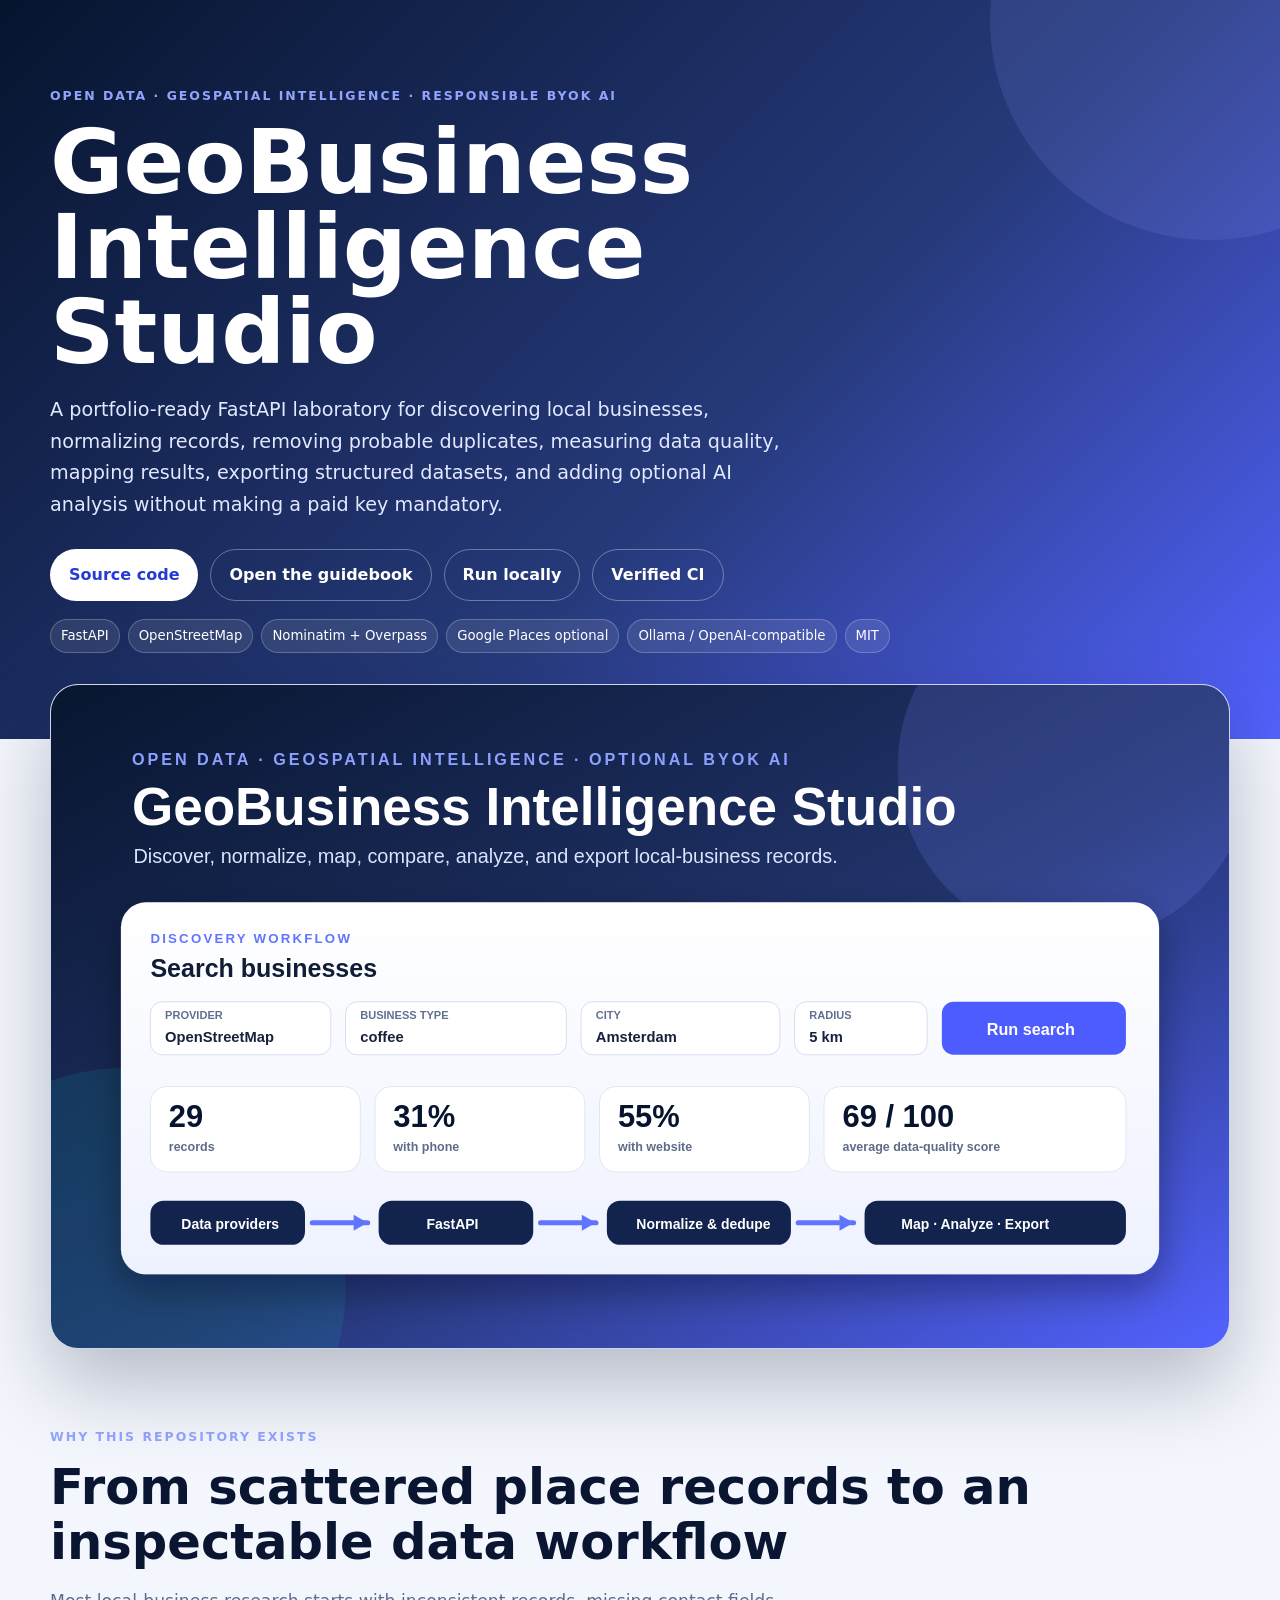
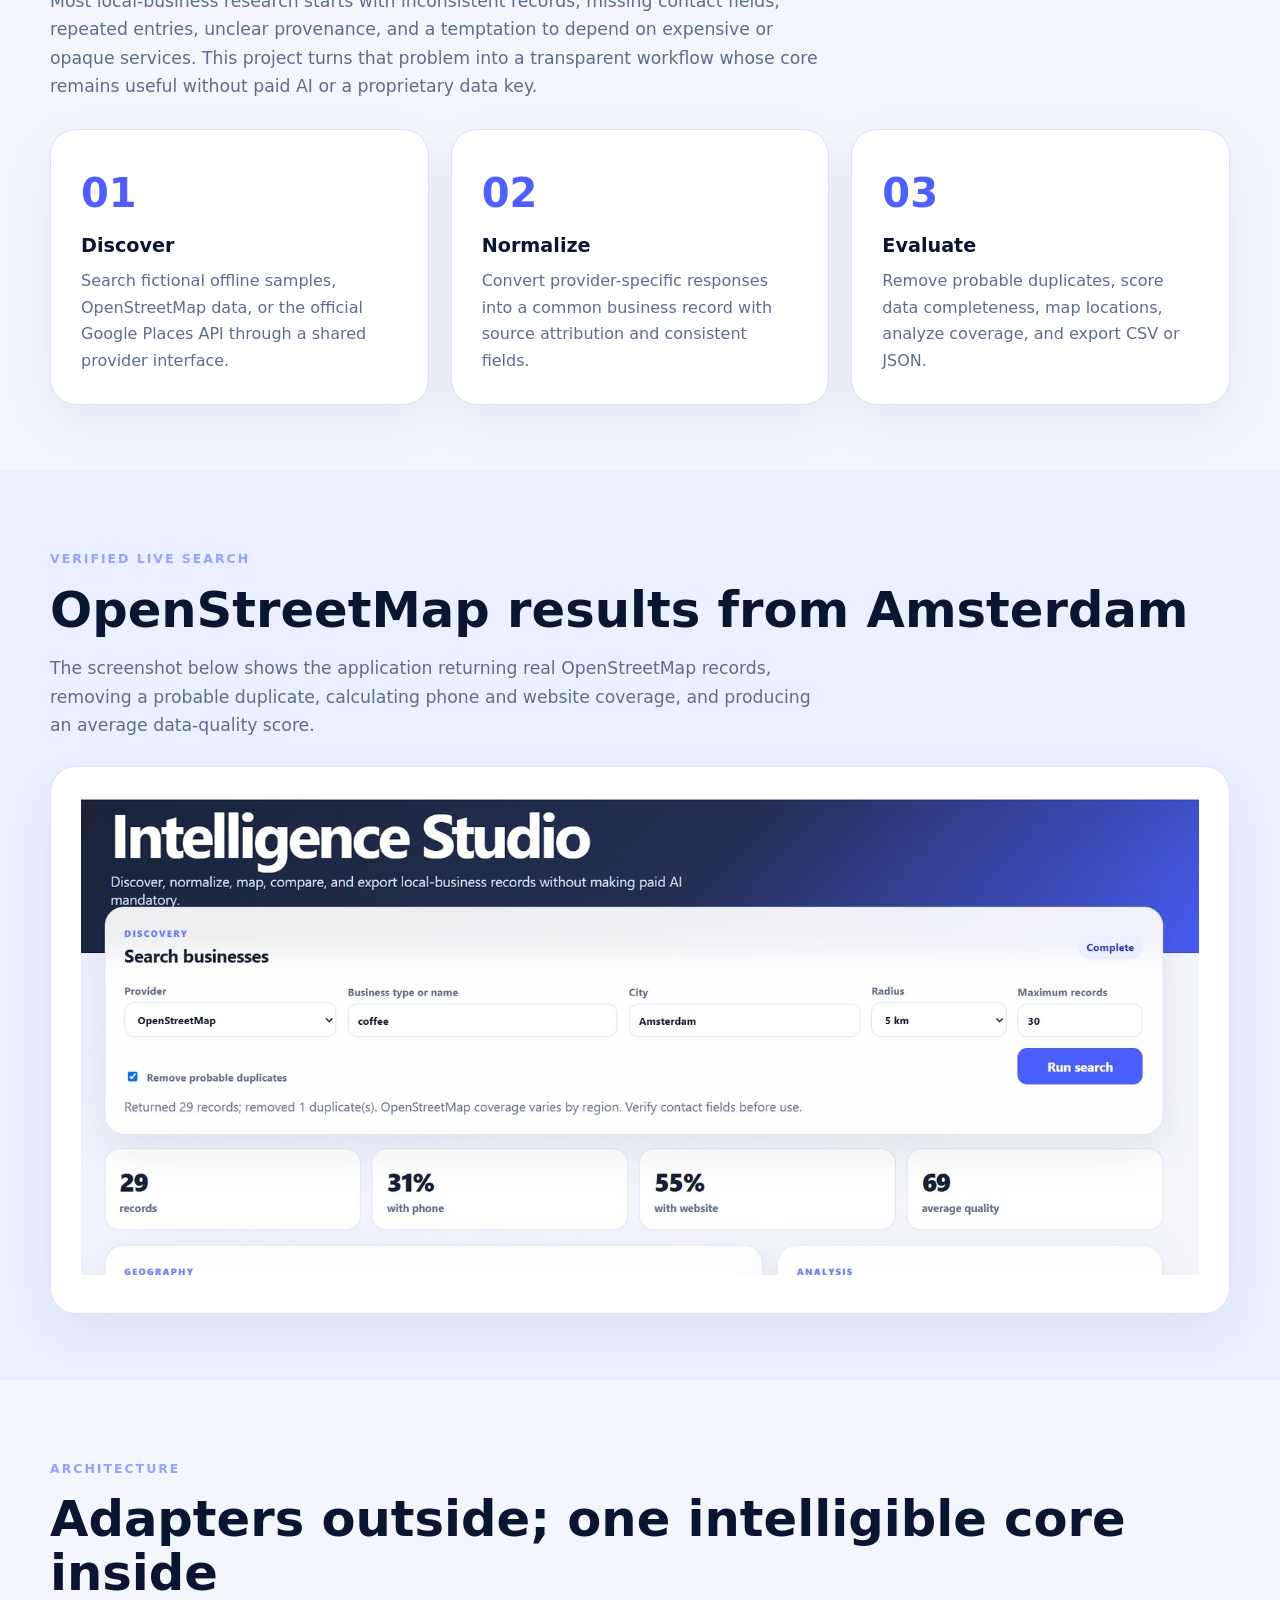
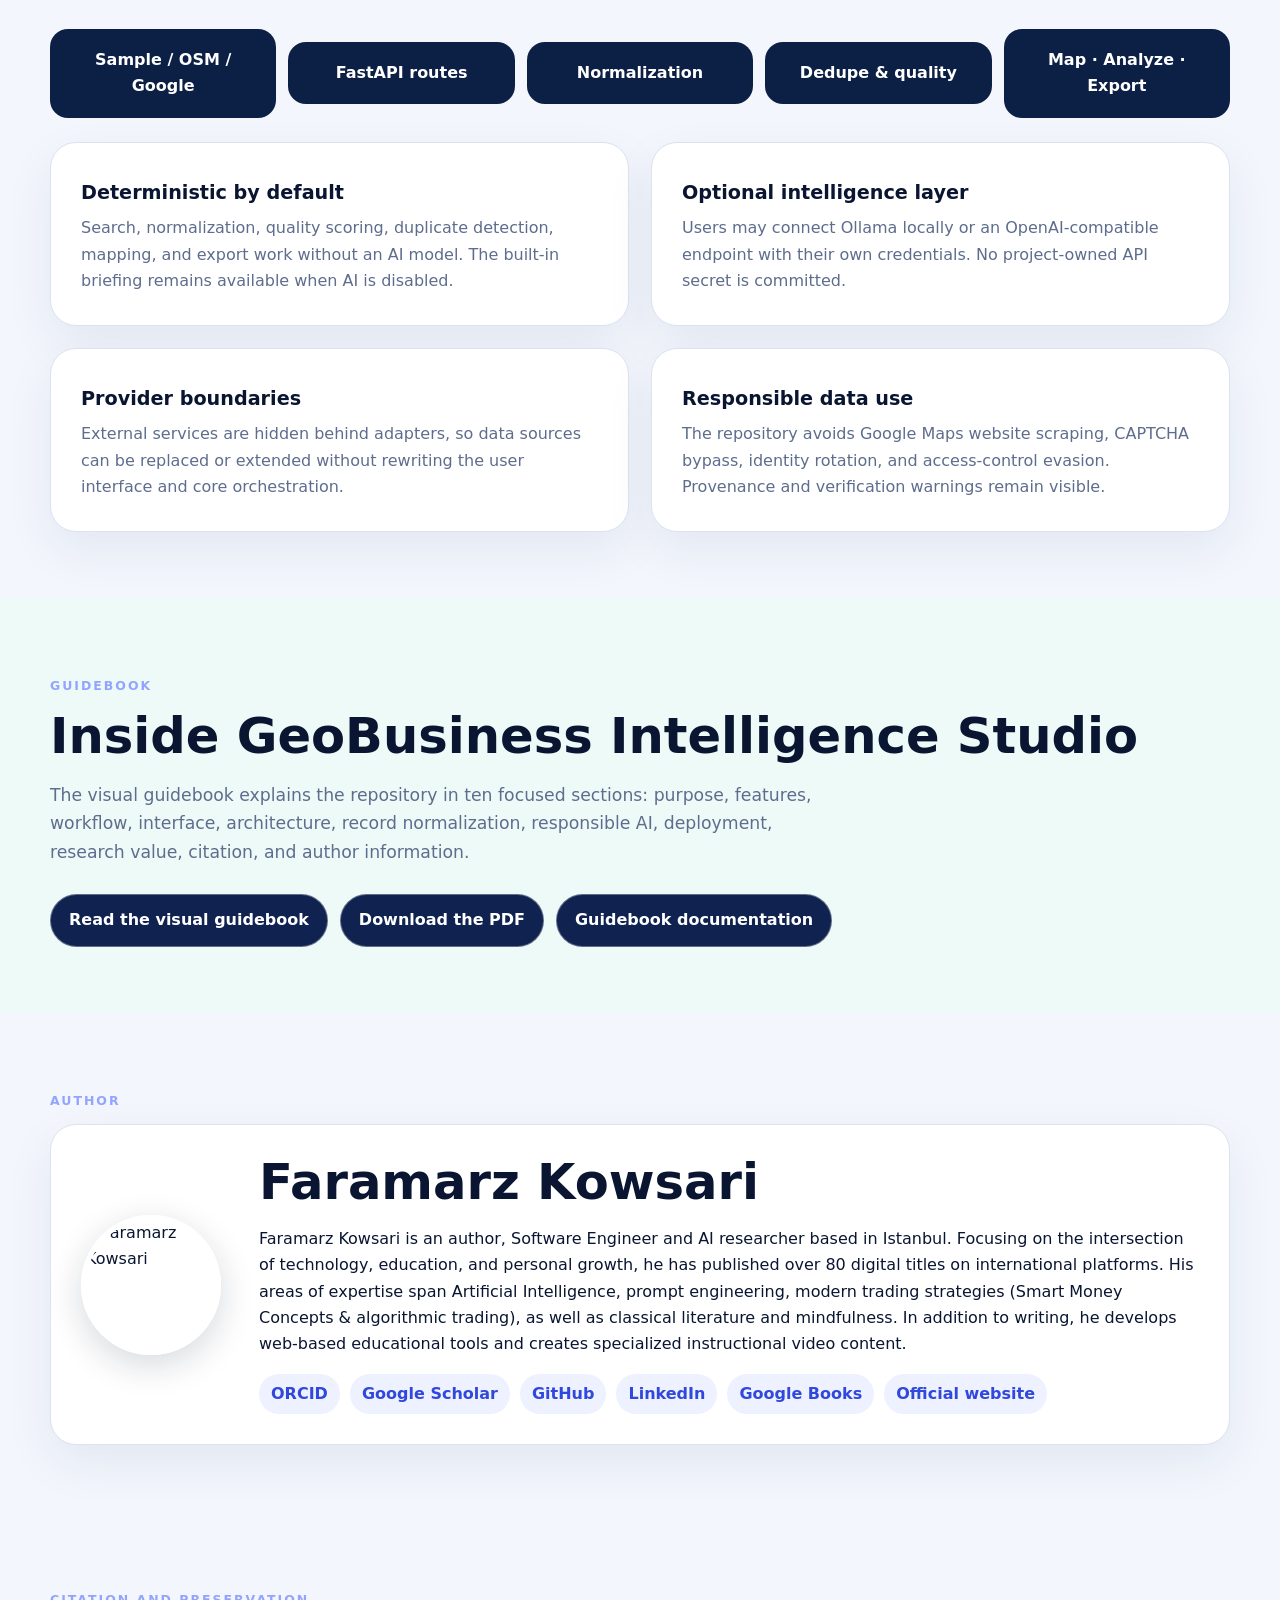
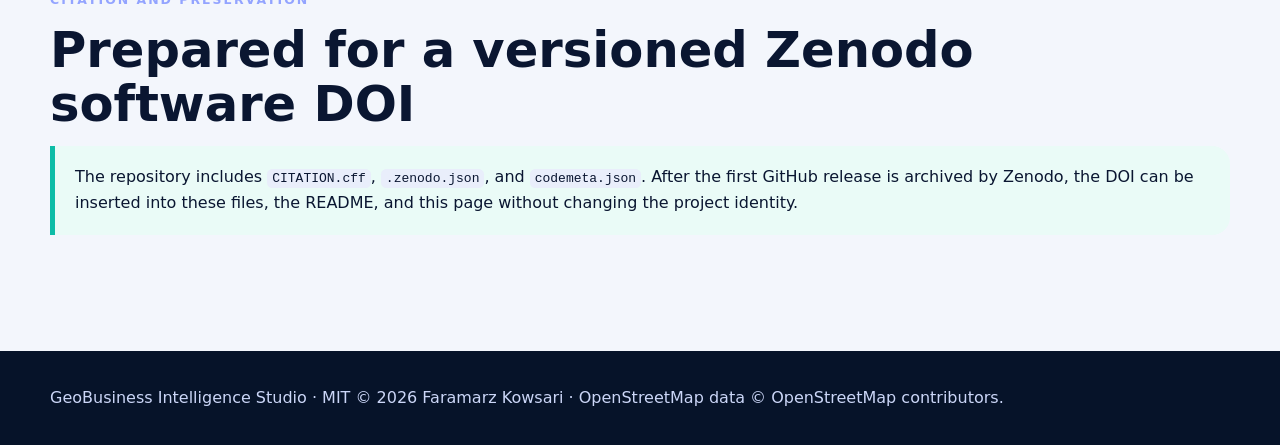
==== docs/index.html @ 639cb9d6 "Add project site, author profile, visual guidebook, Zenodo metadata, and SEO Add a GitHub Pages land" ====
<!doctype html>
<html lang="en">
<head>
<meta charset="utf-8"><meta name="viewport" content="width=device-width,initial-scale=1"><meta name="theme-color" content="#081832">
<meta name="description" content="GeoBusiness Intelligence Studio by Faramarz Kowsari: an open-data FastAPI platform for discovering, normalizing, mapping, deduplicating, analyzing, and exporting local-business records with optional BYOK AI.">
<meta name="author" content="Faramarz Kowsari"><meta name="keywords" content="GeoBusiness Intelligence Studio, geospatial intelligence, local business discovery, OpenStreetMap, Nominatim, Overpass API, FastAPI, business intelligence, data engineering, BYOK AI, Faramarz Kowsari">
<meta name="robots" content="index, follow, max-image-preview:large, max-snippet:-1, max-video-preview:-1"><meta name="citation_title" content="GeoBusiness Intelligence Studio: An Open-Data Platform for Business Discovery, Mapping, Data Quality, and Optional BYOK AI"><meta name="citation_author" content="Faramarz Kowsari"><meta name="citation_publication_date" content="2026-07-24">
<link rel="canonical" href="https://faramarzkowsari.github.io/geo-business-intelligence-studio/"><link rel="alternate" type="text/html" title="Inside GeoBusiness Intelligence Studio Guidebook" href="guidebook/"><link rel="alternate" type="application/pdf" title="Inside GeoBusiness Intelligence Studio PDF Guidebook" href="guidebook/inside-geobusiness-intelligence-studio.pdf"><link rel="alternate" type="text/plain" title="Machine-readable project summary" href="llms.txt"><link rel="icon" href="favicon.svg" type="image/svg+xml"><link rel="manifest" href="site.webmanifest"><link rel="stylesheet" href="assets/site.css">
<meta property="og:title" content="GeoBusiness Intelligence Studio — Open Data &amp; Geospatial Business Intelligence"><meta property="og:description" content="Discover, normalize, deduplicate, map, analyze, and export local-business records through FastAPI, OpenStreetMap, optional Google Places, and optional BYOK AI."><meta property="og:image" content="https://faramarzkowsari.github.io/geo-business-intelligence-studio/assets/geobusiness-hero.svg"><meta property="og:url" content="https://faramarzkowsari.github.io/geo-business-intelligence-studio/"><meta property="og:type" content="website"><meta property="og:site_name" content="GeoBusiness Intelligence Studio">
<meta name="twitter:card" content="summary_large_image"><meta name="twitter:title" content="GeoBusiness Intelligence Studio"><meta name="twitter:description" content="An open-data FastAPI platform for local-business discovery, mapping, data quality, export, and optional BYOK AI."><meta name="twitter:image" content="https://faramarzkowsari.github.io/geo-business-intelligence-studio/assets/geobusiness-hero.svg">
<title>GeoBusiness Intelligence Studio — Faramarz Kowsari</title>
<script type="application/ld+json">
{"@context":"https://schema.org","@type":["SoftwareApplication","SoftwareSourceCode"],"@id":"https://faramarzkowsari.github.io/geo-business-intelligence-studio/#software","name":"GeoBusiness Intelligence Studio","alternateName":"GeoBusiness Intelligence Studio: An Open-Data Platform for Business Discovery, Mapping, Data Quality, and Optional BYOK AI","description":"A privacy-aware FastAPI application for discovering, normalizing, deduplicating, mapping, analyzing, and exporting local-business records through offline samples, OpenStreetMap, the optional official Google Places API, and optional BYOK AI.","applicationCategory":"BusinessApplication","programmingLanguage":["Python","JavaScript","HTML","CSS"],"operatingSystem":"Windows, macOS, Linux, Docker","softwareVersion":"1.0.0","datePublished":"2026-07-24","isAccessibleForFree":true,"license":"https://opensource.org/licenses/MIT","url":"https://faramarzkowsari.github.io/geo-business-intelligence-studio/","codeRepository":"https://github.com/FaramarzKowsari/geo-business-intelligence-studio","image":"https://faramarzkowsari.github.io/geo-business-intelligence-studio/assets/geobusiness-hero.svg","featureList":["Offline fictional sample provider","OpenStreetMap discovery through Nominatim and Overpass","Optional official Google Places Text Search","Normalization, probable duplicate removal, and data-quality scoring","Leaflet map visualization","CSV and JSON export","Deterministic analysis without AI","Optional Ollama or OpenAI-compatible BYOK analysis","FastAPI OpenAPI documentation","Docker and GitHub Actions CI"],"author":{"@type":"Person","@id":"https://faramarzkowsari.github.io/#person","name":"Faramarz Kowsari","url":"https://faramarzkowsari.github.io/","image":"https://avatars.githubusercontent.com/u/105053743?v=4","sameAs":["https://orcid.org/0000-0003-1692-0453","https://github.com/FaramarzKowsari","https://www.linkedin.com/in/faramarzkowsari","https://scholar.google.com/citations?user=G7tP5WMAAAAJ&hl=en","https://play.google.com/store/search?q=Faramarz_Kowsari&c=books"]},"hasPart":{"@id":"https://faramarzkowsari.github.io/geo-business-intelligence-studio/guidebook/#guidebook"}}
</script>
<script type="application/ld+json">
{"@context":"https://schema.org","@type":["Book","DigitalDocument"],"@id":"https://faramarzkowsari.github.io/geo-business-intelligence-studio/guidebook/#guidebook","name":"Inside GeoBusiness Intelligence Studio","headline":"Inside GeoBusiness Intelligence Studio: A Visual Guide to Open Data, Geospatial Discovery, and Local Business Intelligence","description":"A ten-section visual guidebook explaining the purpose, workflow, interface, architecture, data-quality model, responsible-use principles, deployment, research value, citation, and author information for GeoBusiness Intelligence Studio.","inLanguage":"en","isAccessibleForFree":true,"url":"https://faramarzkowsari.github.io/geo-business-intelligence-studio/guidebook/","encoding":{"@type":"MediaObject","encodingFormat":"application/pdf","contentUrl":"https://faramarzkowsari.github.io/geo-business-intelligence-studio/guidebook/inside-geobusiness-intelligence-studio.pdf"},"author":{"@type":"Person","name":"Faramarz Kowsari"}}
</script>
</head>
<body>
<header class="hero"><div class="wrap"><p class="eyebrow">Open data · Geospatial intelligence · Responsible BYOK AI</p><h1>GeoBusiness Intelligence Studio</h1><p class="lead">A portfolio-ready FastAPI laboratory for discovering local businesses, normalizing records, removing probable duplicates, measuring data quality, mapping results, exporting structured datasets, and adding optional AI analysis without making a paid key mandatory.</p><div class="actions"><a class="btn primary" href="https://github.com/FaramarzKowsari/geo-business-intelligence-studio">Source code</a><a class="btn" href="guidebook/">Open the guidebook</a><a class="btn" href="https://github.com/FaramarzKowsari/geo-business-intelligence-studio#quick-start--no-api-key">Run locally</a><a class="btn" href="https://github.com/FaramarzKowsari/geo-business-intelligence-studio/actions">Verified CI</a></div><div class="badges"><span class="badge">FastAPI</span><span class="badge">OpenStreetMap</span><span class="badge">Nominatim + Overpass</span><span class="badge">Google Places optional</span><span class="badge">Ollama / OpenAI-compatible</span><span class="badge">MIT</span></div></div></header>
<main>
<section class="hero-image wrap" aria-label="Project visual overview"><img src="assets/geobusiness-hero.svg" alt="GeoBusiness Intelligence Studio interface and architecture overview" width="1600" height="900"></section>
<section class="section"><div class="wrap"><p class="eyebrow">Why this repository exists</p><h2>From scattered place records to an inspectable data workflow</h2><p class="section-intro">Most local-business research starts with inconsistent records, missing contact fields, repeated entries, unclear provenance, and a temptation to depend on expensive or opaque services. This project turns that problem into a transparent workflow whose core remains useful without paid AI or a proprietary data key.</p><div class="grid three" style="margin-top:28px"><article class="panel card"><div class="num">01</div><h3>Discover</h3><p>Search fictional offline samples, OpenStreetMap data, or the official Google Places API through a shared provider interface.</p></article><article class="panel card"><div class="num">02</div><h3>Normalize</h3><p>Convert provider-specific responses into a common business record with source attribution and consistent fields.</p></article><article class="panel card"><div class="num">03</div><h3>Evaluate</h3><p>Remove probable duplicates, score data completeness, map locations, analyze coverage, and export CSV or JSON.</p></article></div></div></section>
<section class="section" style="background:#eaf0ff"><div class="wrap"><p class="eyebrow">Verified live search</p><h2>OpenStreetMap results from Amsterdam</h2><p class="section-intro">The screenshot below shows the application returning real OpenStreetMap records, removing a probable duplicate, calculating phone and website coverage, and producing an average data-quality score.</p><div class="panel" style="margin-top:26px"><img src="assets/geobusiness-live-search.svg" alt="Live OpenStreetMap coffee-business search in Amsterdam returning 29 normalized records"></div></div></section>
<section class="section"><div class="wrap"><p class="eyebrow">Architecture</p><h2>Adapters outside; one intelligible core inside</h2><div class="flow" style="margin-top:28px"><div>Sample / OSM / Google</div><div>FastAPI routes</div><div>Normalization</div><div>Dedupe &amp; quality</div><div>Map · Analyze · Export</div></div><div class="grid two" style="margin-top:24px"><article class="panel card"><h3>Deterministic by default</h3><p>Search, normalization, quality scoring, duplicate detection, mapping, and export work without an AI model. The built-in briefing remains available when AI is disabled.</p></article><article class="panel card"><h3>Optional intelligence layer</h3><p>Users may connect Ollama locally or an OpenAI-compatible endpoint with their own credentials. No project-owned API secret is committed.</p></article><article class="panel card"><h3>Provider boundaries</h3><p>External services are hidden behind adapters, so data sources can be replaced or extended without rewriting the user interface and core orchestration.</p></article><article class="panel card"><h3>Responsible data use</h3><p>The repository avoids Google Maps website scraping, CAPTCHA bypass, identity rotation, and access-control evasion. Provenance and verification warnings remain visible.</p></article></div></div></section>
<section class="section" style="background:#eefaf8"><div class="wrap"><p class="eyebrow">Guidebook</p><h2>Inside GeoBusiness Intelligence Studio</h2><p class="section-intro">The visual guidebook explains the repository in ten focused sections: purpose, features, workflow, interface, architecture, record normalization, responsible AI, deployment, research value, citation, and author information.</p><div class="actions"><a class="btn dark" href="guidebook/">Read the visual guidebook</a><a class="btn dark" href="guidebook/inside-geobusiness-intelligence-studio.pdf">Download the PDF</a><a class="btn dark" href="GUIDEBOOK.md">Guidebook documentation</a></div></div></section>
<section class="section"><div class="wrap"><p class="eyebrow">Author</p><div class="panel author"><img src="https://avatars.githubusercontent.com/u/105053743?v=4" alt="Faramarz Kowsari"><div><h2 style="margin-bottom:12px">Faramarz Kowsari</h2><p>Faramarz Kowsari is an author, Software Engineer and AI researcher based in Istanbul. Focusing on the intersection of technology, education, and personal growth, he has published over 80 digital titles on international platforms. His areas of expertise span Artificial Intelligence, prompt engineering, modern trading strategies (Smart Money Concepts &amp; algorithmic trading), as well as classical literature and mindfulness. In addition to writing, he develops web-based educational tools and creates specialized instructional video content.</p><div class="links"><a href="https://orcid.org/0000-0003-1692-0453">ORCID</a><a href="https://scholar.google.com/citations?user=G7tP5WMAAAAJ&hl=en">Google Scholar</a><a href="https://github.com/FaramarzKowsari">GitHub</a><a href="https://www.linkedin.com/in/faramarzkowsari">LinkedIn</a><a href="https://play.google.com/store/search?q=Faramarz_Kowsari&c=books">Google Books</a><a href="https://faramarzkowsari.github.io/">Official website</a></div></div></div></div></section>
<section class="section"><div class="wrap"><p class="eyebrow">Citation and preservation</p><h2>Prepared for a versioned Zenodo software DOI</h2><div class="callout">The repository includes <code>CITATION.cff</code>, <code>.zenodo.json</code>, and <code>codemeta.json</code>. After the first GitHub release is archived by Zenodo, the DOI can be inserted into these files, the README, and this page without changing the project identity.</div></div></section>
</main><footer class="footer"><div class="wrap">GeoBusiness Intelligence Studio · MIT © 2026 Faramarz Kowsari · OpenStreetMap data © OpenStreetMap contributors.</div></footer></body></html>
---- docs/assets/site.css ----
:root{--ink:#0a1631;--muted:#5e6d8d;--line:#dbe2f2;--paper:#fff;--blue:#4f5eff;--navy:#081832;--teal:#0dbca7;--bg:#f3f6fc;--max:1180px}
*{box-sizing:border-box}html{scroll-behavior:smooth}body{margin:0;font-family:Inter,ui-sans-serif,system-ui,-apple-system,BlinkMacSystemFont,"Segoe UI",sans-serif;color:var(--ink);background:var(--bg);line-height:1.65}
a{color:#3048dc;text-decoration:none}a:hover{text-decoration:underline}img{max-width:100%;height:auto}.wrap{width:min(var(--max),calc(100% - 36px));margin:auto}
.hero{background:linear-gradient(135deg,#07142e 0%,#263a7b 58%,#5362ff 100%);color:white;padding:74px 0 86px;position:relative;overflow:hidden}.hero:after{content:"";position:absolute;width:440px;height:440px;border-radius:50%;right:-150px;top:-200px;background:#97a0ff22}
.eyebrow{font-weight:800;letter-spacing:.16em;text-transform:uppercase;color:#93a4ff;font-size:.78rem}.hero h1{font-size:clamp(2.7rem,7vw,5.6rem);line-height:.95;margin:.25rem 0 1rem;max-width:920px}.hero .lead{font-size:1.2rem;max-width:760px;color:#e2e8ff}
.actions{display:flex;flex-wrap:wrap;gap:12px;margin-top:28px}.btn{display:inline-flex;align-items:center;justify-content:center;padding:12px 18px;border-radius:999px;font-weight:800;border:1px solid #ffffff55;color:white}.btn.primary{background:white;color:#263bd4}.btn.dark{background:#102250}
.section{padding:66px 0}.section h2{font-size:clamp(2rem,4vw,3.1rem);line-height:1.1;margin:0 0 14px}.section-intro{max-width:780px;color:var(--muted);font-size:1.08rem}
.panel{background:white;border:1px solid var(--line);border-radius:26px;padding:30px;box-shadow:0 18px 50px #132b6112}.grid{display:grid;gap:22px}.grid.three{grid-template-columns:repeat(3,1fr)}.grid.two{grid-template-columns:repeat(2,1fr)}
.card h3{margin:.25rem 0 .45rem;font-size:1.2rem}.card p{color:var(--muted);margin:0}.num{font-size:2.5rem;font-weight:900;color:var(--blue)}
.hero-image{margin-top:-55px;position:relative;z-index:2}.hero-image img{display:block;border-radius:28px;border:1px solid #cdd6ec;box-shadow:0 35px 80px #08152d42;background:white}
.author{display:grid;grid-template-columns:150px 1fr;gap:28px;align-items:center}.author img{width:140px;height:140px;border-radius:50%;object-fit:cover;border:5px solid #fff;box-shadow:0 10px 35px #0b17332a}
.links{display:flex;flex-wrap:wrap;gap:10px;margin-top:16px}.links a{background:#eef1ff;border-radius:999px;padding:7px 12px;font-weight:700}.flow{display:grid;grid-template-columns:repeat(5,1fr);gap:12px;align-items:center}.flow div{background:#0c1f45;color:#fff;padding:18px;border-radius:18px;text-align:center;font-weight:800}
.footer{background:#061329;color:#cbd6f7;padding:34px 0;margin-top:50px}.badges{display:flex;flex-wrap:wrap;gap:8px;margin-top:18px}.badge{background:#ffffff18;border:1px solid #ffffff38;border-radius:999px;padding:5px 10px;font-size:.83rem}
code{background:#e9eefb;padding:.15em .38em;border-radius:.4em}pre{background:#07142e;color:#eaf0ff;border-radius:18px;padding:18px;overflow:auto}.callout{border-left:5px solid var(--teal);background:#eafbf7;padding:18px 20px;border-radius:0 18px 18px 0}
@media(max-width:850px){.grid.three,.grid.two,.flow{grid-template-columns:1fr}.author{grid-template-columns:1fr;text-align:center}.author img{margin:auto}.hero{padding-top:52px}}
@media print{.actions,.print-hide{display:none!important}body{background:white}.section{padding:28px 0}.panel{box-shadow:none}}
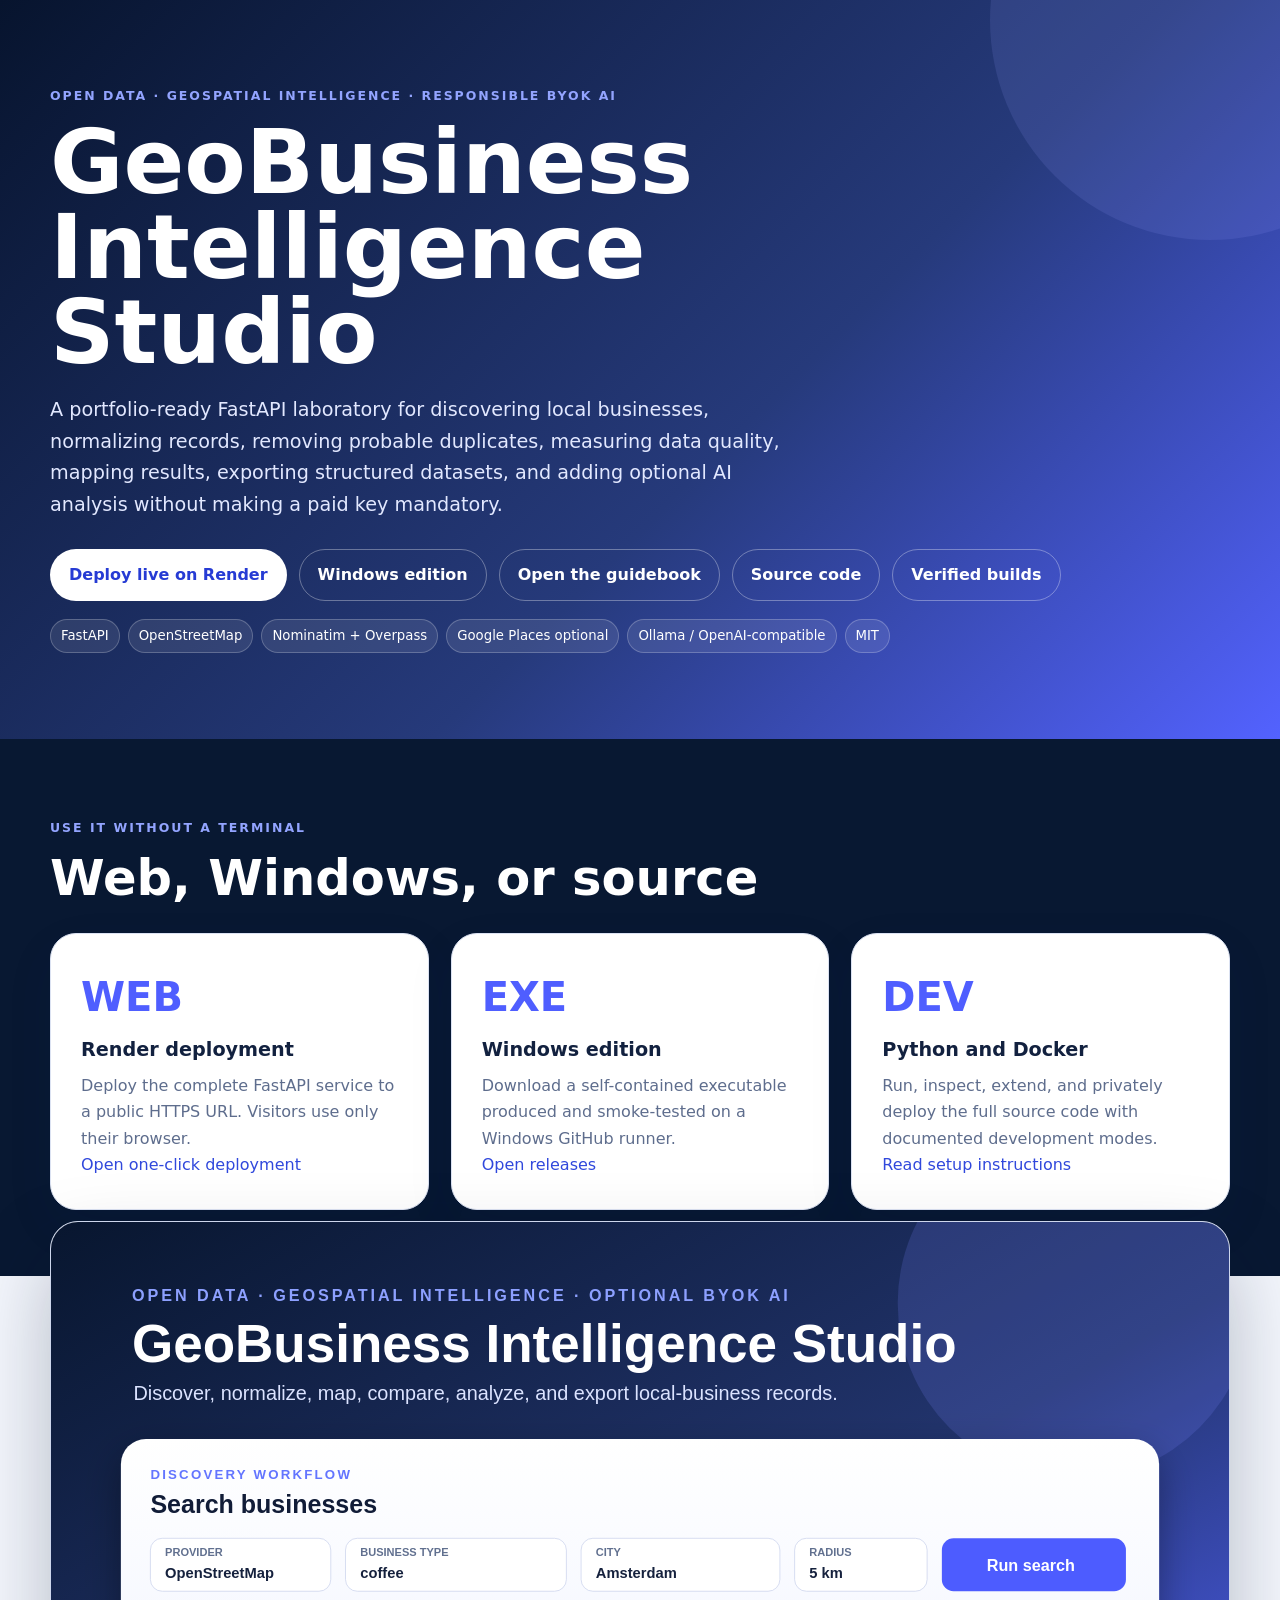
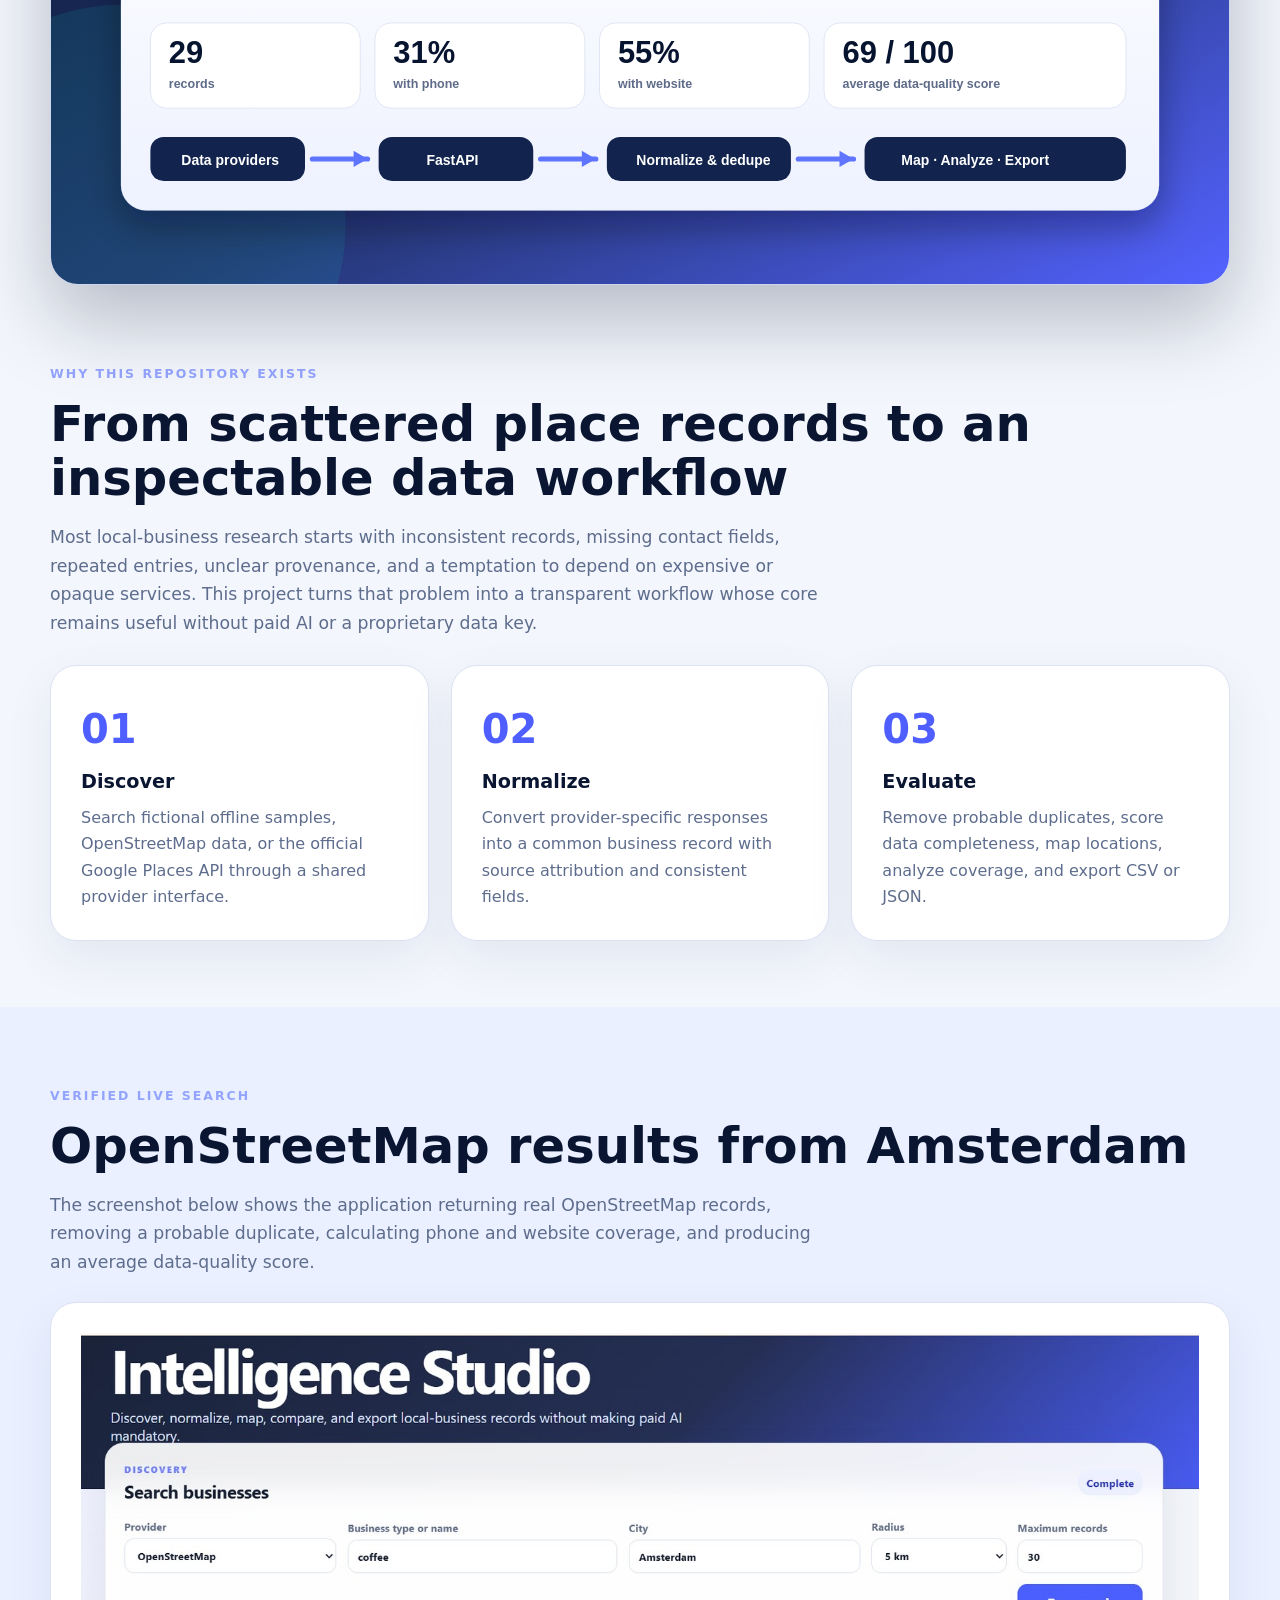
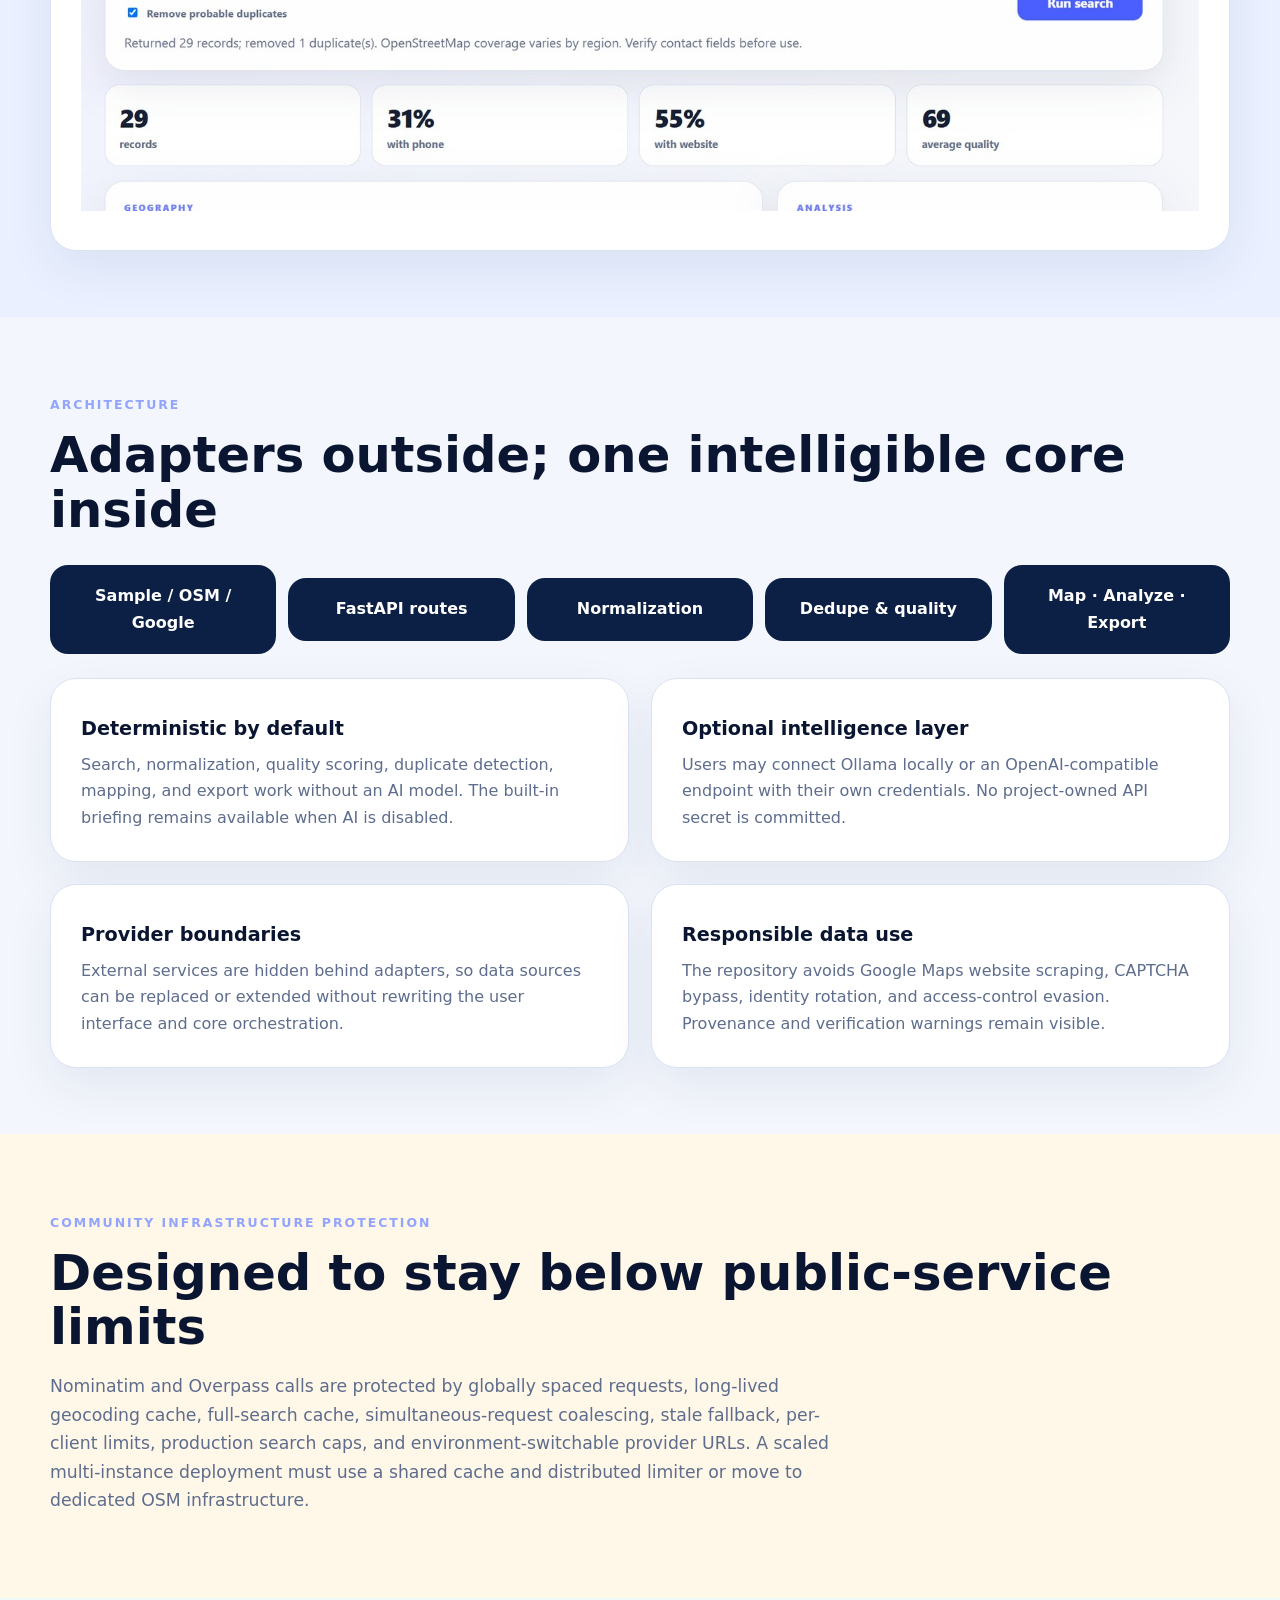
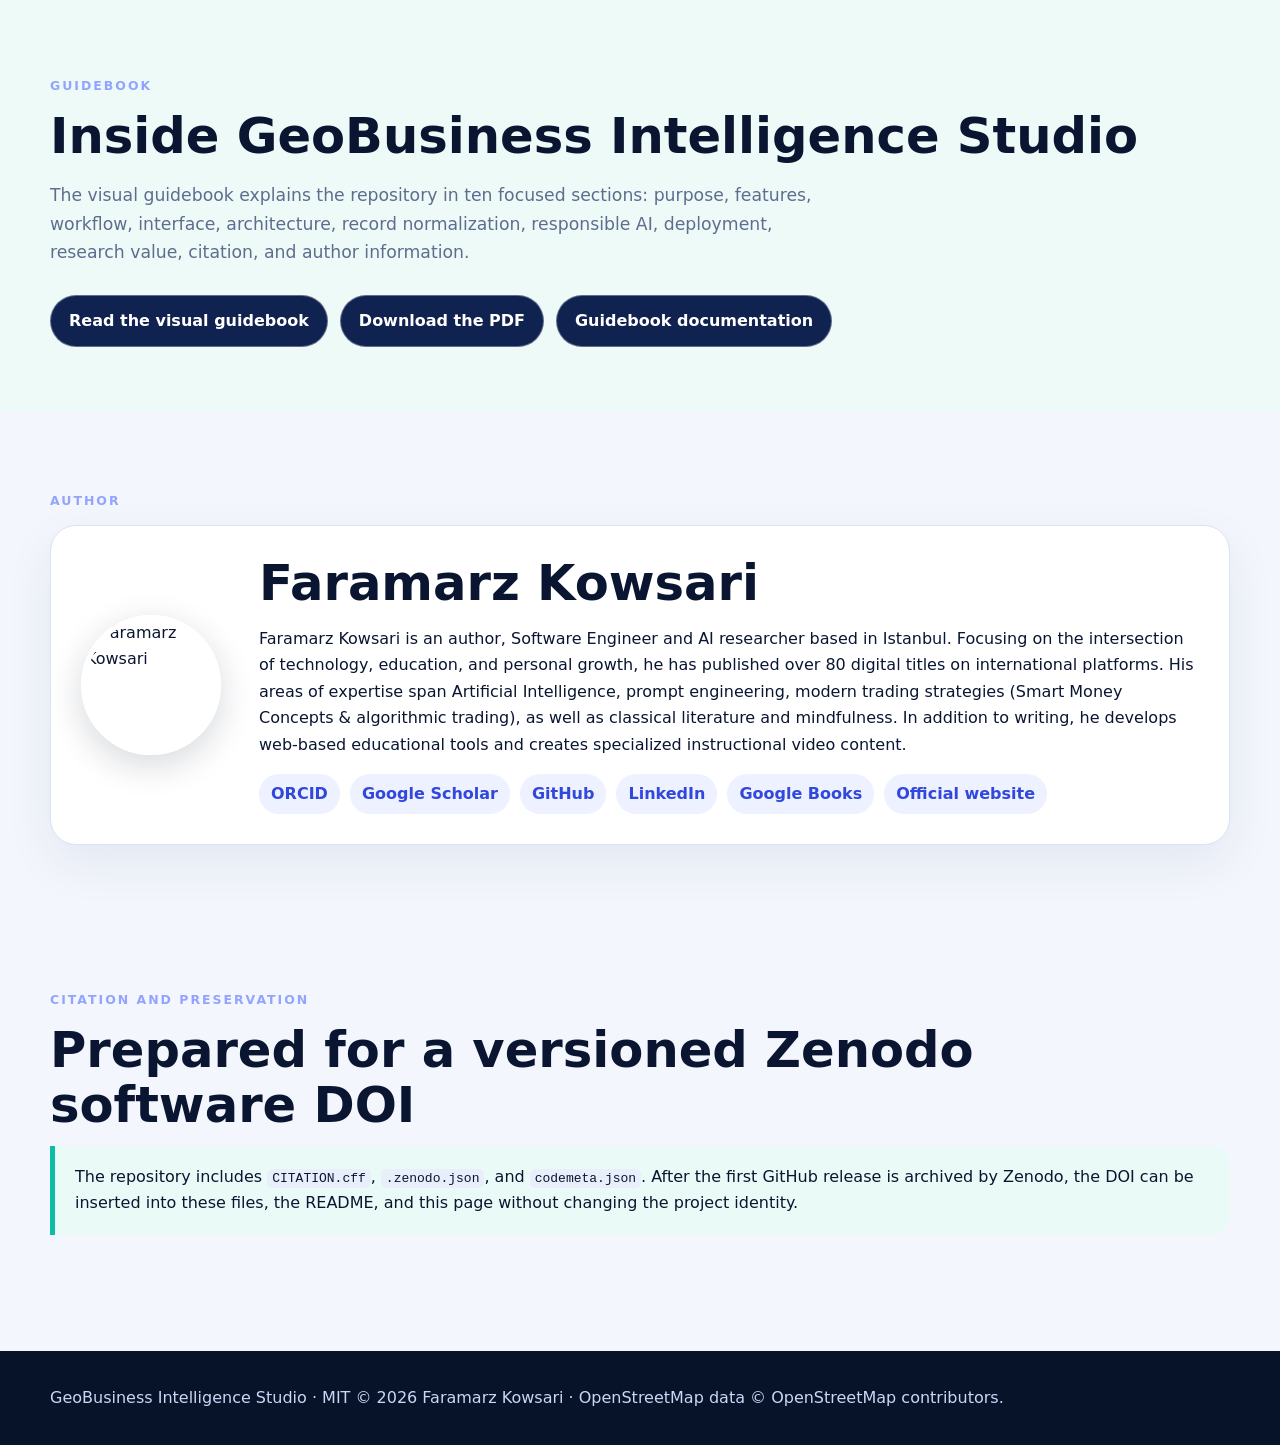
==== commit 67a0b932: "Add Render deployment, Windows edition, and OSM service safeguards Add a Render Blueprint, self-cont" ====
--- a/docs/index.html
+++ b/docs/index.html
@@ -10,19 +10,21 @@
 <meta name="twitter:card" content="summary_large_image"><meta name="twitter:title" content="GeoBusiness Intelligence Studio"><meta name="twitter:description" content="An open-data FastAPI platform for local-business discovery, mapping, data quality, export, and optional BYOK AI."><meta name="twitter:image" content="https://faramarzkowsari.github.io/geo-business-intelligence-studio/assets/geobusiness-hero.svg">
 <title>GeoBusiness Intelligence Studio — Faramarz Kowsari</title>
 <script type="application/ld+json">
-{"@context":"https://schema.org","@type":["SoftwareApplication","SoftwareSourceCode"],"@id":"https://faramarzkowsari.github.io/geo-business-intelligence-studio/#software","name":"GeoBusiness Intelligence Studio","alternateName":"GeoBusiness Intelligence Studio: An Open-Data Platform for Business Discovery, Mapping, Data Quality, and Optional BYOK AI","description":"A privacy-aware FastAPI application for discovering, normalizing, deduplicating, mapping, analyzing, and exporting local-business records through offline samples, OpenStreetMap, the optional official Google Places API, and optional BYOK AI.","applicationCategory":"BusinessApplication","programmingLanguage":["Python","JavaScript","HTML","CSS"],"operatingSystem":"Windows, macOS, Linux, Docker","softwareVersion":"1.0.0","datePublished":"2026-07-24","isAccessibleForFree":true,"license":"https://opensource.org/licenses/MIT","url":"https://faramarzkowsari.github.io/geo-business-intelligence-studio/","codeRepository":"https://github.com/FaramarzKowsari/geo-business-intelligence-studio","image":"https://faramarzkowsari.github.io/geo-business-intelligence-studio/assets/geobusiness-hero.svg","featureList":["Offline fictional sample provider","OpenStreetMap discovery through Nominatim and Overpass","Optional official Google Places Text Search","Normalization, probable duplicate removal, and data-quality scoring","Leaflet map visualization","CSV and JSON export","Deterministic analysis without AI","Optional Ollama or OpenAI-compatible BYOK analysis","FastAPI OpenAPI documentation","Docker and GitHub Actions CI"],"author":{"@type":"Person","@id":"https://faramarzkowsari.github.io/#person","name":"Faramarz Kowsari","url":"https://faramarzkowsari.github.io/","image":"https://avatars.githubusercontent.com/u/105053743?v=4","sameAs":["https://orcid.org/0000-0003-1692-0453","https://github.com/FaramarzKowsari","https://www.linkedin.com/in/faramarzkowsari","https://scholar.google.com/citations?user=G7tP5WMAAAAJ&hl=en","https://play.google.com/store/search?q=Faramarz_Kowsari&c=books"]},"hasPart":{"@id":"https://faramarzkowsari.github.io/geo-business-intelligence-studio/guidebook/#guidebook"}}
+{"@context":"https://schema.org","@type":["SoftwareApplication","SoftwareSourceCode"],"@id":"https://faramarzkowsari.github.io/geo-business-intelligence-studio/#software","name":"GeoBusiness Intelligence Studio","alternateName":"GeoBusiness Intelligence Studio: An Open-Data Platform for Business Discovery, Mapping, Data Quality, and Optional BYOK AI","description":"A privacy-aware FastAPI application for discovering, normalizing, deduplicating, mapping, analyzing, and exporting local-business records through offline samples, OpenStreetMap, the optional official Google Places API, and optional BYOK AI.","applicationCategory":"BusinessApplication","programmingLanguage":["Python","JavaScript","HTML","CSS"],"operatingSystem":"Windows, macOS, Linux, Docker","softwareVersion":"1.2.0","datePublished":"2026-07-24","isAccessibleForFree":true,"license":"https://opensource.org/licenses/MIT","url":"https://faramarzkowsari.github.io/geo-business-intelligence-studio/","codeRepository":"https://github.com/FaramarzKowsari/geo-business-intelligence-studio","image":"https://faramarzkowsari.github.io/geo-business-intelligence-studio/assets/geobusiness-hero.svg","featureList":["Offline fictional sample provider","OpenStreetMap discovery through Nominatim and Overpass","Optional official Google Places Text Search","Normalization, probable duplicate removal, and data-quality scoring","Leaflet map visualization","CSV and JSON export","Deterministic analysis without AI","Optional Ollama or OpenAI-compatible BYOK analysis","FastAPI OpenAPI documentation","Docker and GitHub Actions CI"],"author":{"@type":"Person","@id":"https://faramarzkowsari.github.io/#person","name":"Faramarz Kowsari","url":"https://faramarzkowsari.github.io/","image":"https://avatars.githubusercontent.com/u/105053743?v=4","sameAs":["https://orcid.org/0000-0003-1692-0453","https://github.com/FaramarzKowsari","https://www.linkedin.com/in/faramarzkowsari","https://scholar.google.com/citations?user=G7tP5WMAAAAJ&hl=en","https://play.google.com/store/search?q=Faramarz_Kowsari&c=books"]},"hasPart":{"@id":"https://faramarzkowsari.github.io/geo-business-intelligence-studio/guidebook/#guidebook"}}
 </script>
 <script type="application/ld+json">
 {"@context":"https://schema.org","@type":["Book","DigitalDocument"],"@id":"https://faramarzkowsari.github.io/geo-business-intelligence-studio/guidebook/#guidebook","name":"Inside GeoBusiness Intelligence Studio","headline":"Inside GeoBusiness Intelligence Studio: A Visual Guide to Open Data, Geospatial Discovery, and Local Business Intelligence","description":"A ten-section visual guidebook explaining the purpose, workflow, interface, architecture, data-quality model, responsible-use principles, deployment, research value, citation, and author information for GeoBusiness Intelligence Studio.","inLanguage":"en","isAccessibleForFree":true,"url":"https://faramarzkowsari.github.io/geo-business-intelligence-studio/guidebook/","encoding":{"@type":"MediaObject","encodingFormat":"application/pdf","contentUrl":"https://faramarzkowsari.github.io/geo-business-intelligence-studio/guidebook/inside-geobusiness-intelligence-studio.pdf"},"author":{"@type":"Person","name":"Faramarz Kowsari"}}
 </script>
 </head>
 <body>
-<header class="hero"><div class="wrap"><p class="eyebrow">Open data · Geospatial intelligence · Responsible BYOK AI</p><h1>GeoBusiness Intelligence Studio</h1><p class="lead">A portfolio-ready FastAPI laboratory for discovering local businesses, normalizing records, removing probable duplicates, measuring data quality, mapping results, exporting structured datasets, and adding optional AI analysis without making a paid key mandatory.</p><div class="actions"><a class="btn primary" href="https://github.com/FaramarzKowsari/geo-business-intelligence-studio">Source code</a><a class="btn" href="guidebook/">Open the guidebook</a><a class="btn" href="https://github.com/FaramarzKowsari/geo-business-intelligence-studio#quick-start--no-api-key">Run locally</a><a class="btn" href="https://github.com/FaramarzKowsari/geo-business-intelligence-studio/actions">Verified CI</a></div><div class="badges"><span class="badge">FastAPI</span><span class="badge">OpenStreetMap</span><span class="badge">Nominatim + Overpass</span><span class="badge">Google Places optional</span><span class="badge">Ollama / OpenAI-compatible</span><span class="badge">MIT</span></div></div></header>
+<header class="hero"><div class="wrap"><p class="eyebrow">Open data · Geospatial intelligence · Responsible BYOK AI</p><h1>GeoBusiness Intelligence Studio</h1><p class="lead">A portfolio-ready FastAPI laboratory for discovering local businesses, normalizing records, removing probable duplicates, measuring data quality, mapping results, exporting structured datasets, and adding optional AI analysis without making a paid key mandatory.</p><div class="actions"><a class="btn primary" href="https://render.com/deploy?repo=https://github.com/FaramarzKowsari/geo-business-intelligence-studio">Deploy live on Render</a><a class="btn" href="https://github.com/FaramarzKowsari/geo-business-intelligence-studio/releases">Windows edition</a><a class="btn" href="guidebook/">Open the guidebook</a><a class="btn" href="https://github.com/FaramarzKowsari/geo-business-intelligence-studio">Source code</a><a class="btn" href="https://github.com/FaramarzKowsari/geo-business-intelligence-studio/actions">Verified builds</a></div><div class="badges"><span class="badge">FastAPI</span><span class="badge">OpenStreetMap</span><span class="badge">Nominatim + Overpass</span><span class="badge">Google Places optional</span><span class="badge">Ollama / OpenAI-compatible</span><span class="badge">MIT</span></div></div></header>
 <main>
+<section class="section" style="background:#081832;color:#fff"><div class="wrap"><p class="eyebrow">Use it without a terminal</p><h2>Web, Windows, or source</h2><div class="grid three" style="margin-top:28px"><article class="panel card" style="color:#12213f"><div class="num">WEB</div><h3>Render deployment</h3><p>Deploy the complete FastAPI service to a public HTTPS URL. Visitors use only their browser.</p><p><a href="https://render.com/deploy?repo=https://github.com/FaramarzKowsari/geo-business-intelligence-studio">Open one-click deployment</a></p></article><article class="panel card" style="color:#12213f"><div class="num">EXE</div><h3>Windows edition</h3><p>Download a self-contained executable produced and smoke-tested on a Windows GitHub runner.</p><p><a href="https://github.com/FaramarzKowsari/geo-business-intelligence-studio/releases">Open releases</a></p></article><article class="panel card" style="color:#12213f"><div class="num">DEV</div><h3>Python and Docker</h3><p>Run, inspect, extend, and privately deploy the full source code with documented development modes.</p><p><a href="https://github.com/FaramarzKowsari/geo-business-intelligence-studio#quick-start--no-api-key">Read setup instructions</a></p></article></div></div></section>
 <section class="hero-image wrap" aria-label="Project visual overview"><img src="assets/geobusiness-hero.svg" alt="GeoBusiness Intelligence Studio interface and architecture overview" width="1600" height="900"></section>
 <section class="section"><div class="wrap"><p class="eyebrow">Why this repository exists</p><h2>From scattered place records to an inspectable data workflow</h2><p class="section-intro">Most local-business research starts with inconsistent records, missing contact fields, repeated entries, unclear provenance, and a temptation to depend on expensive or opaque services. This project turns that problem into a transparent workflow whose core remains useful without paid AI or a proprietary data key.</p><div class="grid three" style="margin-top:28px"><article class="panel card"><div class="num">01</div><h3>Discover</h3><p>Search fictional offline samples, OpenStreetMap data, or the official Google Places API through a shared provider interface.</p></article><article class="panel card"><div class="num">02</div><h3>Normalize</h3><p>Convert provider-specific responses into a common business record with source attribution and consistent fields.</p></article><article class="panel card"><div class="num">03</div><h3>Evaluate</h3><p>Remove probable duplicates, score data completeness, map locations, analyze coverage, and export CSV or JSON.</p></article></div></div></section>
 <section class="section" style="background:#eaf0ff"><div class="wrap"><p class="eyebrow">Verified live search</p><h2>OpenStreetMap results from Amsterdam</h2><p class="section-intro">The screenshot below shows the application returning real OpenStreetMap records, removing a probable duplicate, calculating phone and website coverage, and producing an average data-quality score.</p><div class="panel" style="margin-top:26px"><img src="assets/geobusiness-live-search.svg" alt="Live OpenStreetMap coffee-business search in Amsterdam returning 29 normalized records"></div></div></section>
 <section class="section"><div class="wrap"><p class="eyebrow">Architecture</p><h2>Adapters outside; one intelligible core inside</h2><div class="flow" style="margin-top:28px"><div>Sample / OSM / Google</div><div>FastAPI routes</div><div>Normalization</div><div>Dedupe &amp; quality</div><div>Map · Analyze · Export</div></div><div class="grid two" style="margin-top:24px"><article class="panel card"><h3>Deterministic by default</h3><p>Search, normalization, quality scoring, duplicate detection, mapping, and export work without an AI model. The built-in briefing remains available when AI is disabled.</p></article><article class="panel card"><h3>Optional intelligence layer</h3><p>Users may connect Ollama locally or an OpenAI-compatible endpoint with their own credentials. No project-owned API secret is committed.</p></article><article class="panel card"><h3>Provider boundaries</h3><p>External services are hidden behind adapters, so data sources can be replaced or extended without rewriting the user interface and core orchestration.</p></article><article class="panel card"><h3>Responsible data use</h3><p>The repository avoids Google Maps website scraping, CAPTCHA bypass, identity rotation, and access-control evasion. Provenance and verification warnings remain visible.</p></article></div></div></section>
+<section class="section" style="background:#fff7e8"><div class="wrap"><p class="eyebrow">Community infrastructure protection</p><h2>Designed to stay below public-service limits</h2><p class="section-intro">Nominatim and Overpass calls are protected by globally spaced requests, long-lived geocoding cache, full-search cache, simultaneous-request coalescing, stale fallback, per-client limits, production search caps, and environment-switchable provider URLs. A scaled multi-instance deployment must use a shared cache and distributed limiter or move to dedicated OSM infrastructure.</p></div></section>
 <section class="section" style="background:#eefaf8"><div class="wrap"><p class="eyebrow">Guidebook</p><h2>Inside GeoBusiness Intelligence Studio</h2><p class="section-intro">The visual guidebook explains the repository in ten focused sections: purpose, features, workflow, interface, architecture, record normalization, responsible AI, deployment, research value, citation, and author information.</p><div class="actions"><a class="btn dark" href="guidebook/">Read the visual guidebook</a><a class="btn dark" href="guidebook/inside-geobusiness-intelligence-studio.pdf">Download the PDF</a><a class="btn dark" href="GUIDEBOOK.md">Guidebook documentation</a></div></div></section>
 <section class="section"><div class="wrap"><p class="eyebrow">Author</p><div class="panel author"><img src="https://avatars.githubusercontent.com/u/105053743?v=4" alt="Faramarz Kowsari"><div><h2 style="margin-bottom:12px">Faramarz Kowsari</h2><p>Faramarz Kowsari is an author, Software Engineer and AI researcher based in Istanbul. Focusing on the intersection of technology, education, and personal growth, he has published over 80 digital titles on international platforms. His areas of expertise span Artificial Intelligence, prompt engineering, modern trading strategies (Smart Money Concepts &amp; algorithmic trading), as well as classical literature and mindfulness. In addition to writing, he develops web-based educational tools and creates specialized instructional video content.</p><div class="links"><a href="https://orcid.org/0000-0003-1692-0453">ORCID</a><a href="https://scholar.google.com/citations?user=G7tP5WMAAAAJ&hl=en">Google Scholar</a><a href="https://github.com/FaramarzKowsari">GitHub</a><a href="https://www.linkedin.com/in/faramarzkowsari">LinkedIn</a><a href="https://play.google.com/store/search?q=Faramarz_Kowsari&c=books">Google Books</a><a href="https://faramarzkowsari.github.io/">Official website</a></div></div></div></div></section>
 <section class="section"><div class="wrap"><p class="eyebrow">Citation and preservation</p><h2>Prepared for a versioned Zenodo software DOI</h2><div class="callout">The repository includes <code>CITATION.cff</code>, <code>.zenodo.json</code>, and <code>codemeta.json</code>. After the first GitHub release is archived by Zenodo, the DOI can be inserted into these files, the README, and this page without changing the project identity.</div></div></section>
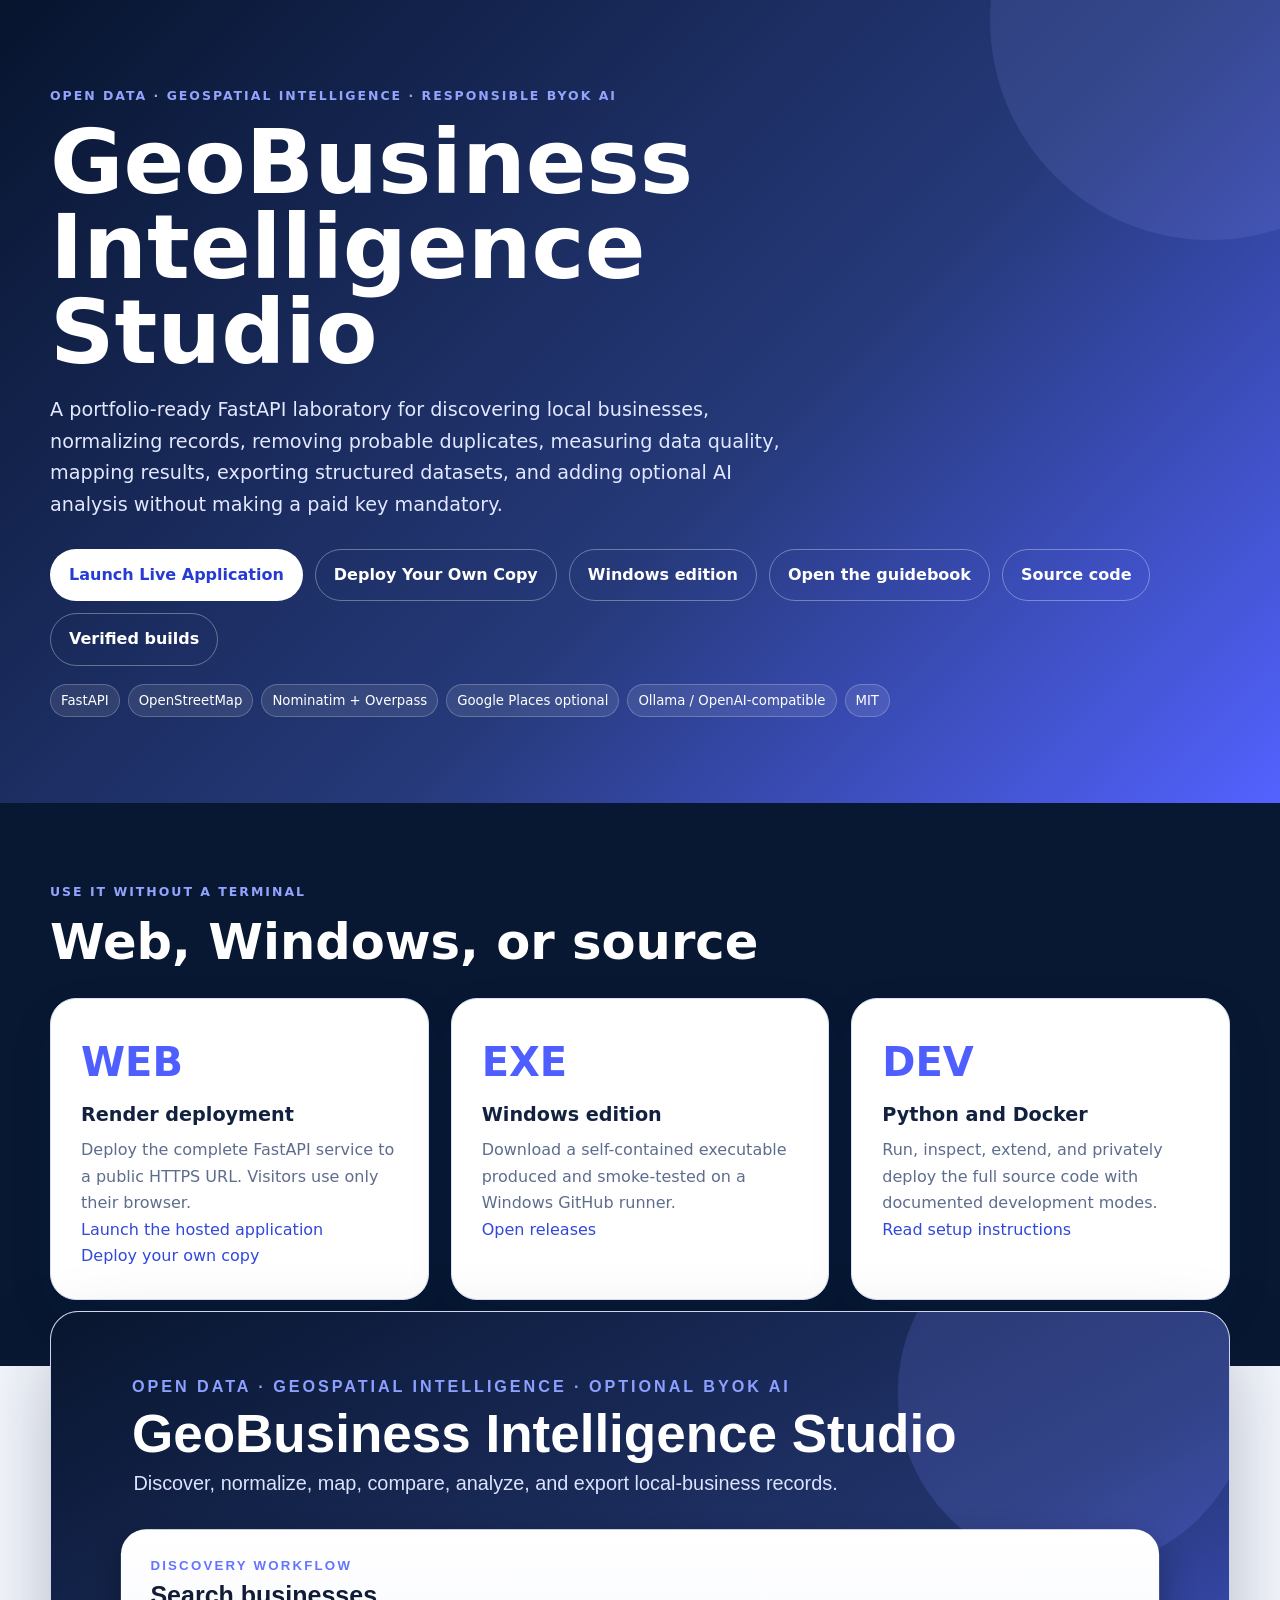
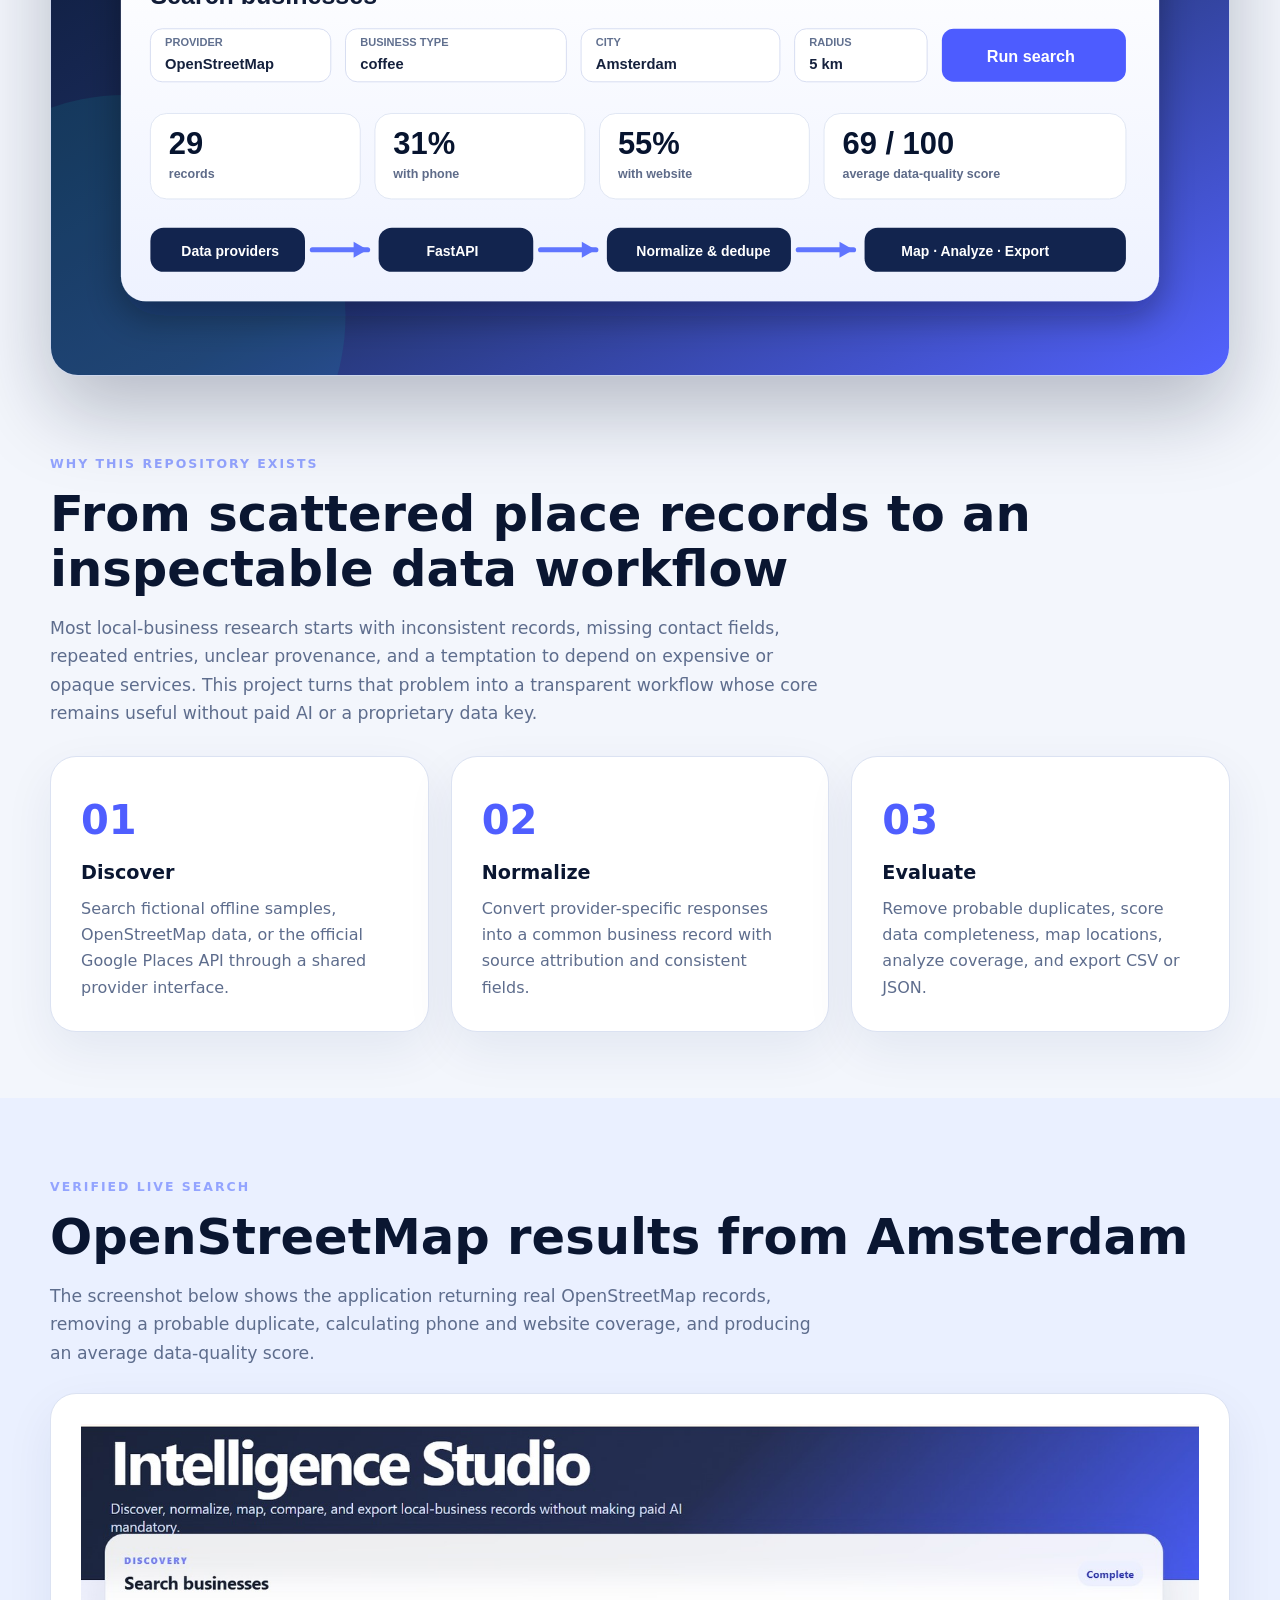
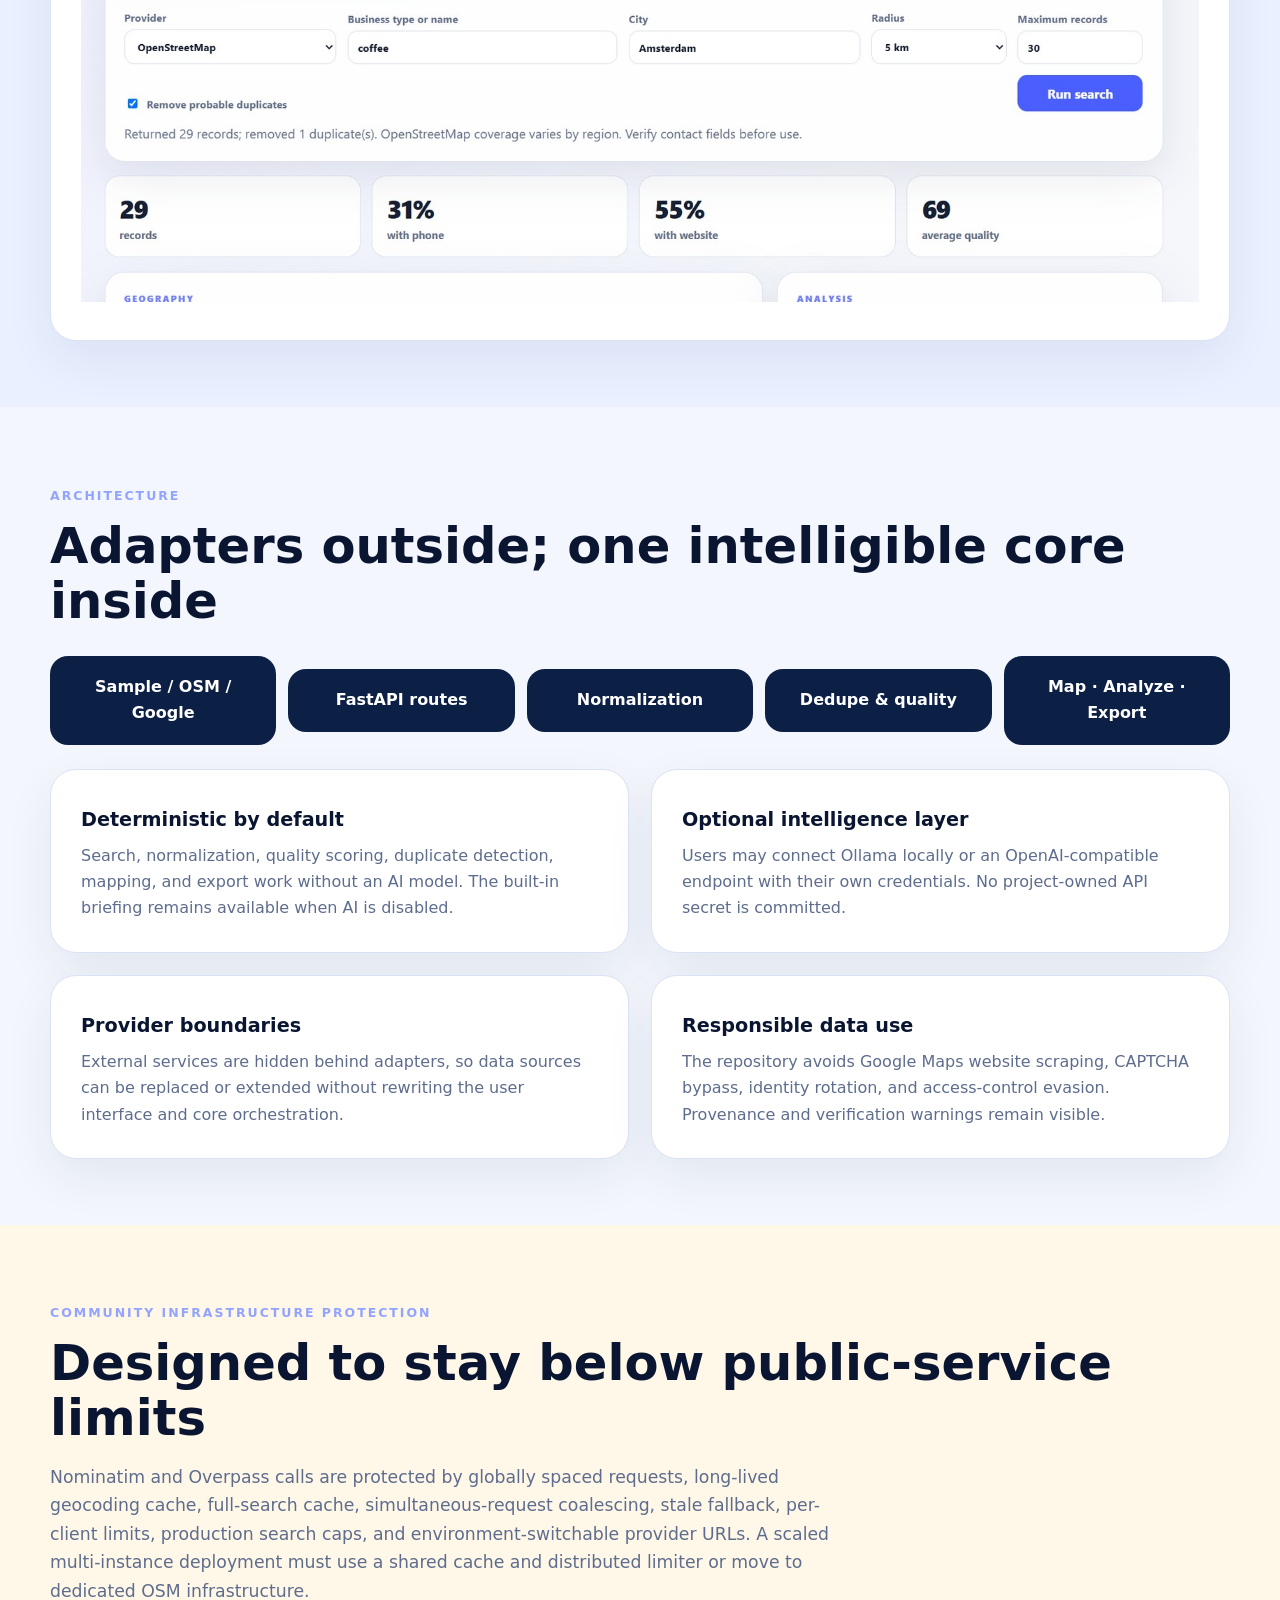
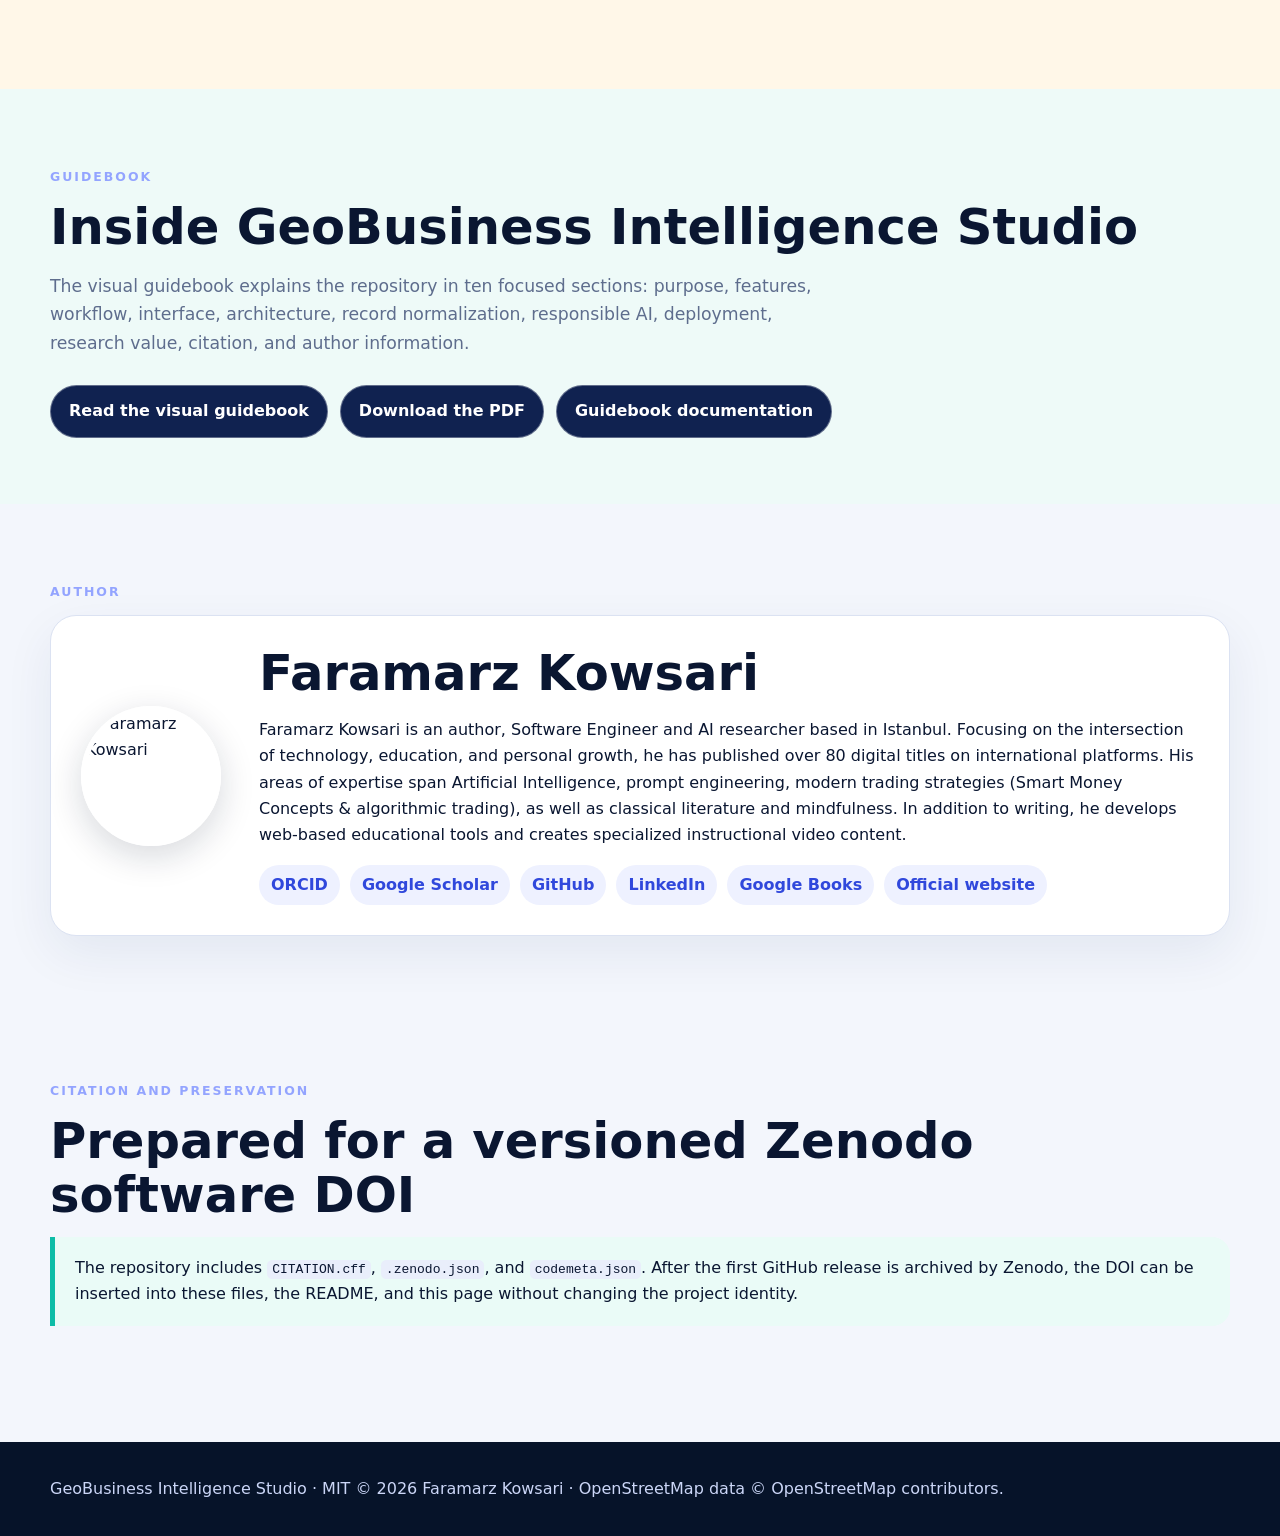
==== commit 5ca3d8f2: "Update index.html" ====
--- a/docs/index.html
+++ b/docs/index.html
@@ -17,9 +17,12 @@
 </script>
 </head>
 <body>
-<header class="hero"><div class="wrap"><p class="eyebrow">Open data · Geospatial intelligence · Responsible BYOK AI</p><h1>GeoBusiness Intelligence Studio</h1><p class="lead">A portfolio-ready FastAPI laboratory for discovering local businesses, normalizing records, removing probable duplicates, measuring data quality, mapping results, exporting structured datasets, and adding optional AI analysis without making a paid key mandatory.</p><div class="actions"><a class="btn primary" href="https://render.com/deploy?repo=https://github.com/FaramarzKowsari/geo-business-intelligence-studio">Deploy live on Render</a><a class="btn" href="https://github.com/FaramarzKowsari/geo-business-intelligence-studio/releases">Windows edition</a><a class="btn" href="guidebook/">Open the guidebook</a><a class="btn" href="https://github.com/FaramarzKowsari/geo-business-intelligence-studio">Source code</a><a class="btn" href="https://github.com/FaramarzKowsari/geo-business-intelligence-studio/actions">Verified builds</a></div><div class="badges"><span class="badge">FastAPI</span><span class="badge">OpenStreetMap</span><span class="badge">Nominatim + Overpass</span><span class="badge">Google Places optional</span><span class="badge">Ollama / OpenAI-compatible</span><span class="badge">MIT</span></div></div></header>
+<header class="hero"><div class="wrap"><p class="eyebrow">Open data · Geospatial intelligence · Responsible BYOK AI</p><h1>GeoBusiness Intelligence Studio</h1><p class="lead">A portfolio-ready FastAPI laboratory for discovering local businesses, normalizing records, removing probable duplicates, measuring data quality, mapping results, exporting structured datasets, and adding optional AI analysis without making a paid key mandatory.</p><div class="actions"><a class="btn primary" href="https://geo-business-intelligence-studio.onrender.com">Launch Live Application</a>
+<a class="btn" href="https://render.com/deploy?repo=https://github.com/FaramarzKowsari/geo-business-intelligence-studio">Deploy Your Own Copy</a><a class="btn" href="https://github.com/FaramarzKowsari/geo-business-intelligence-studio/releases">Windows edition</a><a class="btn" href="guidebook/">Open the guidebook</a><a class="btn" href="https://github.com/FaramarzKowsari/geo-business-intelligence-studio">Source code</a><a class="btn" href="https://github.com/FaramarzKowsari/geo-business-intelligence-studio/actions">Verified builds</a></div><div class="badges"><span class="badge">FastAPI</span><span class="badge">OpenStreetMap</span><span class="badge">Nominatim + Overpass</span><span class="badge">Google Places optional</span><span class="badge">Ollama / OpenAI-compatible</span><span class="badge">MIT</span></div></div></header>
 <main>
-<section class="section" style="background:#081832;color:#fff"><div class="wrap"><p class="eyebrow">Use it without a terminal</p><h2>Web, Windows, or source</h2><div class="grid three" style="margin-top:28px"><article class="panel card" style="color:#12213f"><div class="num">WEB</div><h3>Render deployment</h3><p>Deploy the complete FastAPI service to a public HTTPS URL. Visitors use only their browser.</p><p><a href="https://render.com/deploy?repo=https://github.com/FaramarzKowsari/geo-business-intelligence-studio">Open one-click deployment</a></p></article><article class="panel card" style="color:#12213f"><div class="num">EXE</div><h3>Windows edition</h3><p>Download a self-contained executable produced and smoke-tested on a Windows GitHub runner.</p><p><a href="https://github.com/FaramarzKowsari/geo-business-intelligence-studio/releases">Open releases</a></p></article><article class="panel card" style="color:#12213f"><div class="num">DEV</div><h3>Python and Docker</h3><p>Run, inspect, extend, and privately deploy the full source code with documented development modes.</p><p><a href="https://github.com/FaramarzKowsari/geo-business-intelligence-studio#quick-start--no-api-key">Read setup instructions</a></p></article></div></div></section>
+<section class="section" style="background:#081832;color:#fff"><div class="wrap"><p class="eyebrow">Use it without a terminal</p><h2>Web, Windows, or source</h2><div class="grid three" style="margin-top:28px"><article class="panel card" style="color:#12213f"><div class="num">WEB</div><h3>Render deployment</h3><p>Deploy the complete FastAPI service to a public HTTPS URL. Visitors use only their browser.</p><p><a href="https://geo-business-intelligence-studio.onrender.com">Launch the hosted application</a>
+<br>
+<a href="https://render.com/deploy?repo=https://github.com/FaramarzKowsari/geo-business-intelligence-studio">Deploy your own copy</a></p></article><article class="panel card" style="color:#12213f"><div class="num">EXE</div><h3>Windows edition</h3><p>Download a self-contained executable produced and smoke-tested on a Windows GitHub runner.</p><p><a href="https://github.com/FaramarzKowsari/geo-business-intelligence-studio/releases">Open releases</a></p></article><article class="panel card" style="color:#12213f"><div class="num">DEV</div><h3>Python and Docker</h3><p>Run, inspect, extend, and privately deploy the full source code with documented development modes.</p><p><a href="https://github.com/FaramarzKowsari/geo-business-intelligence-studio#quick-start--no-api-key">Read setup instructions</a></p></article></div></div></section>
 <section class="hero-image wrap" aria-label="Project visual overview"><img src="assets/geobusiness-hero.svg" alt="GeoBusiness Intelligence Studio interface and architecture overview" width="1600" height="900"></section>
 <section class="section"><div class="wrap"><p class="eyebrow">Why this repository exists</p><h2>From scattered place records to an inspectable data workflow</h2><p class="section-intro">Most local-business research starts with inconsistent records, missing contact fields, repeated entries, unclear provenance, and a temptation to depend on expensive or opaque services. This project turns that problem into a transparent workflow whose core remains useful without paid AI or a proprietary data key.</p><div class="grid three" style="margin-top:28px"><article class="panel card"><div class="num">01</div><h3>Discover</h3><p>Search fictional offline samples, OpenStreetMap data, or the official Google Places API through a shared provider interface.</p></article><article class="panel card"><div class="num">02</div><h3>Normalize</h3><p>Convert provider-specific responses into a common business record with source attribution and consistent fields.</p></article><article class="panel card"><div class="num">03</div><h3>Evaluate</h3><p>Remove probable duplicates, score data completeness, map locations, analyze coverage, and export CSV or JSON.</p></article></div></div></section>
 <section class="section" style="background:#eaf0ff"><div class="wrap"><p class="eyebrow">Verified live search</p><h2>OpenStreetMap results from Amsterdam</h2><p class="section-intro">The screenshot below shows the application returning real OpenStreetMap records, removing a probable duplicate, calculating phone and website coverage, and producing an average data-quality score.</p><div class="panel" style="margin-top:26px"><img src="assets/geobusiness-live-search.svg" alt="Live OpenStreetMap coffee-business search in Amsterdam returning 29 normalized records"></div></div></section>
@@ -28,4 +31,4 @@
 <section class="section" style="background:#eefaf8"><div class="wrap"><p class="eyebrow">Guidebook</p><h2>Inside GeoBusiness Intelligence Studio</h2><p class="section-intro">The visual guidebook explains the repository in ten focused sections: purpose, features, workflow, interface, architecture, record normalization, responsible AI, deployment, research value, citation, and author information.</p><div class="actions"><a class="btn dark" href="guidebook/">Read the visual guidebook</a><a class="btn dark" href="guidebook/inside-geobusiness-intelligence-studio.pdf">Download the PDF</a><a class="btn dark" href="GUIDEBOOK.md">Guidebook documentation</a></div></div></section>
 <section class="section"><div class="wrap"><p class="eyebrow">Author</p><div class="panel author"><img src="https://avatars.githubusercontent.com/u/105053743?v=4" alt="Faramarz Kowsari"><div><h2 style="margin-bottom:12px">Faramarz Kowsari</h2><p>Faramarz Kowsari is an author, Software Engineer and AI researcher based in Istanbul. Focusing on the intersection of technology, education, and personal growth, he has published over 80 digital titles on international platforms. His areas of expertise span Artificial Intelligence, prompt engineering, modern trading strategies (Smart Money Concepts &amp; algorithmic trading), as well as classical literature and mindfulness. In addition to writing, he develops web-based educational tools and creates specialized instructional video content.</p><div class="links"><a href="https://orcid.org/0000-0003-1692-0453">ORCID</a><a href="https://scholar.google.com/citations?user=G7tP5WMAAAAJ&hl=en">Google Scholar</a><a href="https://github.com/FaramarzKowsari">GitHub</a><a href="https://www.linkedin.com/in/faramarzkowsari">LinkedIn</a><a href="https://play.google.com/store/search?q=Faramarz_Kowsari&c=books">Google Books</a><a href="https://faramarzkowsari.github.io/">Official website</a></div></div></div></div></section>
 <section class="section"><div class="wrap"><p class="eyebrow">Citation and preservation</p><h2>Prepared for a versioned Zenodo software DOI</h2><div class="callout">The repository includes <code>CITATION.cff</code>, <code>.zenodo.json</code>, and <code>codemeta.json</code>. After the first GitHub release is archived by Zenodo, the DOI can be inserted into these files, the README, and this page without changing the project identity.</div></div></section>
-</main><footer class="footer"><div class="wrap">GeoBusiness Intelligence Studio · MIT © 2026 Faramarz Kowsari · OpenStreetMap data © OpenStreetMap contributors.</div></footer></body></html>+</main><footer class="footer"><div class="wrap">GeoBusiness Intelligence Studio · MIT © 2026 Faramarz Kowsari · OpenStreetMap data © OpenStreetMap contributors.</div></footer></body></html>
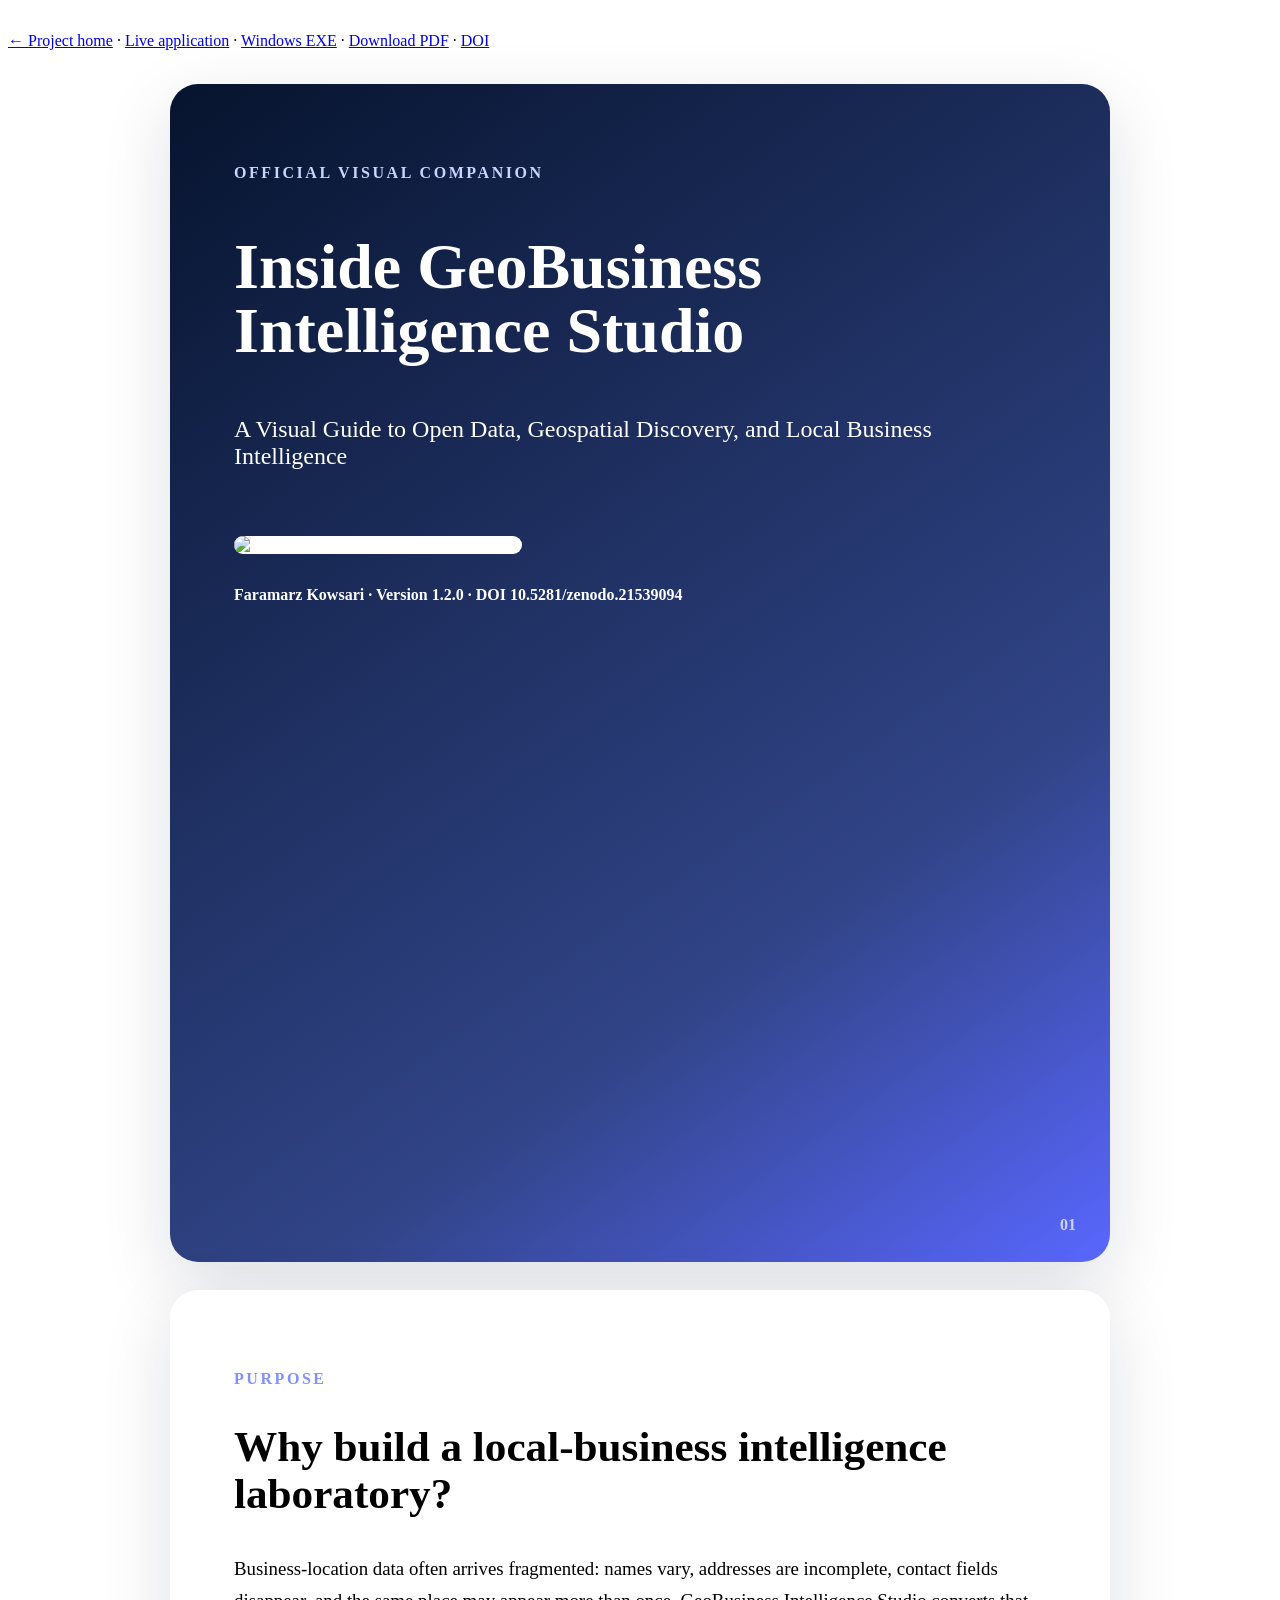
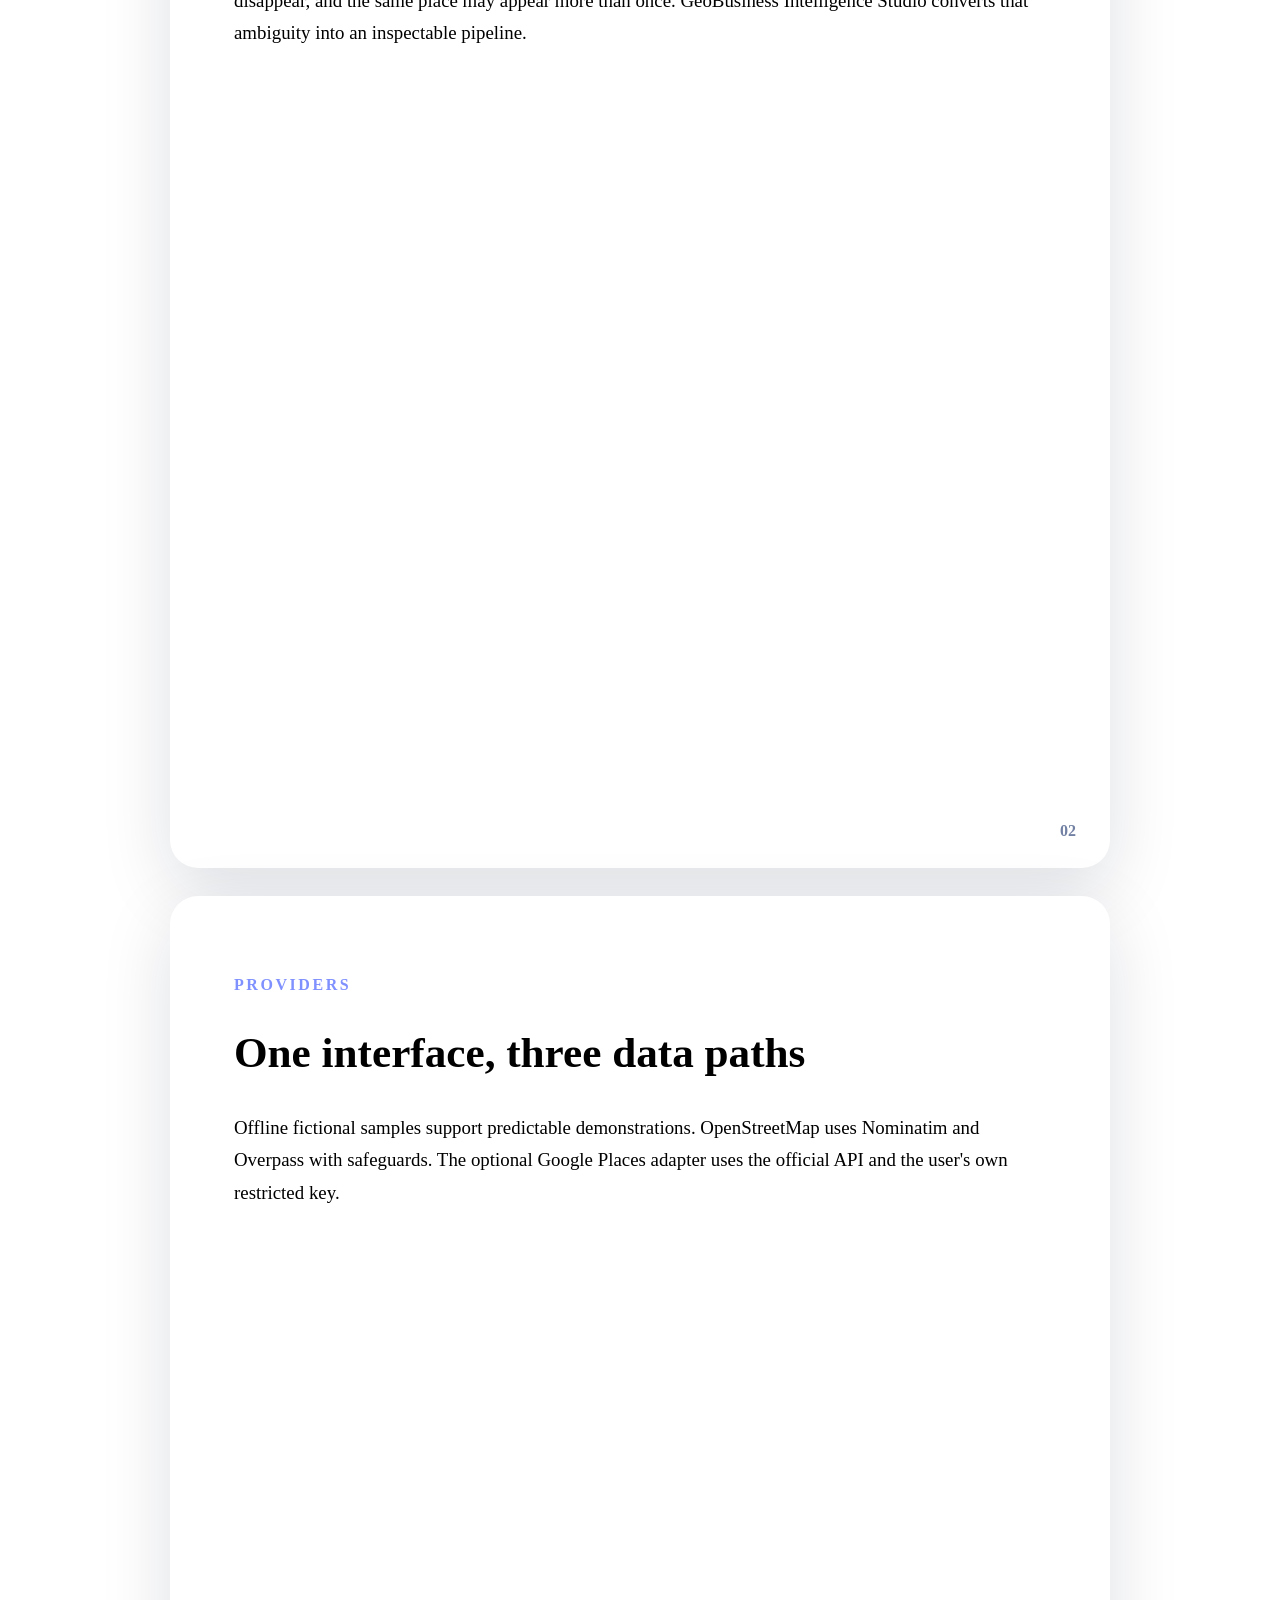
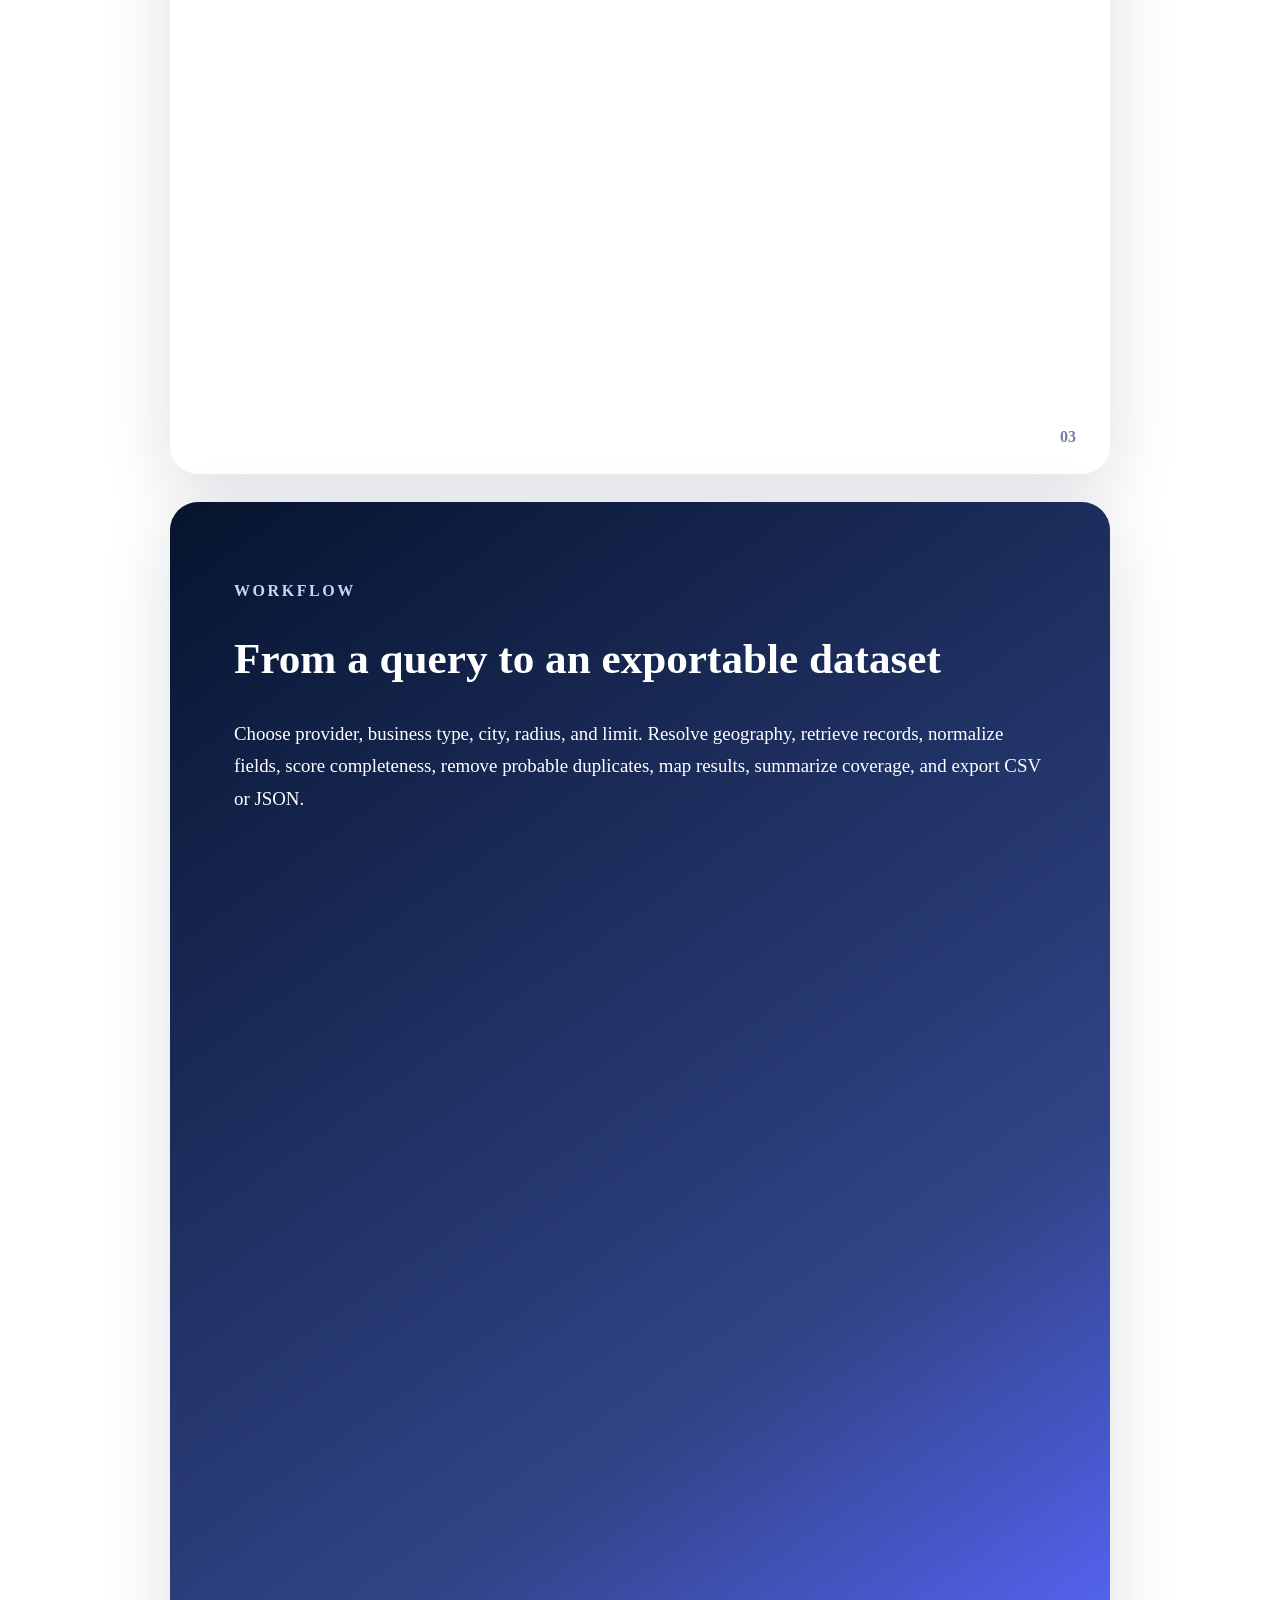
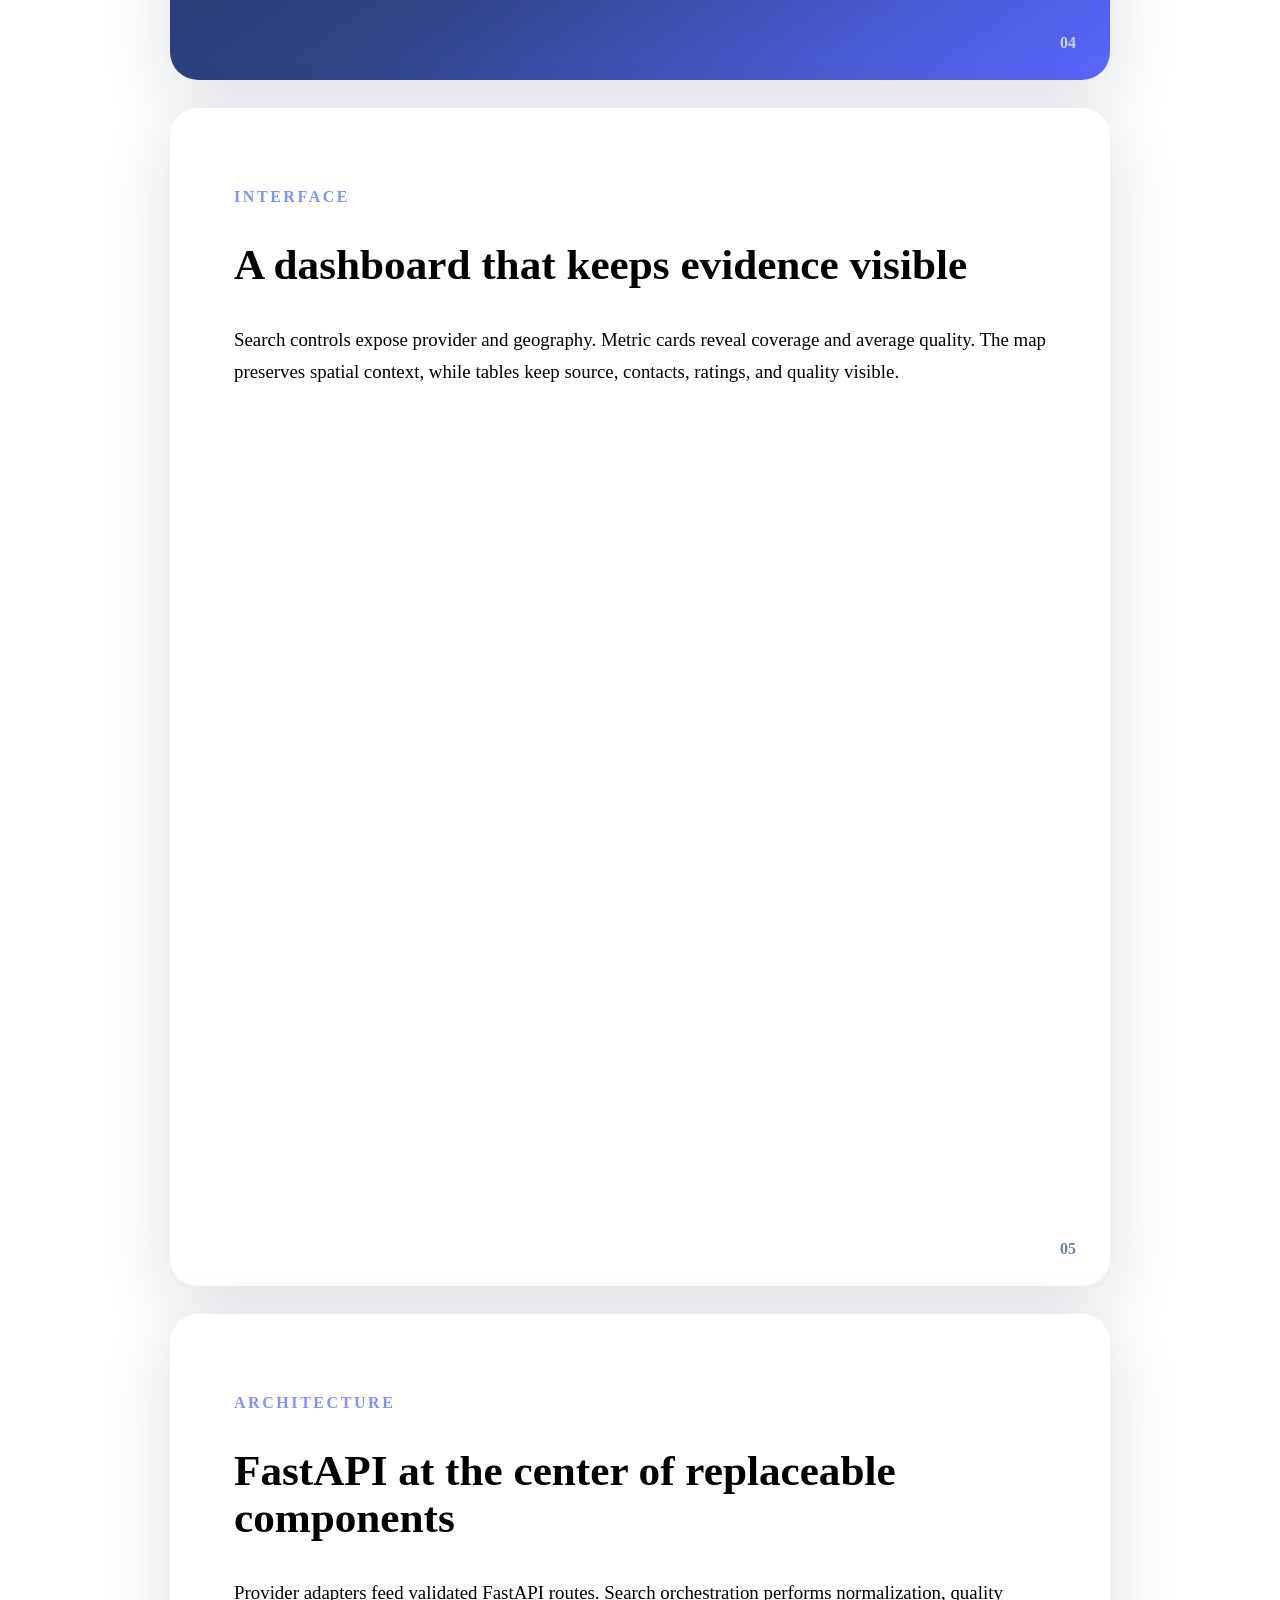
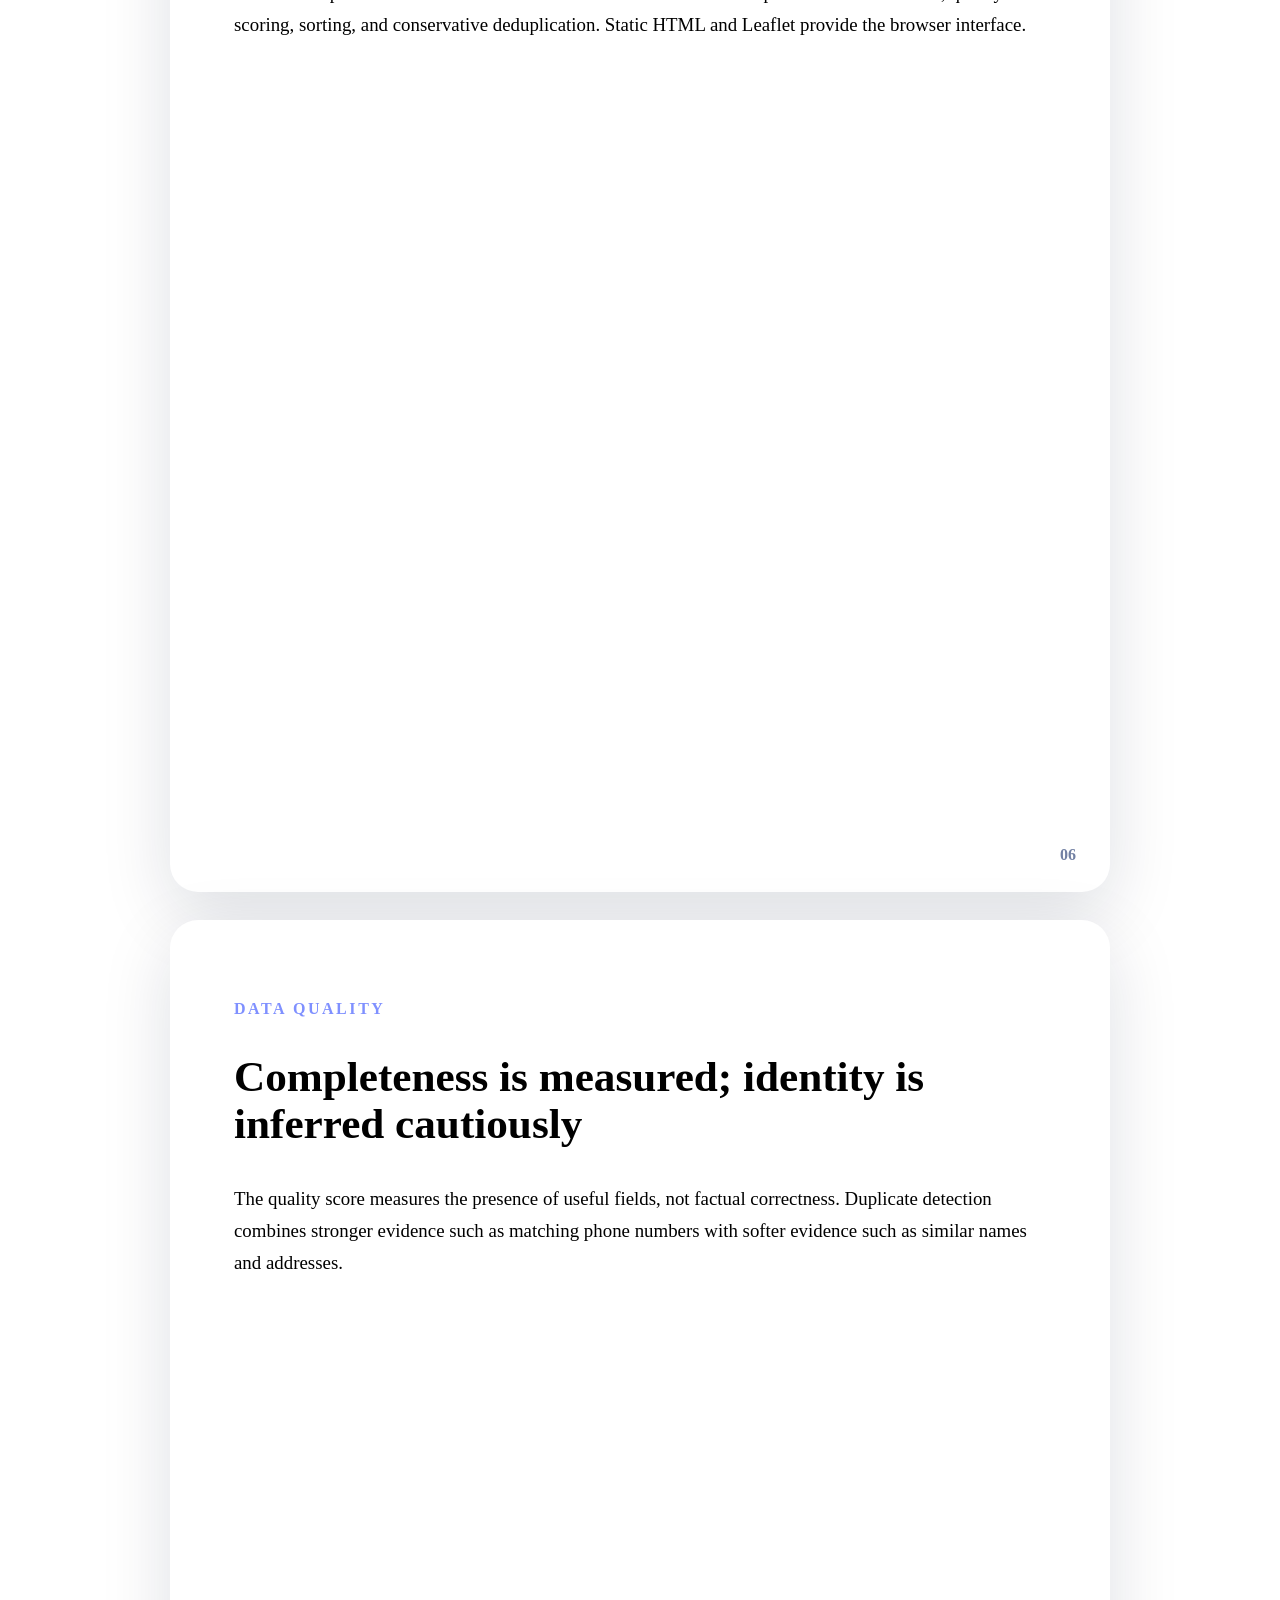
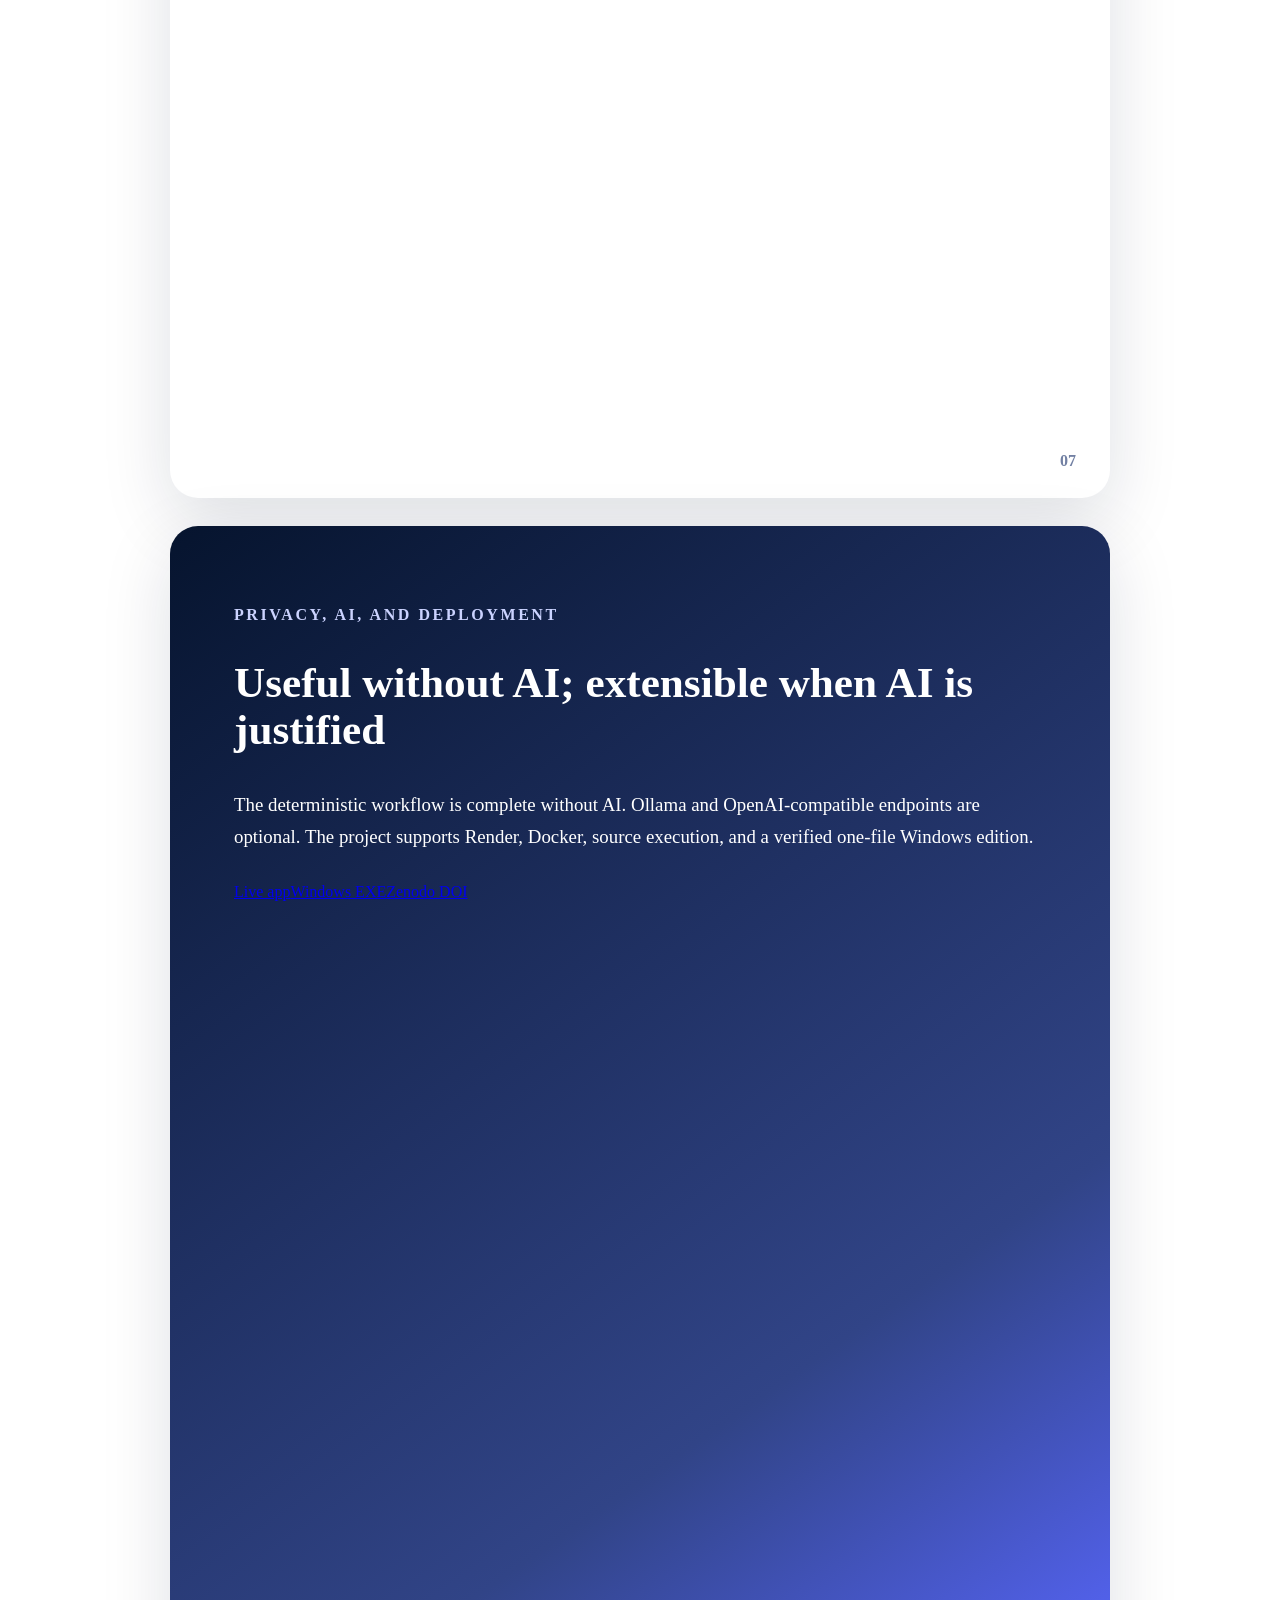
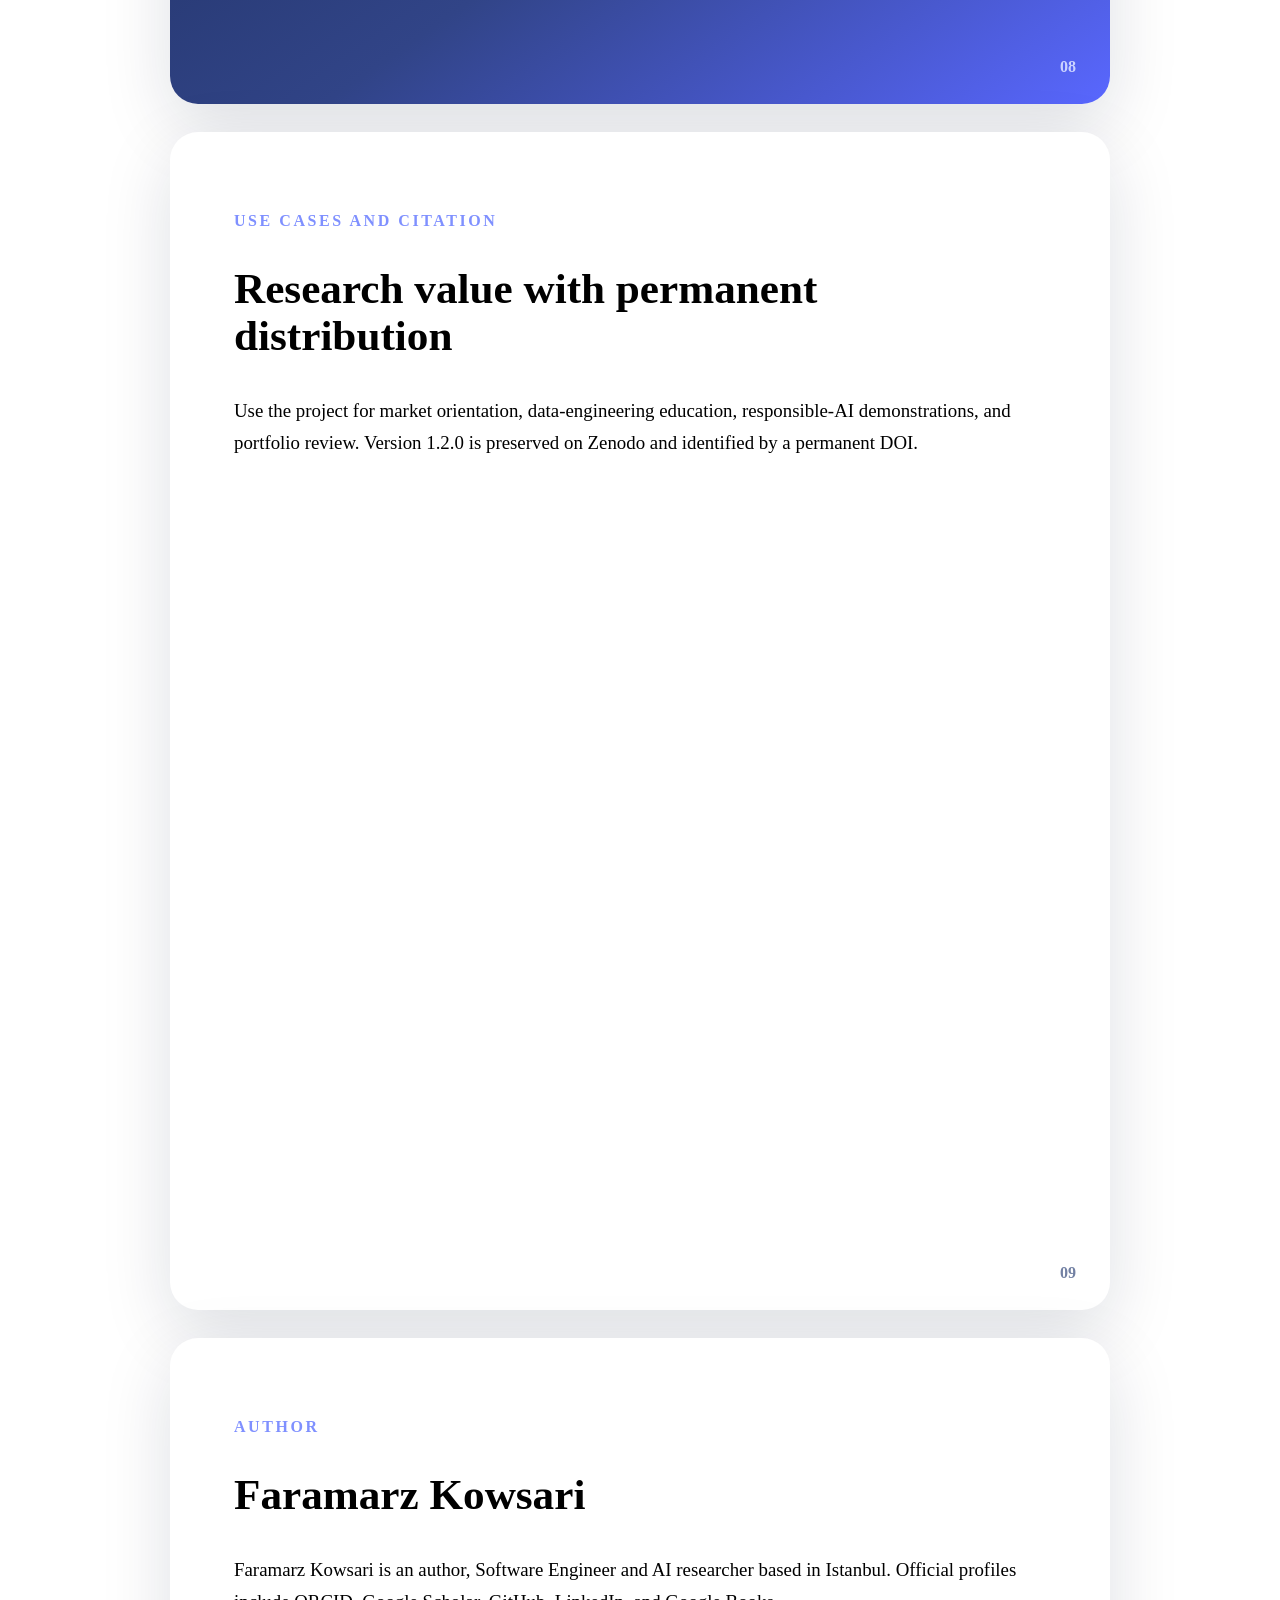
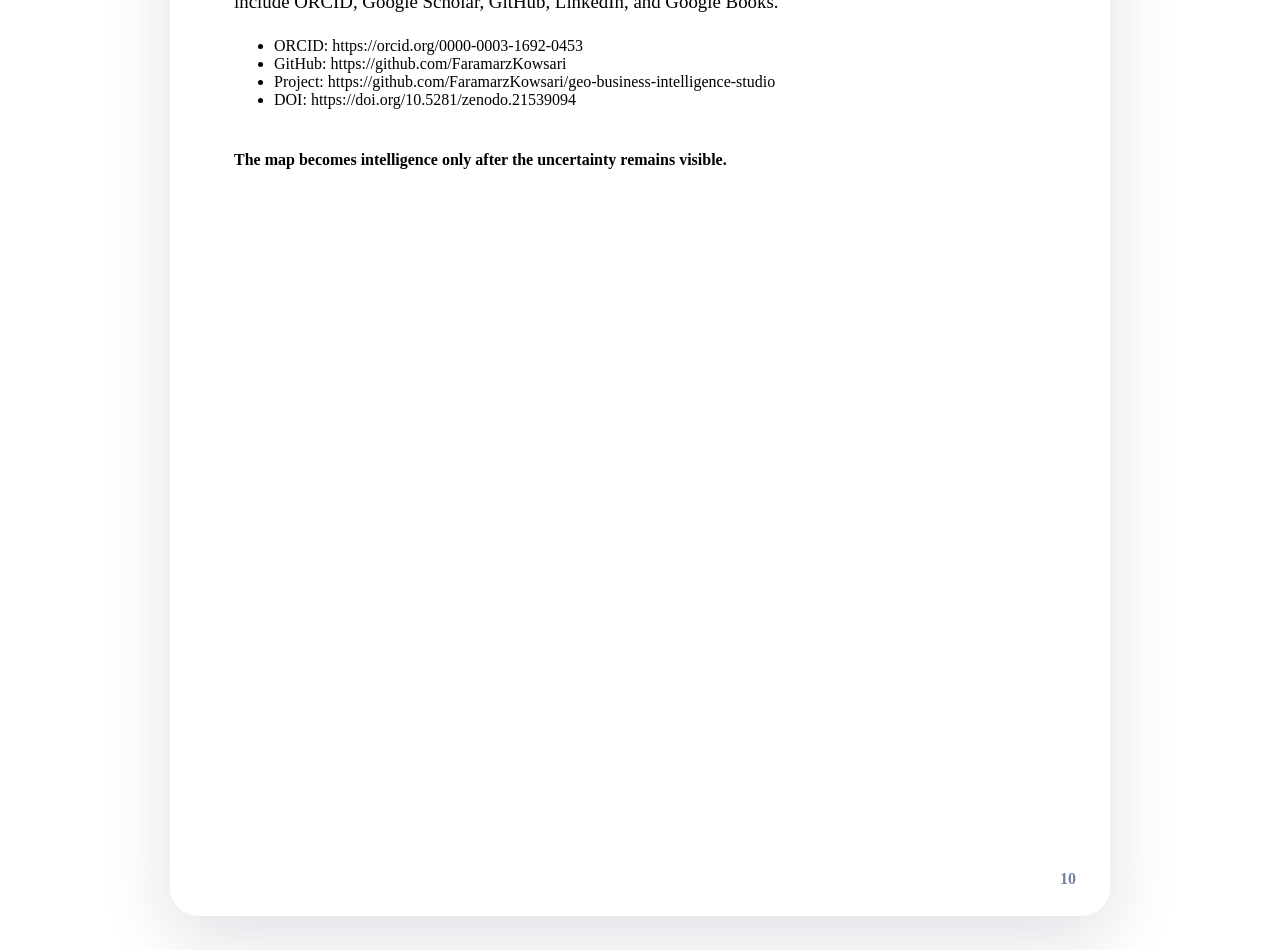
==== commit 56a4278c: "Finalize DOI, Windows downloads, guidebook, and search metadata Add the Zenodo DOI, permanent Window" ====
--- a/docs/index.html
+++ b/docs/index.html
@@ -1,34 +1 @@
-<!doctype html>
-<html lang="en">
-<head>
-<meta charset="utf-8"><meta name="viewport" content="width=device-width,initial-scale=1"><meta name="theme-color" content="#081832">
-<meta name="description" content="GeoBusiness Intelligence Studio by Faramarz Kowsari: an open-data FastAPI platform for discovering, normalizing, mapping, deduplicating, analyzing, and exporting local-business records with optional BYOK AI.">
-<meta name="author" content="Faramarz Kowsari"><meta name="keywords" content="GeoBusiness Intelligence Studio, geospatial intelligence, local business discovery, OpenStreetMap, Nominatim, Overpass API, FastAPI, business intelligence, data engineering, BYOK AI, Faramarz Kowsari">
-<meta name="robots" content="index, follow, max-image-preview:large, max-snippet:-1, max-video-preview:-1"><meta name="citation_title" content="GeoBusiness Intelligence Studio: An Open-Data Platform for Business Discovery, Mapping, Data Quality, and Optional BYOK AI"><meta name="citation_author" content="Faramarz Kowsari"><meta name="citation_publication_date" content="2026-07-24">
-<link rel="canonical" href="https://faramarzkowsari.github.io/geo-business-intelligence-studio/"><link rel="alternate" type="text/html" title="Inside GeoBusiness Intelligence Studio Guidebook" href="guidebook/"><link rel="alternate" type="application/pdf" title="Inside GeoBusiness Intelligence Studio PDF Guidebook" href="guidebook/inside-geobusiness-intelligence-studio.pdf"><link rel="alternate" type="text/plain" title="Machine-readable project summary" href="llms.txt"><link rel="icon" href="favicon.svg" type="image/svg+xml"><link rel="manifest" href="site.webmanifest"><link rel="stylesheet" href="assets/site.css">
-<meta property="og:title" content="GeoBusiness Intelligence Studio — Open Data &amp; Geospatial Business Intelligence"><meta property="og:description" content="Discover, normalize, deduplicate, map, analyze, and export local-business records through FastAPI, OpenStreetMap, optional Google Places, and optional BYOK AI."><meta property="og:image" content="https://faramarzkowsari.github.io/geo-business-intelligence-studio/assets/geobusiness-hero.svg"><meta property="og:url" content="https://faramarzkowsari.github.io/geo-business-intelligence-studio/"><meta property="og:type" content="website"><meta property="og:site_name" content="GeoBusiness Intelligence Studio">
-<meta name="twitter:card" content="summary_large_image"><meta name="twitter:title" content="GeoBusiness Intelligence Studio"><meta name="twitter:description" content="An open-data FastAPI platform for local-business discovery, mapping, data quality, export, and optional BYOK AI."><meta name="twitter:image" content="https://faramarzkowsari.github.io/geo-business-intelligence-studio/assets/geobusiness-hero.svg">
-<title>GeoBusiness Intelligence Studio — Faramarz Kowsari</title>
-<script type="application/ld+json">
-{"@context":"https://schema.org","@type":["SoftwareApplication","SoftwareSourceCode"],"@id":"https://faramarzkowsari.github.io/geo-business-intelligence-studio/#software","name":"GeoBusiness Intelligence Studio","alternateName":"GeoBusiness Intelligence Studio: An Open-Data Platform for Business Discovery, Mapping, Data Quality, and Optional BYOK AI","description":"A privacy-aware FastAPI application for discovering, normalizing, deduplicating, mapping, analyzing, and exporting local-business records through offline samples, OpenStreetMap, the optional official Google Places API, and optional BYOK AI.","applicationCategory":"BusinessApplication","programmingLanguage":["Python","JavaScript","HTML","CSS"],"operatingSystem":"Windows, macOS, Linux, Docker","softwareVersion":"1.2.0","datePublished":"2026-07-24","isAccessibleForFree":true,"license":"https://opensource.org/licenses/MIT","url":"https://faramarzkowsari.github.io/geo-business-intelligence-studio/","codeRepository":"https://github.com/FaramarzKowsari/geo-business-intelligence-studio","image":"https://faramarzkowsari.github.io/geo-business-intelligence-studio/assets/geobusiness-hero.svg","featureList":["Offline fictional sample provider","OpenStreetMap discovery through Nominatim and Overpass","Optional official Google Places Text Search","Normalization, probable duplicate removal, and data-quality scoring","Leaflet map visualization","CSV and JSON export","Deterministic analysis without AI","Optional Ollama or OpenAI-compatible BYOK analysis","FastAPI OpenAPI documentation","Docker and GitHub Actions CI"],"author":{"@type":"Person","@id":"https://faramarzkowsari.github.io/#person","name":"Faramarz Kowsari","url":"https://faramarzkowsari.github.io/","image":"https://avatars.githubusercontent.com/u/105053743?v=4","sameAs":["https://orcid.org/0000-0003-1692-0453","https://github.com/FaramarzKowsari","https://www.linkedin.com/in/faramarzkowsari","https://scholar.google.com/citations?user=G7tP5WMAAAAJ&hl=en","https://play.google.com/store/search?q=Faramarz_Kowsari&c=books"]},"hasPart":{"@id":"https://faramarzkowsari.github.io/geo-business-intelligence-studio/guidebook/#guidebook"}}
-</script>
-<script type="application/ld+json">
-{"@context":"https://schema.org","@type":["Book","DigitalDocument"],"@id":"https://faramarzkowsari.github.io/geo-business-intelligence-studio/guidebook/#guidebook","name":"Inside GeoBusiness Intelligence Studio","headline":"Inside GeoBusiness Intelligence Studio: A Visual Guide to Open Data, Geospatial Discovery, and Local Business Intelligence","description":"A ten-section visual guidebook explaining the purpose, workflow, interface, architecture, data-quality model, responsible-use principles, deployment, research value, citation, and author information for GeoBusiness Intelligence Studio.","inLanguage":"en","isAccessibleForFree":true,"url":"https://faramarzkowsari.github.io/geo-business-intelligence-studio/guidebook/","encoding":{"@type":"MediaObject","encodingFormat":"application/pdf","contentUrl":"https://faramarzkowsari.github.io/geo-business-intelligence-studio/guidebook/inside-geobusiness-intelligence-studio.pdf"},"author":{"@type":"Person","name":"Faramarz Kowsari"}}
-</script>
-</head>
-<body>
-<header class="hero"><div class="wrap"><p class="eyebrow">Open data · Geospatial intelligence · Responsible BYOK AI</p><h1>GeoBusiness Intelligence Studio</h1><p class="lead">A portfolio-ready FastAPI laboratory for discovering local businesses, normalizing records, removing probable duplicates, measuring data quality, mapping results, exporting structured datasets, and adding optional AI analysis without making a paid key mandatory.</p><div class="actions"><a class="btn primary" href="https://geo-business-intelligence-studio.onrender.com">Launch Live Application</a>
-<a class="btn" href="https://render.com/deploy?repo=https://github.com/FaramarzKowsari/geo-business-intelligence-studio">Deploy Your Own Copy</a><a class="btn" href="https://github.com/FaramarzKowsari/geo-business-intelligence-studio/releases">Windows edition</a><a class="btn" href="guidebook/">Open the guidebook</a><a class="btn" href="https://github.com/FaramarzKowsari/geo-business-intelligence-studio">Source code</a><a class="btn" href="https://github.com/FaramarzKowsari/geo-business-intelligence-studio/actions">Verified builds</a></div><div class="badges"><span class="badge">FastAPI</span><span class="badge">OpenStreetMap</span><span class="badge">Nominatim + Overpass</span><span class="badge">Google Places optional</span><span class="badge">Ollama / OpenAI-compatible</span><span class="badge">MIT</span></div></div></header>
-<main>
-<section class="section" style="background:#081832;color:#fff"><div class="wrap"><p class="eyebrow">Use it without a terminal</p><h2>Web, Windows, or source</h2><div class="grid three" style="margin-top:28px"><article class="panel card" style="color:#12213f"><div class="num">WEB</div><h3>Render deployment</h3><p>Deploy the complete FastAPI service to a public HTTPS URL. Visitors use only their browser.</p><p><a href="https://geo-business-intelligence-studio.onrender.com">Launch the hosted application</a>
-<br>
-<a href="https://render.com/deploy?repo=https://github.com/FaramarzKowsari/geo-business-intelligence-studio">Deploy your own copy</a></p></article><article class="panel card" style="color:#12213f"><div class="num">EXE</div><h3>Windows edition</h3><p>Download a self-contained executable produced and smoke-tested on a Windows GitHub runner.</p><p><a href="https://github.com/FaramarzKowsari/geo-business-intelligence-studio/releases">Open releases</a></p></article><article class="panel card" style="color:#12213f"><div class="num">DEV</div><h3>Python and Docker</h3><p>Run, inspect, extend, and privately deploy the full source code with documented development modes.</p><p><a href="https://github.com/FaramarzKowsari/geo-business-intelligence-studio#quick-start--no-api-key">Read setup instructions</a></p></article></div></div></section>
-<section class="hero-image wrap" aria-label="Project visual overview"><img src="assets/geobusiness-hero.svg" alt="GeoBusiness Intelligence Studio interface and architecture overview" width="1600" height="900"></section>
-<section class="section"><div class="wrap"><p class="eyebrow">Why this repository exists</p><h2>From scattered place records to an inspectable data workflow</h2><p class="section-intro">Most local-business research starts with inconsistent records, missing contact fields, repeated entries, unclear provenance, and a temptation to depend on expensive or opaque services. This project turns that problem into a transparent workflow whose core remains useful without paid AI or a proprietary data key.</p><div class="grid three" style="margin-top:28px"><article class="panel card"><div class="num">01</div><h3>Discover</h3><p>Search fictional offline samples, OpenStreetMap data, or the official Google Places API through a shared provider interface.</p></article><article class="panel card"><div class="num">02</div><h3>Normalize</h3><p>Convert provider-specific responses into a common business record with source attribution and consistent fields.</p></article><article class="panel card"><div class="num">03</div><h3>Evaluate</h3><p>Remove probable duplicates, score data completeness, map locations, analyze coverage, and export CSV or JSON.</p></article></div></div></section>
-<section class="section" style="background:#eaf0ff"><div class="wrap"><p class="eyebrow">Verified live search</p><h2>OpenStreetMap results from Amsterdam</h2><p class="section-intro">The screenshot below shows the application returning real OpenStreetMap records, removing a probable duplicate, calculating phone and website coverage, and producing an average data-quality score.</p><div class="panel" style="margin-top:26px"><img src="assets/geobusiness-live-search.svg" alt="Live OpenStreetMap coffee-business search in Amsterdam returning 29 normalized records"></div></div></section>
-<section class="section"><div class="wrap"><p class="eyebrow">Architecture</p><h2>Adapters outside; one intelligible core inside</h2><div class="flow" style="margin-top:28px"><div>Sample / OSM / Google</div><div>FastAPI routes</div><div>Normalization</div><div>Dedupe &amp; quality</div><div>Map · Analyze · Export</div></div><div class="grid two" style="margin-top:24px"><article class="panel card"><h3>Deterministic by default</h3><p>Search, normalization, quality scoring, duplicate detection, mapping, and export work without an AI model. The built-in briefing remains available when AI is disabled.</p></article><article class="panel card"><h3>Optional intelligence layer</h3><p>Users may connect Ollama locally or an OpenAI-compatible endpoint with their own credentials. No project-owned API secret is committed.</p></article><article class="panel card"><h3>Provider boundaries</h3><p>External services are hidden behind adapters, so data sources can be replaced or extended without rewriting the user interface and core orchestration.</p></article><article class="panel card"><h3>Responsible data use</h3><p>The repository avoids Google Maps website scraping, CAPTCHA bypass, identity rotation, and access-control evasion. Provenance and verification warnings remain visible.</p></article></div></div></section>
-<section class="section" style="background:#fff7e8"><div class="wrap"><p class="eyebrow">Community infrastructure protection</p><h2>Designed to stay below public-service limits</h2><p class="section-intro">Nominatim and Overpass calls are protected by globally spaced requests, long-lived geocoding cache, full-search cache, simultaneous-request coalescing, stale fallback, per-client limits, production search caps, and environment-switchable provider URLs. A scaled multi-instance deployment must use a shared cache and distributed limiter or move to dedicated OSM infrastructure.</p></div></section>
-<section class="section" style="background:#eefaf8"><div class="wrap"><p class="eyebrow">Guidebook</p><h2>Inside GeoBusiness Intelligence Studio</h2><p class="section-intro">The visual guidebook explains the repository in ten focused sections: purpose, features, workflow, interface, architecture, record normalization, responsible AI, deployment, research value, citation, and author information.</p><div class="actions"><a class="btn dark" href="guidebook/">Read the visual guidebook</a><a class="btn dark" href="guidebook/inside-geobusiness-intelligence-studio.pdf">Download the PDF</a><a class="btn dark" href="GUIDEBOOK.md">Guidebook documentation</a></div></div></section>
-<section class="section"><div class="wrap"><p class="eyebrow">Author</p><div class="panel author"><img src="https://avatars.githubusercontent.com/u/105053743?v=4" alt="Faramarz Kowsari"><div><h2 style="margin-bottom:12px">Faramarz Kowsari</h2><p>Faramarz Kowsari is an author, Software Engineer and AI researcher based in Istanbul. Focusing on the intersection of technology, education, and personal growth, he has published over 80 digital titles on international platforms. His areas of expertise span Artificial Intelligence, prompt engineering, modern trading strategies (Smart Money Concepts &amp; algorithmic trading), as well as classical literature and mindfulness. In addition to writing, he develops web-based educational tools and creates specialized instructional video content.</p><div class="links"><a href="https://orcid.org/0000-0003-1692-0453">ORCID</a><a href="https://scholar.google.com/citations?user=G7tP5WMAAAAJ&hl=en">Google Scholar</a><a href="https://github.com/FaramarzKowsari">GitHub</a><a href="https://www.linkedin.com/in/faramarzkowsari">LinkedIn</a><a href="https://play.google.com/store/search?q=Faramarz_Kowsari&c=books">Google Books</a><a href="https://faramarzkowsari.github.io/">Official website</a></div></div></div></div></section>
-<section class="section"><div class="wrap"><p class="eyebrow">Citation and preservation</p><h2>Prepared for a versioned Zenodo software DOI</h2><div class="callout">The repository includes <code>CITATION.cff</code>, <code>.zenodo.json</code>, and <code>codemeta.json</code>. After the first GitHub release is archived by Zenodo, the DOI can be inserted into these files, the README, and this page without changing the project identity.</div></div></section>
-</main><footer class="footer"><div class="wrap">GeoBusiness Intelligence Studio · MIT © 2026 Faramarz Kowsari · OpenStreetMap data © OpenStreetMap contributors.</div></footer></body></html>
+<!doctype html><html lang="en"><head><meta charset="utf-8"><meta name="viewport" content="width=device-width,initial-scale=1"><meta name="description" content="Inside GeoBusiness Intelligence Studio - version 1.2.0 visual guidebook."><meta name="citation_doi" content="10.5281/zenodo.21539094"><link rel="canonical" href="https://faramarzkowsari.github.io/geo-business-intelligence-studio/guidebook/"><link rel="stylesheet" href="../assets/site.css"><link rel="icon" href="../favicon.svg"><title>Inside GeoBusiness Intelligence Studio - Visual Guidebook</title><style>.book{width:min(940px,calc(100% - 28px));margin:34px auto}.page{min-height:1050px;background:#fff;margin:0 0 28px;border-radius:28px;padding:64px;box-shadow:0 22px 70px #0b173322;position:relative;break-after:page}.page.dark{background:linear-gradient(145deg,#06142e,#314487 70%,#5967ff);color:#fff}.page h1{font-size:4rem;line-height:1}.page h2{font-size:2.7rem;line-height:1.08}.kicker{font-weight:900;color:#7f90ff;letter-spacing:.16em;text-transform:uppercase}.page.dark .kicker{color:#cbd3ff}.page-no{position:absolute;bottom:28px;right:34px;font-weight:900;color:#7280a3}.page.dark .page-no{color:#cbd3ff}.links a{margin-right:14px}@media(max-width:750px){.page{padding:34px;min-height:auto}.page h1{font-size:3rem}}@media print{body{background:white}.book{width:100%;margin:0}.page{border-radius:0;box-shadow:none;margin:0;width:210mm;min-height:297mm;padding:18mm}.printbar{display:none}}</style><script type="application/ld+json">{"@context":"https://schema.org","@type":["Book","DigitalDocument"],"@id":"https://faramarzkowsari.github.io/geo-business-intelligence-studio/guidebook/#guidebook","name":"Inside GeoBusiness Intelligence Studio","headline":"Inside GeoBusiness Intelligence Studio: A Visual Guide to Open Data, Geospatial Discovery, and Local Business Intelligence","author":{"@type":"Person","name":"Faramarz Kowsari"},"inLanguage":"en","numberOfPages":10,"isAccessibleForFree":true,"url":"https://faramarzkowsari.github.io/geo-business-intelligence-studio/guidebook/","identifier":"https://doi.org/10.5281/zenodo.21539094","encoding":{"@type":"MediaObject","encodingFormat":"application/pdf","contentUrl":"https://faramarzkowsari.github.io/geo-business-intelligence-studio/guidebook/inside-geobusiness-intelligence-studio.pdf"}}</script></head><body><div class="printbar wrap" style="padding-top:24px"><a href="../">← Project home</a> · <a href="https://geo-business-intelligence-studio.onrender.com">Live application</a> · <a href="https://github.com/FaramarzKowsari/geo-business-intelligence-studio/releases/latest/download/GeoBusiness-Intelligence-Studio.exe">Windows EXE</a> · <a href="inside-geobusiness-intelligence-studio.pdf">Download PDF</a> · <a href="https://doi.org/10.5281/zenodo.21539094">DOI</a></div><main class="book"><section class="page dark"><p class="kicker">Official visual companion</p><h1>Inside GeoBusiness Intelligence Studio</h1><p style="font-size:1.5rem">A Visual Guide to Open Data, Geospatial Discovery, and Local Business Intelligence</p><img src="../assets/geobusiness-hero.svg" alt="GeoBusiness Intelligence Studio overview" style="margin-top:42px;border-radius:22px;background:white"><p style="margin-top:32px;font-weight:800">Faramarz Kowsari · Version 1.2.0 · DOI 10.5281/zenodo.21539094</p><span class="page-no">01</span></section><section class="page"><p class="kicker">Purpose</p><h2>Why build a local-business intelligence laboratory?</h2><p style="font-size:1.18rem;line-height:1.7">Business-location data often arrives fragmented: names vary, addresses are incomplete, contact fields disappear, and the same place may appear more than once. GeoBusiness Intelligence Studio converts that ambiguity into an inspectable pipeline.</p><span class="page-no">02</span></section><section class="page"><p class="kicker">Providers</p><h2>One interface, three data paths</h2><p style="font-size:1.18rem;line-height:1.7">Offline fictional samples support predictable demonstrations. OpenStreetMap uses Nominatim and Overpass with safeguards. The optional Google Places adapter uses the official API and the user's own restricted key.</p><span class="page-no">03</span></section><section class="page dark"><p class="kicker">Workflow</p><h2>From a query to an exportable dataset</h2><p style="font-size:1.18rem;line-height:1.7">Choose provider, business type, city, radius, and limit. Resolve geography, retrieve records, normalize fields, score completeness, remove probable duplicates, map results, summarize coverage, and export CSV or JSON.</p><span class="page-no">04</span></section><section class="page"><p class="kicker">Interface</p><h2>A dashboard that keeps evidence visible</h2><p style="font-size:1.18rem;line-height:1.7">Search controls expose provider and geography. Metric cards reveal coverage and average quality. The map preserves spatial context, while tables keep source, contacts, ratings, and quality visible.</p><span class="page-no">05</span></section><section class="page"><p class="kicker">Architecture</p><h2>FastAPI at the center of replaceable components</h2><p style="font-size:1.18rem;line-height:1.7">Provider adapters feed validated FastAPI routes. Search orchestration performs normalization, quality scoring, sorting, and conservative deduplication. Static HTML and Leaflet provide the browser interface.</p><span class="page-no">06</span></section><section class="page"><p class="kicker">Data quality</p><h2>Completeness is measured; identity is inferred cautiously</h2><p style="font-size:1.18rem;line-height:1.7">The quality score measures the presence of useful fields, not factual correctness. Duplicate detection combines stronger evidence such as matching phone numbers with softer evidence such as similar names and addresses.</p><span class="page-no">07</span></section><section class="page dark"><p class="kicker">Privacy, AI, and deployment</p><h2>Useful without AI; extensible when AI is justified</h2><p style="font-size:1.18rem;line-height:1.7">The deterministic workflow is complete without AI. Ollama and OpenAI-compatible endpoints are optional. The project supports Render, Docker, source execution, and a verified one-file Windows edition.</p><div class="actions" style="margin-top:30px"><a class="btn" href="https://geo-business-intelligence-studio.onrender.com">Live app</a><a class="btn" href="https://github.com/FaramarzKowsari/geo-business-intelligence-studio/releases/latest/download/GeoBusiness-Intelligence-Studio.exe">Windows EXE</a><a class="btn" href="https://doi.org/10.5281/zenodo.21539094">Zenodo DOI</a></div><span class="page-no">08</span></section><section class="page"><p class="kicker">Use cases and citation</p><h2>Research value with permanent distribution</h2><p style="font-size:1.18rem;line-height:1.7">Use the project for market orientation, data-engineering education, responsible-AI demonstrations, and portfolio review. Version 1.2.0 is preserved on Zenodo and identified by a permanent DOI.</p><span class="page-no">09</span></section><section class="page"><p class="kicker">Author</p><h2>Faramarz Kowsari</h2><p style="font-size:1.18rem;line-height:1.7">Faramarz Kowsari is an author, Software Engineer and AI researcher based in Istanbul. Official profiles include ORCID, Google Scholar, GitHub, LinkedIn, and Google Books.</p><ul><li>ORCID: https://orcid.org/0000-0003-1692-0453</li><li>GitHub: https://github.com/FaramarzKowsari</li><li>Project: https://github.com/FaramarzKowsari/geo-business-intelligence-studio</li><li>DOI: https://doi.org/10.5281/zenodo.21539094</li></ul><p style="margin-top:42px;font-weight:900">The map becomes intelligence only after the uncertainty remains visible.</p><span class="page-no">10</span></section></main></body></html>
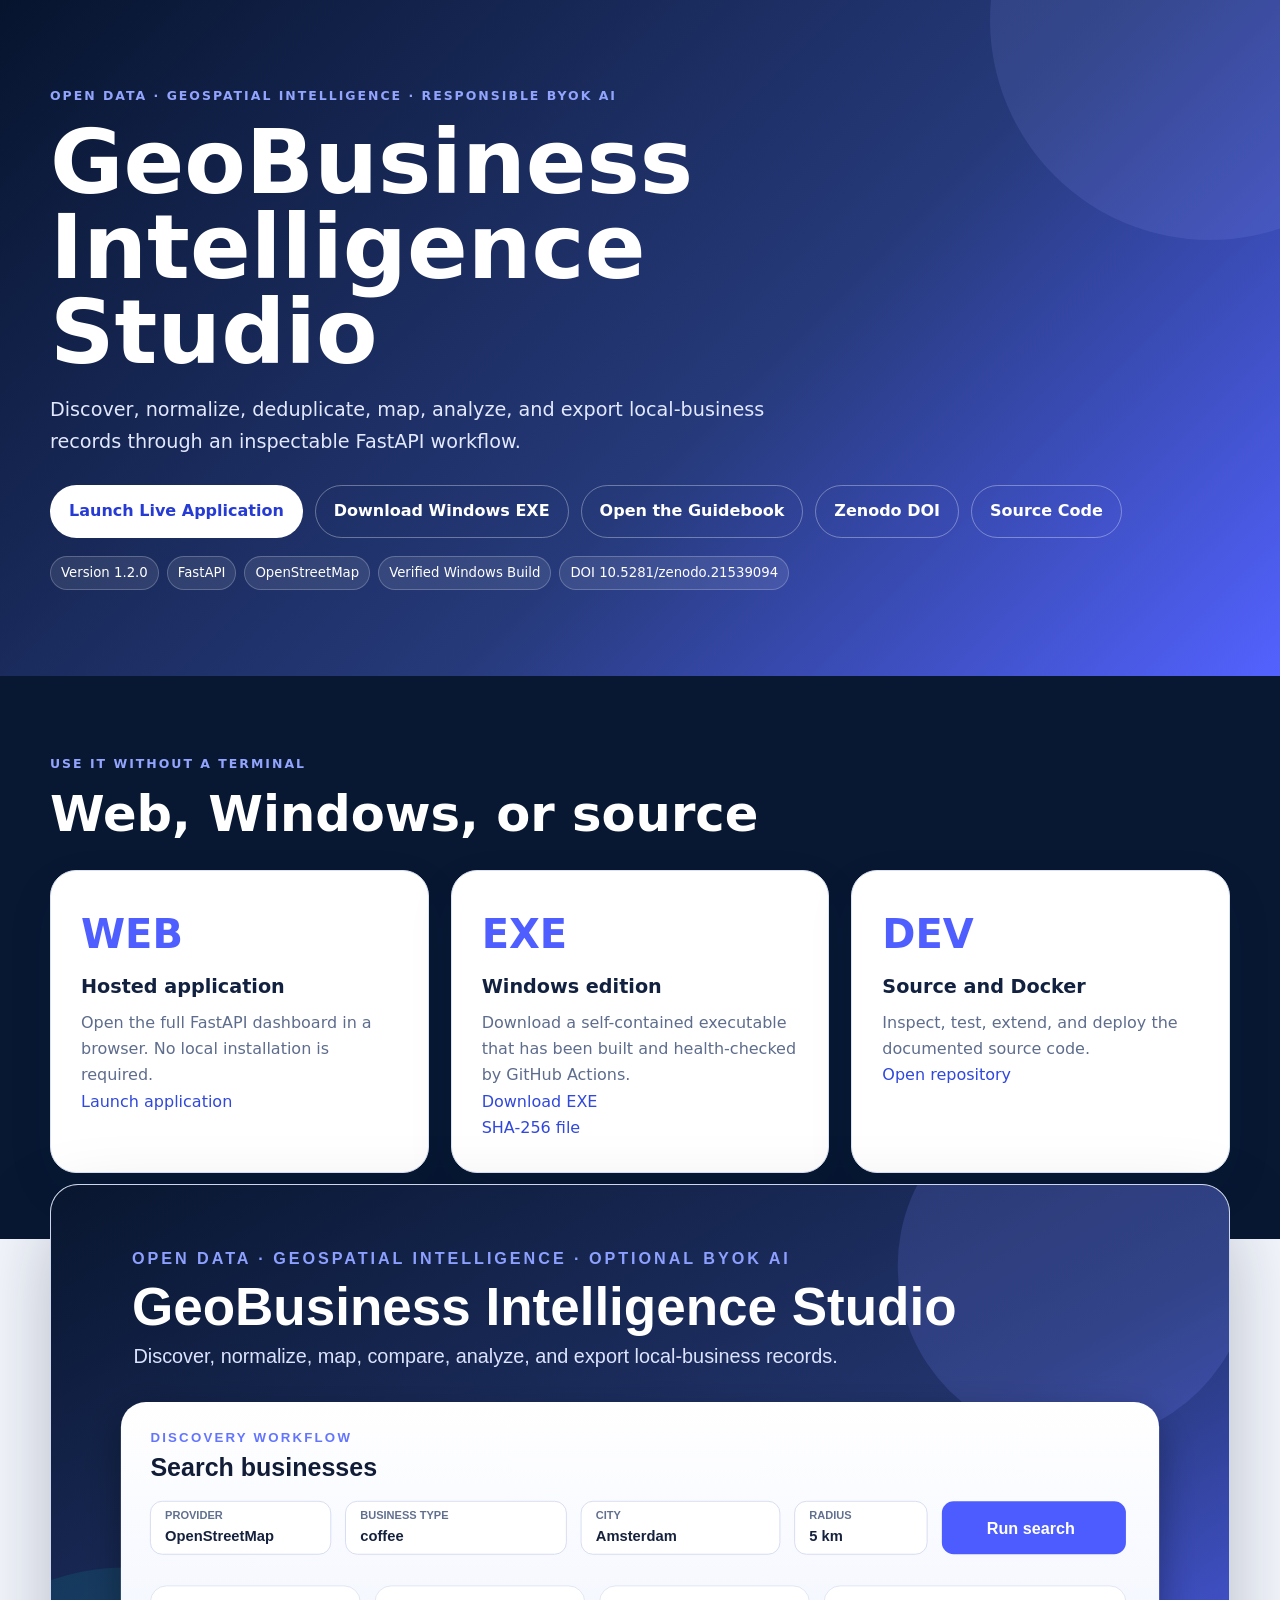
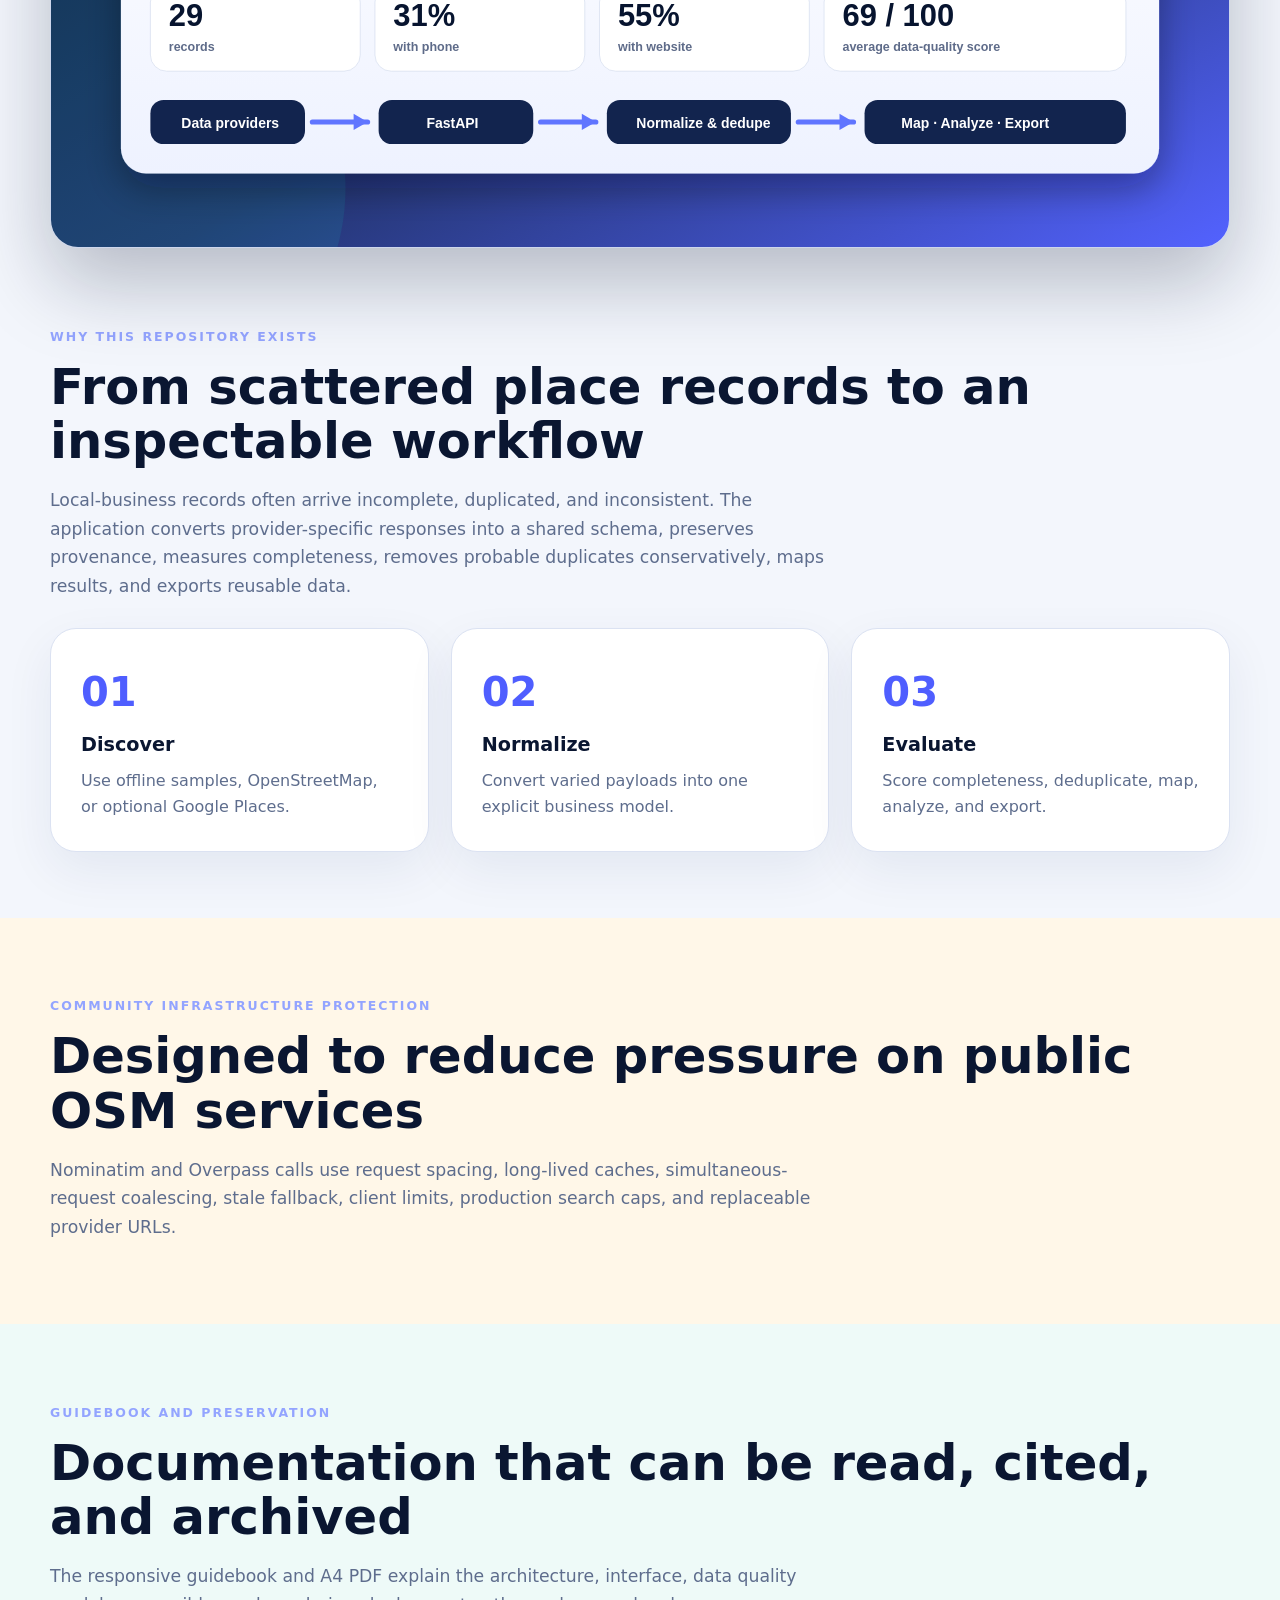
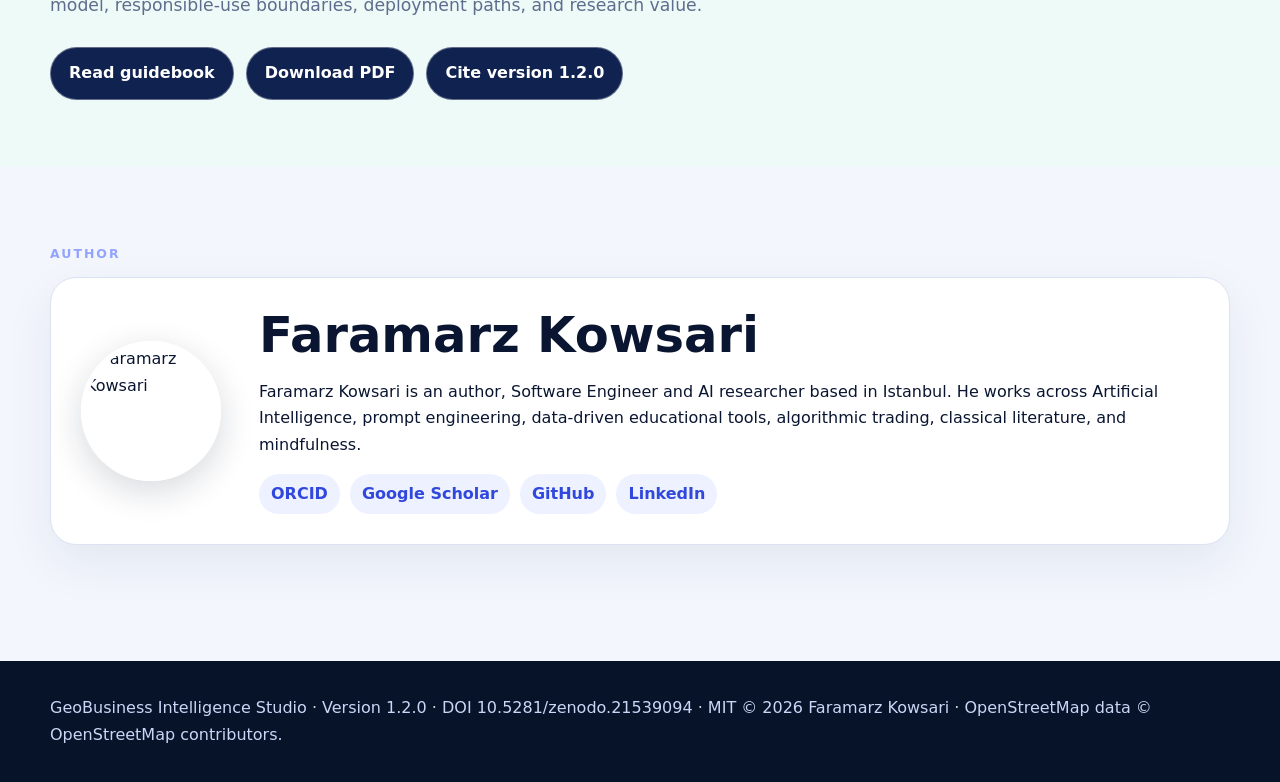
==== commit 224e6cf4: "Summary: Restore project landing page after merge Description: Restore the main GitHub Pages landing" ====
--- a/docs/index.html
+++ b/docs/index.html
@@ -1 +1,16 @@
-<!doctype html><html lang="en"><head><meta charset="utf-8"><meta name="viewport" content="width=device-width,initial-scale=1"><meta name="description" content="Inside GeoBusiness Intelligence Studio - version 1.2.0 visual guidebook."><meta name="citation_doi" content="10.5281/zenodo.21539094"><link rel="canonical" href="https://faramarzkowsari.github.io/geo-business-intelligence-studio/guidebook/"><link rel="stylesheet" href="../assets/site.css"><link rel="icon" href="../favicon.svg"><title>Inside GeoBusiness Intelligence Studio - Visual Guidebook</title><style>.book{width:min(940px,calc(100% - 28px));margin:34px auto}.page{min-height:1050px;background:#fff;margin:0 0 28px;border-radius:28px;padding:64px;box-shadow:0 22px 70px #0b173322;position:relative;break-after:page}.page.dark{background:linear-gradient(145deg,#06142e,#314487 70%,#5967ff);color:#fff}.page h1{font-size:4rem;line-height:1}.page h2{font-size:2.7rem;line-height:1.08}.kicker{font-weight:900;color:#7f90ff;letter-spacing:.16em;text-transform:uppercase}.page.dark .kicker{color:#cbd3ff}.page-no{position:absolute;bottom:28px;right:34px;font-weight:900;color:#7280a3}.page.dark .page-no{color:#cbd3ff}.links a{margin-right:14px}@media(max-width:750px){.page{padding:34px;min-height:auto}.page h1{font-size:3rem}}@media print{body{background:white}.book{width:100%;margin:0}.page{border-radius:0;box-shadow:none;margin:0;width:210mm;min-height:297mm;padding:18mm}.printbar{display:none}}</style><script type="application/ld+json">{"@context":"https://schema.org","@type":["Book","DigitalDocument"],"@id":"https://faramarzkowsari.github.io/geo-business-intelligence-studio/guidebook/#guidebook","name":"Inside GeoBusiness Intelligence Studio","headline":"Inside GeoBusiness Intelligence Studio: A Visual Guide to Open Data, Geospatial Discovery, and Local Business Intelligence","author":{"@type":"Person","name":"Faramarz Kowsari"},"inLanguage":"en","numberOfPages":10,"isAccessibleForFree":true,"url":"https://faramarzkowsari.github.io/geo-business-intelligence-studio/guidebook/","identifier":"https://doi.org/10.5281/zenodo.21539094","encoding":{"@type":"MediaObject","encodingFormat":"application/pdf","contentUrl":"https://faramarzkowsari.github.io/geo-business-intelligence-studio/guidebook/inside-geobusiness-intelligence-studio.pdf"}}</script></head><body><div class="printbar wrap" style="padding-top:24px"><a href="../">← Project home</a> · <a href="https://geo-business-intelligence-studio.onrender.com">Live application</a> · <a href="https://github.com/FaramarzKowsari/geo-business-intelligence-studio/releases/latest/download/GeoBusiness-Intelligence-Studio.exe">Windows EXE</a> · <a href="inside-geobusiness-intelligence-studio.pdf">Download PDF</a> · <a href="https://doi.org/10.5281/zenodo.21539094">DOI</a></div><main class="book"><section class="page dark"><p class="kicker">Official visual companion</p><h1>Inside GeoBusiness Intelligence Studio</h1><p style="font-size:1.5rem">A Visual Guide to Open Data, Geospatial Discovery, and Local Business Intelligence</p><img src="../assets/geobusiness-hero.svg" alt="GeoBusiness Intelligence Studio overview" style="margin-top:42px;border-radius:22px;background:white"><p style="margin-top:32px;font-weight:800">Faramarz Kowsari · Version 1.2.0 · DOI 10.5281/zenodo.21539094</p><span class="page-no">01</span></section><section class="page"><p class="kicker">Purpose</p><h2>Why build a local-business intelligence laboratory?</h2><p style="font-size:1.18rem;line-height:1.7">Business-location data often arrives fragmented: names vary, addresses are incomplete, contact fields disappear, and the same place may appear more than once. GeoBusiness Intelligence Studio converts that ambiguity into an inspectable pipeline.</p><span class="page-no">02</span></section><section class="page"><p class="kicker">Providers</p><h2>One interface, three data paths</h2><p style="font-size:1.18rem;line-height:1.7">Offline fictional samples support predictable demonstrations. OpenStreetMap uses Nominatim and Overpass with safeguards. The optional Google Places adapter uses the official API and the user's own restricted key.</p><span class="page-no">03</span></section><section class="page dark"><p class="kicker">Workflow</p><h2>From a query to an exportable dataset</h2><p style="font-size:1.18rem;line-height:1.7">Choose provider, business type, city, radius, and limit. Resolve geography, retrieve records, normalize fields, score completeness, remove probable duplicates, map results, summarize coverage, and export CSV or JSON.</p><span class="page-no">04</span></section><section class="page"><p class="kicker">Interface</p><h2>A dashboard that keeps evidence visible</h2><p style="font-size:1.18rem;line-height:1.7">Search controls expose provider and geography. Metric cards reveal coverage and average quality. The map preserves spatial context, while tables keep source, contacts, ratings, and quality visible.</p><span class="page-no">05</span></section><section class="page"><p class="kicker">Architecture</p><h2>FastAPI at the center of replaceable components</h2><p style="font-size:1.18rem;line-height:1.7">Provider adapters feed validated FastAPI routes. Search orchestration performs normalization, quality scoring, sorting, and conservative deduplication. Static HTML and Leaflet provide the browser interface.</p><span class="page-no">06</span></section><section class="page"><p class="kicker">Data quality</p><h2>Completeness is measured; identity is inferred cautiously</h2><p style="font-size:1.18rem;line-height:1.7">The quality score measures the presence of useful fields, not factual correctness. Duplicate detection combines stronger evidence such as matching phone numbers with softer evidence such as similar names and addresses.</p><span class="page-no">07</span></section><section class="page dark"><p class="kicker">Privacy, AI, and deployment</p><h2>Useful without AI; extensible when AI is justified</h2><p style="font-size:1.18rem;line-height:1.7">The deterministic workflow is complete without AI. Ollama and OpenAI-compatible endpoints are optional. The project supports Render, Docker, source execution, and a verified one-file Windows edition.</p><div class="actions" style="margin-top:30px"><a class="btn" href="https://geo-business-intelligence-studio.onrender.com">Live app</a><a class="btn" href="https://github.com/FaramarzKowsari/geo-business-intelligence-studio/releases/latest/download/GeoBusiness-Intelligence-Studio.exe">Windows EXE</a><a class="btn" href="https://doi.org/10.5281/zenodo.21539094">Zenodo DOI</a></div><span class="page-no">08</span></section><section class="page"><p class="kicker">Use cases and citation</p><h2>Research value with permanent distribution</h2><p style="font-size:1.18rem;line-height:1.7">Use the project for market orientation, data-engineering education, responsible-AI demonstrations, and portfolio review. Version 1.2.0 is preserved on Zenodo and identified by a permanent DOI.</p><span class="page-no">09</span></section><section class="page"><p class="kicker">Author</p><h2>Faramarz Kowsari</h2><p style="font-size:1.18rem;line-height:1.7">Faramarz Kowsari is an author, Software Engineer and AI researcher based in Istanbul. Official profiles include ORCID, Google Scholar, GitHub, LinkedIn, and Google Books.</p><ul><li>ORCID: https://orcid.org/0000-0003-1692-0453</li><li>GitHub: https://github.com/FaramarzKowsari</li><li>Project: https://github.com/FaramarzKowsari/geo-business-intelligence-studio</li><li>DOI: https://doi.org/10.5281/zenodo.21539094</li></ul><p style="margin-top:42px;font-weight:900">The map becomes intelligence only after the uncertainty remains visible.</p><span class="page-no">10</span></section></main></body></html>+<!doctype html>
+<html lang="en"><head><meta charset="utf-8"><meta name="viewport" content="width=device-width,initial-scale=1"><meta name="theme-color" content="#081832">
+<meta name="description" content="GeoBusiness Intelligence Studio by Faramarz Kowsari: an open-data FastAPI platform for local-business discovery, mapping, data quality, export, responsible OpenStreetMap use, and optional BYOK AI.">
+<meta name="author" content="Faramarz Kowsari"><meta name="robots" content="index, follow, max-image-preview:large, max-snippet:-1"><meta name="citation_title" content="GeoBusiness Intelligence Studio: An Open-Data Platform for Business Discovery, Mapping, Data Quality, and Optional BYOK AI"><meta name="citation_author" content="Faramarz Kowsari"><meta name="citation_publication_date" content="2026-07-24"><meta name="citation_doi" content="10.5281/zenodo.21539094">
+<link rel="canonical" href="https://faramarzkowsari.github.io/geo-business-intelligence-studio/"><link rel="alternate" type="text/html" href="guidebook/"><link rel="alternate" type="application/pdf" href="guidebook/inside-geobusiness-intelligence-studio.pdf"><link rel="icon" href="favicon.svg" type="image/svg+xml"><link rel="manifest" href="site.webmanifest"><link rel="stylesheet" href="assets/site.css">
+<meta property="og:title" content="GeoBusiness Intelligence Studio"><meta property="og:description" content="Open-data geospatial business intelligence with a live browser app, verified Windows edition, guidebook, and Zenodo DOI."><meta property="og:image" content="https://faramarzkowsari.github.io/geo-business-intelligence-studio/assets/geobusiness-hero.svg"><meta property="og:url" content="https://faramarzkowsari.github.io/geo-business-intelligence-studio/"><meta property="og:type" content="website">
+<title>GeoBusiness Intelligence Studio - Faramarz Kowsari</title><script type="application/ld+json">{"@context":"https://schema.org","@type":["SoftwareApplication","SoftwareSourceCode"],"@id":"https://faramarzkowsari.github.io/geo-business-intelligence-studio/#software","name":"GeoBusiness Intelligence Studio","alternateName":"GeoBusiness Intelligence Studio: An Open-Data Platform for Business Discovery, Mapping, Data Quality, and Optional BYOK AI","description":"A privacy-aware FastAPI application for discovering, normalizing, deduplicating, mapping, analyzing, and exporting local-business records through offline samples, OpenStreetMap, optional Google Places, and optional BYOK AI.","applicationCategory":"BusinessApplication","programmingLanguage":["Python","JavaScript","HTML","CSS"],"operatingSystem":"Windows, macOS, Linux, Docker","softwareVersion":"1.2.0","datePublished":"2026-07-24","isAccessibleForFree":true,"license":"https://opensource.org/licenses/MIT","url":"https://faramarzkowsari.github.io/geo-business-intelligence-studio/","codeRepository":"https://github.com/FaramarzKowsari/geo-business-intelligence-studio","identifier":"https://doi.org/10.5281/zenodo.21539094","sameAs":["https://doi.org/10.5281/zenodo.21539094","https://geo-business-intelligence-studio.onrender.com"],"downloadUrl":"https://github.com/FaramarzKowsari/geo-business-intelligence-studio/releases/latest/download/GeoBusiness-Intelligence-Studio.exe","image":"https://faramarzkowsari.github.io/geo-business-intelligence-studio/assets/geobusiness-hero.svg","author":{"@type":"Person","name":"Faramarz Kowsari","url":"https://faramarzkowsari.github.io/","image":"https://avatars.githubusercontent.com/u/105053743?v=4","sameAs":["https://orcid.org/0000-0003-1692-0453","https://github.com/FaramarzKowsari","https://www.linkedin.com/in/faramarzkowsari","https://scholar.google.com/citations?user=G7tP5WMAAAAJ&hl=en"]}}</script></head>
+<body><header class="hero"><div class="wrap"><p class="eyebrow">Open data · Geospatial intelligence · Responsible BYOK AI</p><h1>GeoBusiness Intelligence Studio</h1><p class="lead">Discover, normalize, deduplicate, map, analyze, and export local-business records through an inspectable FastAPI workflow.</p><div class="actions"><a class="btn primary" href="https://geo-business-intelligence-studio.onrender.com">Launch Live Application</a><a class="btn" href="https://github.com/FaramarzKowsari/geo-business-intelligence-studio/releases/latest/download/GeoBusiness-Intelligence-Studio.exe">Download Windows EXE</a><a class="btn" href="guidebook/">Open the Guidebook</a><a class="btn" href="https://doi.org/10.5281/zenodo.21539094">Zenodo DOI</a><a class="btn" href="https://github.com/FaramarzKowsari/geo-business-intelligence-studio">Source Code</a></div><div class="badges"><span class="badge">Version 1.2.0</span><span class="badge">FastAPI</span><span class="badge">OpenStreetMap</span><span class="badge">Verified Windows Build</span><span class="badge">DOI 10.5281/zenodo.21539094</span></div></div></header>
+<main>
+<section class="section" style="background:#081832;color:#fff"><div class="wrap"><p class="eyebrow">Use it without a terminal</p><h2>Web, Windows, or source</h2><div class="grid three" style="margin-top:28px"><article class="panel card" style="color:#12213f"><div class="num">WEB</div><h3>Hosted application</h3><p>Open the full FastAPI dashboard in a browser. No local installation is required.</p><p><a href="https://geo-business-intelligence-studio.onrender.com">Launch application</a></p></article><article class="panel card" style="color:#12213f"><div class="num">EXE</div><h3>Windows edition</h3><p>Download a self-contained executable that has been built and health-checked by GitHub Actions.</p><p><a href="https://github.com/FaramarzKowsari/geo-business-intelligence-studio/releases/latest/download/GeoBusiness-Intelligence-Studio.exe">Download EXE</a><br><a href="https://github.com/FaramarzKowsari/geo-business-intelligence-studio/releases/latest/download/GeoBusiness-Intelligence-Studio.exe.sha256">SHA-256 file</a></p></article><article class="panel card" style="color:#12213f"><div class="num">DEV</div><h3>Source and Docker</h3><p>Inspect, test, extend, and deploy the documented source code.</p><p><a href="https://github.com/FaramarzKowsari/geo-business-intelligence-studio">Open repository</a></p></article></div></div></section>
+<section class="hero-image wrap"><img src="assets/geobusiness-hero.svg" alt="GeoBusiness Intelligence Studio interface and architecture overview" width="1600" height="900"></section>
+<section class="section"><div class="wrap"><p class="eyebrow">Why this repository exists</p><h2>From scattered place records to an inspectable workflow</h2><p class="section-intro">Local-business records often arrive incomplete, duplicated, and inconsistent. The application converts provider-specific responses into a shared schema, preserves provenance, measures completeness, removes probable duplicates conservatively, maps results, and exports reusable data.</p><div class="grid three" style="margin-top:28px"><article class="panel card"><div class="num">01</div><h3>Discover</h3><p>Use offline samples, OpenStreetMap, or optional Google Places.</p></article><article class="panel card"><div class="num">02</div><h3>Normalize</h3><p>Convert varied payloads into one explicit business model.</p></article><article class="panel card"><div class="num">03</div><h3>Evaluate</h3><p>Score completeness, deduplicate, map, analyze, and export.</p></article></div></div></section>
+<section class="section" style="background:#fff7e8"><div class="wrap"><p class="eyebrow">Community infrastructure protection</p><h2>Designed to reduce pressure on public OSM services</h2><p class="section-intro">Nominatim and Overpass calls use request spacing, long-lived caches, simultaneous-request coalescing, stale fallback, client limits, production search caps, and replaceable provider URLs.</p></div></section>
+<section class="section" style="background:#eefaf8"><div class="wrap"><p class="eyebrow">Guidebook and preservation</p><h2>Documentation that can be read, cited, and archived</h2><p class="section-intro">The responsive guidebook and A4 PDF explain the architecture, interface, data quality model, responsible-use boundaries, deployment paths, and research value.</p><div class="actions"><a class="btn dark" href="guidebook/">Read guidebook</a><a class="btn dark" href="guidebook/inside-geobusiness-intelligence-studio.pdf">Download PDF</a><a class="btn dark" href="https://doi.org/10.5281/zenodo.21539094">Cite version 1.2.0</a></div></div></section>
+<section class="section"><div class="wrap"><p class="eyebrow">Author</p><div class="panel author"><img src="https://avatars.githubusercontent.com/u/105053743?v=4" alt="Faramarz Kowsari"><div><h2>Faramarz Kowsari</h2><p>Faramarz Kowsari is an author, Software Engineer and AI researcher based in Istanbul. He works across Artificial Intelligence, prompt engineering, data-driven educational tools, algorithmic trading, classical literature, and mindfulness.</p><div class="links"><a href="https://orcid.org/0000-0003-1692-0453">ORCID</a><a href="https://scholar.google.com/citations?user=G7tP5WMAAAAJ&hl=en">Google Scholar</a><a href="https://github.com/FaramarzKowsari">GitHub</a><a href="https://www.linkedin.com/in/faramarzkowsari">LinkedIn</a></div></div></div></div></section>
+</main><footer class="footer"><div class="wrap">GeoBusiness Intelligence Studio · Version 1.2.0 · DOI 10.5281/zenodo.21539094 · MIT © 2026 Faramarz Kowsari · OpenStreetMap data © OpenStreetMap contributors.</div></footer></body></html>
--- a/docs/assets/site.css
+++ b/docs/assets/site.css
@@ -0,0 +1,17 @@
+
+:root{--ink:#0a1631;--muted:#5e6d8d;--line:#dbe2f2;--paper:#fff;--blue:#4f5eff;--navy:#081832;--teal:#0dbca7;--bg:#f3f6fc;--max:1180px}
+*{box-sizing:border-box}html{scroll-behavior:smooth}body{margin:0;font-family:Inter,ui-sans-serif,system-ui,-apple-system,BlinkMacSystemFont,"Segoe UI",sans-serif;color:var(--ink);background:var(--bg);line-height:1.65}
+a{color:#3048dc;text-decoration:none}a:hover{text-decoration:underline}img{max-width:100%;height:auto}.wrap{width:min(var(--max),calc(100% - 36px));margin:auto}
+.hero{background:linear-gradient(135deg,#07142e 0%,#263a7b 58%,#5362ff 100%);color:white;padding:74px 0 86px;position:relative;overflow:hidden}.hero:after{content:"";position:absolute;width:440px;height:440px;border-radius:50%;right:-150px;top:-200px;background:#97a0ff22}
+.eyebrow{font-weight:800;letter-spacing:.16em;text-transform:uppercase;color:#93a4ff;font-size:.78rem}.hero h1{font-size:clamp(2.7rem,7vw,5.6rem);line-height:.95;margin:.25rem 0 1rem;max-width:920px}.hero .lead{font-size:1.2rem;max-width:760px;color:#e2e8ff}
+.actions{display:flex;flex-wrap:wrap;gap:12px;margin-top:28px}.btn{display:inline-flex;align-items:center;justify-content:center;padding:12px 18px;border-radius:999px;font-weight:800;border:1px solid #ffffff55;color:white}.btn.primary{background:white;color:#263bd4}.btn.dark{background:#102250}
+.section{padding:66px 0}.section h2{font-size:clamp(2rem,4vw,3.1rem);line-height:1.1;margin:0 0 14px}.section-intro{max-width:780px;color:var(--muted);font-size:1.08rem}
+.panel{background:white;border:1px solid var(--line);border-radius:26px;padding:30px;box-shadow:0 18px 50px #132b6112}.grid{display:grid;gap:22px}.grid.three{grid-template-columns:repeat(3,1fr)}.grid.two{grid-template-columns:repeat(2,1fr)}
+.card h3{margin:.25rem 0 .45rem;font-size:1.2rem}.card p{color:var(--muted);margin:0}.num{font-size:2.5rem;font-weight:900;color:var(--blue)}
+.hero-image{margin-top:-55px;position:relative;z-index:2}.hero-image img{display:block;border-radius:28px;border:1px solid #cdd6ec;box-shadow:0 35px 80px #08152d42;background:white}
+.author{display:grid;grid-template-columns:150px 1fr;gap:28px;align-items:center}.author img{width:140px;height:140px;border-radius:50%;object-fit:cover;border:5px solid #fff;box-shadow:0 10px 35px #0b17332a}
+.links{display:flex;flex-wrap:wrap;gap:10px;margin-top:16px}.links a{background:#eef1ff;border-radius:999px;padding:7px 12px;font-weight:700}.flow{display:grid;grid-template-columns:repeat(5,1fr);gap:12px;align-items:center}.flow div{background:#0c1f45;color:#fff;padding:18px;border-radius:18px;text-align:center;font-weight:800}
+.footer{background:#061329;color:#cbd6f7;padding:34px 0;margin-top:50px}.badges{display:flex;flex-wrap:wrap;gap:8px;margin-top:18px}.badge{background:#ffffff18;border:1px solid #ffffff38;border-radius:999px;padding:5px 10px;font-size:.83rem}
+code{background:#e9eefb;padding:.15em .38em;border-radius:.4em}pre{background:#07142e;color:#eaf0ff;border-radius:18px;padding:18px;overflow:auto}.callout{border-left:5px solid var(--teal);background:#eafbf7;padding:18px 20px;border-radius:0 18px 18px 0}
+@media(max-width:850px){.grid.three,.grid.two,.flow{grid-template-columns:1fr}.author{grid-template-columns:1fr;text-align:center}.author img{margin:auto}.hero{padding-top:52px}}
+@media print{.actions,.print-hide{display:none!important}body{background:white}.section{padding:28px 0}.panel{box-shadow:none}}
